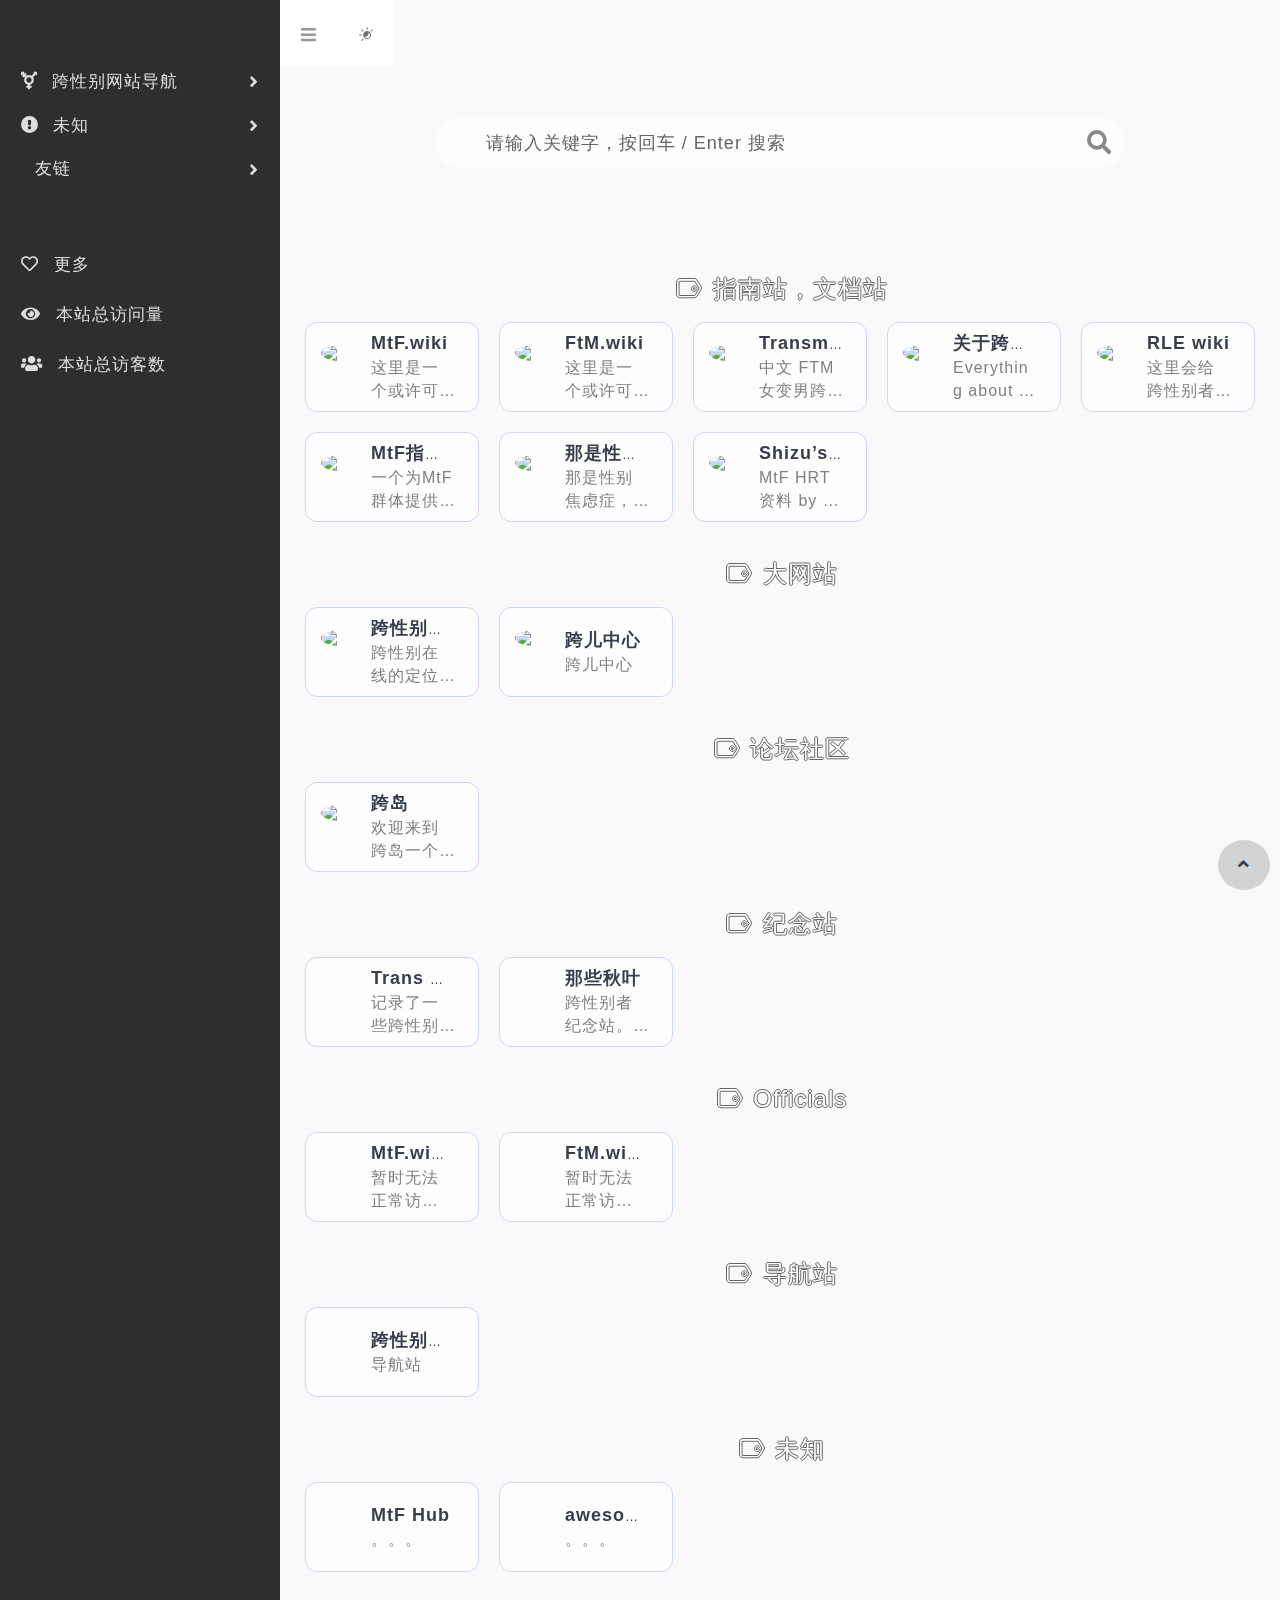
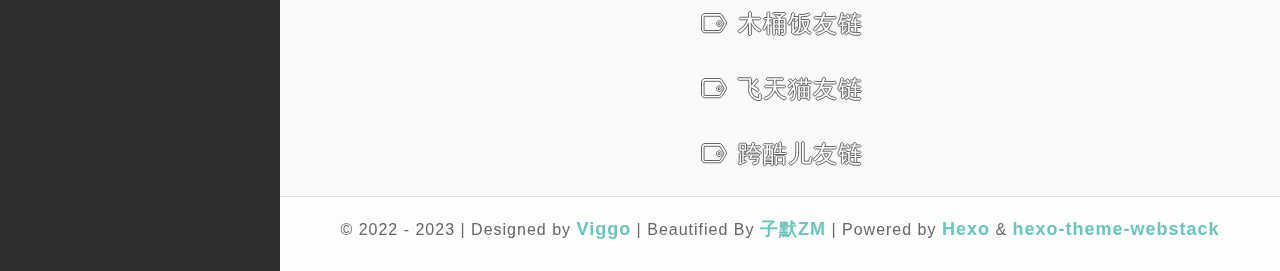
==== index.html @ 6aba7e38 "Site updated: 2023-02-03 14:52:09" ====
<!DOCTYPE html>
<html lang="en">

<head>
  <head>
  <meta charset="utf-8">
  <meta http-equiv="X-UA-Compatible" content="IE=edge">
  <meta name="viewport" content="width=device-width, initial-scale=1.0" />
  <meta name="author" content="viggo" />
  <title>跨性别导航 - TransNav.org</title>
  <meta name="keywords" content="跨性别网站,常用跨性别网址,跨性别网址导航,跨性别网址大全,子默ZM,木桶饭，飞天猫，mtf，ftm">
  <meta name="description" content="网站包含跨性别网站，同时提供多站点导航功能与跨性别文献地址">
  <link rel="shortcut icon" href="https://s2.loli.net/2023/02/01/OHUsB1Vf37JugKr.jpg">
  
<link rel="stylesheet" href="/css/hclonely.css">
<link rel="stylesheet" href="/css/fonts/linecons/css/linecons.min.css">
<link rel="stylesheet" href="/css/fonts/fontawesome/css/all.min.css">
<link rel="stylesheet" href="/css/bootstrap.min.css">
<link rel="stylesheet" href="/css/xenon-core.min.css">
<link rel="stylesheet" href="/css/xenon-components.min.css">
<link rel="stylesheet" href="/css/xenon-skins.min.css">
<link rel="stylesheet" href="/css/nav.min.css">

  
<script src="/js/jquery-1.11.1.min.js"></script>

  
<script src="/js/header.js"></script>

  <!-- HTML5 shim and Respond.js IE8 support of HTML5 elements and media queries -->
  <!--[if lt IE 9]>
        
<script src="/js/html5shiv.min.js"></script>

        
<script src="/js/respond.min.js"></script>

    <![endif]-->
  <!-- / FB Open Graph -->
  <meta property="og:type" content="article">
  <meta property="og:url" content="https://www.transnav.org/index.html">
  <meta property="og:title" content="跨性别导航 - TransNav.org">
  <meta property="og:description" content="网站包含跨性别网站，同时提供多站点导航功能与跨性别文献地址">
  <meta property="og:site_name" content="跨性别导航 - TransNav.org">
  
  <!-- / Twitter Cards -->
  <meta name="twitter:card" content="summary_large_image">
  <meta name="twitter:title" content="跨性别导航 - TransNav.org">
  <meta name="twitter:description" content="网站包含跨性别网站，同时提供多站点导航功能与跨性别文献地址">
  
  
  <link rel="stylesheet" type="text/css" href="/css/custom.css"> <link rel="stylesheet" type="text/css" href="//at.alicdn.com/t/font_2204525_jxth1d6fs6o.css"> <link rel="stylesheet" href="//s1.hdslb.com/bfs/static/jinkela/long/font/regular.css" media="all" onload="this.media='all'" />
  
<meta name="generator" content="Hexo 6.3.0"></head>

</head>




<body class="page-body">
<div class="page-container">
<div class="sidebar-menu toggle-others fixed">
  <div class="sidebar-menu-inner">
    <header class="logo-env">
      <div class="logo">
        <a href="/index.html" class="logo-expanded">
          <img src="https://s2.loli.net/2023/02/03/M3pf9rHUN8lm4Zn.jpg" width="100%" alt="" />
        </a>
        <a href="/index.html" class="logo-collapsed">
          <img src="https://s2.loli.net/2023/02/03/uonWFHyIvjzdg1Z.png" width="40" alt="" />
        </a>
      </div>
      <div class="mobile-menu-toggle visible-xs">
        <a href="#" data-toggle="user-info-menu">
          <i class="linecons-cog"></i>
        </a>
        <a href="#" data-toggle="mobile-menu">
          <i class="fas fa-bars"></i>
        </a>
      </div>
    </header>
    <ul id="main-menu" class="main-menu">
      
      <li>
        
        <a class="fas fa-angle-down" style="cursor: pointer;">
          
            <i class="fa fa-transgender-alt"></i>
            <span class="title">跨性别网站导航</span>
          </a>
          
          <ul>
            
            <li>
              <a href="#指南站，文档站" class="smooth">
                <i class="iconfont icon-book"></i>
                <span class="title">指南站，文档站</span>
              </a>
            </li>
            
            <li>
              <a href="#大网站" class="smooth">
                <i class="fa fa-window-maximize"></i>
                <span class="title">大网站</span>
              </a>
            </li>
            
            <li>
              <a href="#论坛社区" class="smooth">
                <i class="iconfont icon-social"></i>
                <span class="title">论坛社区</span>
              </a>
            </li>
            
            <li>
              <a href="#纪念站" class="smooth">
                <i class="fa fa-burn"></i>
                <span class="title">纪念站</span>
              </a>
            </li>
            
            <li>
              <a href="#Officials" class="smooth">
                <i class="fa fa-users"></i>
                <span class="title">Officials</span>
              </a>
            </li>
            
            <li>
              <a href="#导航站" class="smooth">
                <i class="fa fa-location-arrow"></i>
                <span class="title">导航站</span>
              </a>
            </li>
            
          </ul>
          
      </li>
      
      <li>
        
        <a class="fas fa-angle-down" style="cursor: pointer;">
          
            <i class="fa fa-exclamation-circle"></i>
            <span class="title">未知</span>
          </a>
          
          <ul>
            
            <li>
              <a href="#未知" class="smooth">
                <i class="fa fa-exclamation-circle"></i>
                <span class="title">未知</span>
              </a>
            </li>
            
          </ul>
          
      </li>
      
      <li>
        
        <a class="fas fa-angle-down" style="cursor: pointer;">
          
            <i class="iconfont icon-blogroll"></i>
            <span class="title">友链</span>
          </a>
          
          <ul>
            
            <li>
              <a href="#木桶饭友链" class="smooth">
                <i class="fa fa-transgender-alt"></i>
                <span class="title">木桶饭友链</span>
              </a>
            </li>
            
            <li>
              <a href="#飞天猫友链" class="smooth">
                <i class="fa fa-transgender-alt"></i>
                <span class="title">飞天猫友链</span>
              </a>
            </li>
            
            <li>
              <a href="#跨酷儿友链" class="smooth">
                <i class="fa fa-transgender-alt"></i>
                <span class="title">跨酷儿友链</span>
              </a>
            </li>
            
          </ul>
          
      </li>
      
      
      <li class="submit-tag">
        <a href="/about_website/">
          <i class="far fa-heart"></i>
          <span class="tooltip-blue">更多</span>
        </a>
      </li>
      
      
      <li>
        <a href="javascript:void(0)">
          <i class="fas fa-eye"></i>
          <span id="busuanzi_container_site_pv">本站总访问量<span id="busuanzi_value_site_pv"></span></span>
        </a>
      </li>
      <li>
        <a href="javascript:void(0)">
          <i class="fas fa-users"></i>
          <span id="busuanzi_container_site_uv">本站总访客数<span id="busuanzi_value_site_uv"></span></span>
        </a>
      </li>
      
    </ul>
  </div>
</div>


<div class="main-content">
  <nav class="navbar user-info-navbar" role="navigation">
    <ul class="user-info-menu left-links list-inline list-unstyled">
      <li class="hidden-sm hidden-xs hover-line">
        <a href="#" data-toggle="sidebar">
          <i class="fas fa-bars"></i>
        </a>
      </li>
      <!-- <li class="dropdown hover-line language-switcher">
        <a href="/index.html" class="dropdown-toggle" data-toggle="dropdown">
          <img src="/images/flags/flag-cn.png" alt="flag-cn" /> China
        </a>
        <ul class="dropdown-menu languages">
          <li class="active">
            <a href="/index.html">
              <img src="/images/flags/flag-cn.png" alt="flag-cn" alt="flag-cn" /> China
            </a>
          </li>
        </ul>
      </li> -->
      <li class="switch-mode hover-line" onclick="switchNightMode()">
        <a href="#">
          <svg t="1593061068148" class="icon" viewBox="0 0 1024 1024" version="1.1" xmlns="http://www.w3.org/2000/svg" p-id="1681" width="16" height="16">
            <path d="M582.4 326.4c-140.8 0-256 115.2-256 256s115.2 256 256 256 256-115.2 256-256-115.2-256-256-256z m0 448c-70.4 0-131.2-36.8-164.8-92.8 12.8 3.2 27.2 4.8 40 4.8 121.6 0 219.2-99.2 219.2-219.2 0-17.6-1.6-35.2-6.4-52.8 60.8 32 102.4 96 102.4 169.6 1.6 104-84.8 190.4-190.4 190.4zM582.4 262.4c17.6 0 32-14.4 32-32v-128c0-17.6-14.4-32-32-32s-32 14.4-32 32v128c0 17.6 14.4 32 32 32zM262.4 582.4c0-17.6-14.4-32-32-32h-128c-17.6 0-32 14.4-32 32s14.4 32 32 32h128c17.6 0 32-14.4 32-32zM310.4 356.8c6.4 6.4 14.4 9.6 22.4 9.6 8 0 16-3.2 22.4-9.6 12.8-12.8 12.8-32 0-44.8l-91.2-91.2c-12.8-12.8-32-12.8-44.8 0-12.8 12.8-12.8 32 0 44.8l91.2 91.2zM944 220.8c-12.8-12.8-32-12.8-44.8 0l-91.2 91.2c-12.8 12.8-12.8 32 0 44.8 6.4 6.4 14.4 9.6 22.4 9.6 8 0 16-3.2 22.4-9.6l91.2-91.2c12.8-12.8 12.8-33.6 0-44.8zM310.4 808l-91.2 91.2c-12.8 12.8-12.8 32 0 44.8 6.4 6.4 14.4 9.6 22.4 9.6 8 0 16-3.2 22.4-9.6l91.2-91.2c12.8-12.8 12.8-32 0-44.8-11.2-11.2-32-11.2-44.8 0z" p-id="1682" fill="#707070"></path>
          </svg>
        </a>
      </li>
    </ul>
    
    </nav>
    
    <section class="sousuo">
      <div class="search">
        <div class="search-box">
          <span class="search-icon" style="background: url(https://npm.elemecdn.com/hassan-assets/navi/search_icon.png) 0px 0px; opacity: 1;"></span>
          <input type="text" id="txt" class="search-input" autocomplete="off" placeholder="请输入关键字，按回车 / Enter 搜索">
          <button class="search-btn" id="search-btn"><i class="fa fa-search"></i></button>
        </div>
        <!-- 搜索热词 -->
        <div class="box search-hot-text" id="box" style="display: none;">
          <ul></ul>
        </div>
        <!-- 搜索引擎 -->
        <div class="search-engine" style="display: none;">
          <div class="search-engine-head">
            <strong class="search-engine-tit">选择您的默认搜索引擎：</strong>
            <div class="search-engine-tool">搜索热词： <span id="hot-btn"></span></div>
          </div>
          <ul class="search-engine-list search-engine-list_zmki_ul">
          </ul>
        </div>
    </section>
    <script>search()</script>
  
  
  
    
    
    
    
    
    
    <h4 class="text-gray"><i class="linecons-tag" style="margin-right: 7px;" id="指南站，文档站"></i>指南站，文档站</h4>
<div class="row">
  
  <div class="col-sm-3">
    <div class="xe-widget xe-conversations box2 label-info" onclick="window.open('https://mtf.wiki', '_blank')" data-toggle="tooltip" data-placement="bottom" title="" data-original-title="https://mtf.wiki">
      <div class="xe-comment-entry">
        <a class="xe-user-img">
          <img data-src="https://s2.loli.net/2023/02/01/OrTJxc9IL68zuDb.png" class="lozad img-circle" width="40">
        </a>
        <div class="xe-comment">
          <a href="#" class="xe-user-name overflowClip_1">
            <strong>MtF.wiki</strong>
          </a>
          <p class="overflowClip_2">这里是一个或许可以给部分跨性别女性(MtF)与非常规性别群体提供帮助的地方。</p>
        </div>
      </div>
    </div>
  </div>
  
  <div class="col-sm-3">
    <div class="xe-widget xe-conversations box2 label-info" onclick="window.open('https://ftm.wiki', '_blank')" data-toggle="tooltip" data-placement="bottom" title="" data-original-title="https://ftm.wiki">
      <div class="xe-comment-entry">
        <a class="xe-user-img">
          <img data-src="https://s2.loli.net/2023/02/01/gUT5Yh9q2bGRwDj.png" class="lozad img-circle" width="40">
        </a>
        <div class="xe-comment">
          <a href="#" class="xe-user-name overflowClip_1">
            <strong>FtM.wiki</strong>
          </a>
          <p class="overflowClip_2">这里是一个或许可以给部分 跨性别男性 (FtM) 群体提供帮助的地方。</p>
        </div>
      </div>
    </div>
  </div>
  
  <div class="col-sm-3">
    <div class="xe-widget xe-conversations box2 label-info" onclick="window.open('https://www.transmanhelper.com', '_blank')" data-toggle="tooltip" data-placement="bottom" title="" data-original-title="https://www.transmanhelper.com">
      <div class="xe-comment-entry">
        <a class="xe-user-img">
          <img data-src="https://s2.loli.net/2023/02/01/7of8zT4jIiCexZ9.png" class="lozad img-circle" width="40">
        </a>
        <div class="xe-comment">
          <a href="#" class="xe-user-name overflowClip_1">
            <strong>Transman Helper</strong>
          </a>
          <p class="overflowClip_2">中文 FTM 女变男跨性别资讯站</p>
        </div>
      </div>
    </div>
  </div>
  
  <div class="col-sm-3">
    <div class="xe-widget xe-conversations box2 label-info" onclick="window.open('https://mtf.lgbt', '_blank')" data-toggle="tooltip" data-placement="bottom" title="" data-original-title="https://mtf.lgbt">
      <div class="xe-comment-entry">
        <a class="xe-user-img">
          <img data-src="https://s2.loli.net/2023/02/01/tDd2WSeLwR593Nu.jpg" class="lozad img-circle" width="40">
        </a>
        <div class="xe-comment">
          <a href="#" class="xe-user-name overflowClip_1">
            <strong>关于跨性别的一切</strong>
          </a>
          <p class="overflowClip_2">Everything about Transgender</p>
        </div>
      </div>
    </div>
  </div>
  
  <div class="col-sm-3">
    <div class="xe-widget xe-conversations box2 label-info" onclick="window.open('https://rle.wiki', '_blank')" data-toggle="tooltip" data-placement="bottom" title="" data-original-title="https://rle.wiki">
      <div class="xe-comment-entry">
        <a class="xe-user-img">
          <img data-src="https://s2.loli.net/2023/02/01/QNrSv1pcXM6Djsz.jpg" class="lozad img-circle" width="40">
        </a>
        <div class="xe-comment">
          <a href="#" class="xe-user-name overflowClip_1">
            <strong>RLE wiki</strong>
          </a>
          <p class="overflowClip_2">这里会给跨性别者们提供一份RLE的一份指南。部分内容由MtF.wiki迁移而来，更多帮助正在路上，敬请期待。</p>
        </div>
      </div>
    </div>
  </div>
  
  <div class="col-sm-3">
    <div class="xe-widget xe-conversations box2 label-info" onclick="window.open('https://mtf.party', '_blank')" data-toggle="tooltip" data-placement="bottom" title="" data-original-title="https://mtf.party">
      <div class="xe-comment-entry">
        <a class="xe-user-img">
          <img data-src="https://s2.loli.net/2023/02/01/tDd2WSeLwR593Nu.jpg" class="lozad img-circle" width="40">
        </a>
        <div class="xe-comment">
          <a href="#" class="xe-user-name overflowClip_1">
            <strong>MtF指南针</strong>
          </a>
          <p class="overflowClip_2">一个为MtF群体提供各种帮助指南的站点</p>
        </div>
      </div>
    </div>
  </div>
  
  <div class="col-sm-3">
    <div class="xe-widget xe-conversations box2 label-info" onclick="window.open('https://genderdysphoria.fyi', '_blank')" data-toggle="tooltip" data-placement="bottom" title="" data-original-title="https://genderdysphoria.fyi">
      <div class="xe-comment-entry">
        <a class="xe-user-img">
          <img data-src="https://s2.loli.net/2023/02/01/nG2AgPyiwZ8ORls.jpg" class="lozad img-circle" width="40">
        </a>
        <div class="xe-comment">
          <a href="#" class="xe-user-name overflowClip_1">
            <strong>那是性别焦虑症，仅供参考</strong>
          </a>
          <p class="overflowClip_2">那是性别焦虑症，仅供参考</p>
        </div>
      </div>
    </div>
  </div>
  
  <div class="col-sm-3">
    <div class="xe-widget xe-conversations box2 label-info" onclick="window.open('https://docs.hrt.guide', '_blank')" data-toggle="tooltip" data-placement="bottom" title="" data-original-title="https://docs.hrt.guide">
      <div class="xe-comment-entry">
        <a class="xe-user-img">
          <img data-src="https://s2.loli.net/2023/02/01/RvbIoT87jC4Omxr.jpg" class="lozad img-circle" width="40">
        </a>
        <div class="xe-comment">
          <a href="#" class="xe-user-name overflowClip_1">
            <strong>Shizu’s HRT Guide</strong>
          </a>
          <p class="overflowClip_2">MtF HRT 资料 by shizu。这是一份关于跨性别激素治疗(HRT)的医学资料</p>
        </div>
      </div>
    </div>
  </div>
  
</div>
<br />
    
    
    
    
    <h4 class="text-gray"><i class="linecons-tag" style="margin-right: 7px;" id="大网站"></i>大网站</h4>
<div class="row">
  
  <div class="col-sm-3">
    <div class="xe-widget xe-conversations box2 label-info" onclick="window.open('https://www.transonline.org.cn', '_blank')" data-toggle="tooltip" data-placement="bottom" title="" data-original-title="https://www.transonline.org.cn">
      <div class="xe-comment-entry">
        <a class="xe-user-img">
          <img data-src="https://s2.loli.net/2023/02/01/7XokUPZdzGFb89Q.jpg" class="lozad img-circle" width="40">
        </a>
        <div class="xe-comment">
          <a href="#" class="xe-user-name overflowClip_1">
            <strong>跨性别在线</strong>
          </a>
          <p class="overflowClip_2">跨性别在线的定位是一个科学、开放、包容的信息平台。</p>
        </div>
      </div>
    </div>
  </div>
  
  <div class="col-sm-3">
    <div class="xe-widget xe-conversations box2 label-info" onclick="window.open('https://kuaer.org', '_blank')" data-toggle="tooltip" data-placement="bottom" title="" data-original-title="https://kuaer.org">
      <div class="xe-comment-entry">
        <a class="xe-user-img">
          <img data-src="https://s2.loli.net/2023/02/01/jH6kChO4qgp2QT7.png" class="lozad img-circle" width="40">
        </a>
        <div class="xe-comment">
          <a href="#" class="xe-user-name overflowClip_1">
            <strong>跨儿中心</strong>
          </a>
          <p class="overflowClip_2">跨儿中心</p>
        </div>
      </div>
    </div>
  </div>
  
</div>
<br />
    
    
    
    
    <h4 class="text-gray"><i class="linecons-tag" style="margin-right: 7px;" id="论坛社区"></i>论坛社区</h4>
<div class="row">
  
  <div class="col-sm-3">
    <div class="xe-widget xe-conversations box2 label-info" onclick="window.open('https://transland.lgbt', '_blank')" data-toggle="tooltip" data-placement="bottom" title="" data-original-title="https://transland.lgbt">
      <div class="xe-comment-entry">
        <a class="xe-user-img">
          <img data-src="https://s2.loli.net/2023/02/01/26Wb4LchXCnEpDl.png" class="lozad img-circle" width="40">
        </a>
        <div class="xe-comment">
          <a href="#" class="xe-user-name overflowClip_1">
            <strong>跨岛</strong>
          </a>
          <p class="overflowClip_2">欢迎来到跨岛一个新的跨性别社区！</p>
        </div>
      </div>
    </div>
  </div>
  
</div>
<br />
    
    
    
    
    <h4 class="text-gray"><i class="linecons-tag" style="margin-right: 7px;" id="纪念站"></i>纪念站</h4>
<div class="row">
  
  <div class="col-sm-3">
    <div class="xe-widget xe-conversations box2 label-info" onclick="window.open('https://trans-memories.top', '_blank')" data-toggle="tooltip" data-placement="bottom" title="" data-original-title="https://trans-memories.top">
      <div class="xe-comment-entry">
        <a class="xe-user-img">
          <img data-src="https://s2.loli.net/2023/02/01/tDd2WSeLwR593Nu.jpg" class="lozad img-circle" width="40">
        </a>
        <div class="xe-comment">
          <a href="#" class="xe-user-name overflowClip_1">
            <strong>Trans Memories</strong>
          </a>
          <p class="overflowClip_2">记录了一些跨性别相关时间，但现在网站不见惹</p>
        </div>
      </div>
    </div>
  </div>
  
  <div class="col-sm-3">
    <div class="xe-widget xe-conversations box2 label-info" onclick="window.open('https://one-among.us', '_blank')" data-toggle="tooltip" data-placement="bottom" title="" data-original-title="https://one-among.us">
      <div class="xe-comment-entry">
        <a class="xe-user-img">
          <img data-src="https://s2.loli.net/2023/02/01/1cNtYWhK6j3EfwO.png" class="lozad img-circle" width="40">
        </a>
        <div class="xe-comment">
          <a href="#" class="xe-user-name overflowClip_1">
            <strong>那些秋叶</strong>
          </a>
          <p class="overflowClip_2">跨性别者纪念站。纪念死去的跨性别。在浏览逝者页面的时候产生不适，请立即退出并寻求医生和社群的帮助，必要时寻找当地自杀干预机构。并且，请在确保自身心理状况稳定的情况下，尽量帮助别人。</p>
        </div>
      </div>
    </div>
  </div>
  
</div>
<br />
    
    
    
    
    <h4 class="text-gray"><i class="linecons-tag" style="margin-right: 7px;" id="Officials"></i>Officials</h4>
<div class="row">
  
  <div class="col-sm-3">
    <div class="xe-widget xe-conversations box2 label-info" onclick="window.open('https://space.bilibili.com/383883097', '_blank')" data-toggle="tooltip" data-placement="bottom" title="" data-original-title="https://space.bilibili.com/383883097">
      <div class="xe-comment-entry">
        <a class="xe-user-img">
          <img data-src="https://s2.loli.net/2023/02/01/tDd2WSeLwR593Nu.jpg" class="lozad img-circle" width="40">
        </a>
        <div class="xe-comment">
          <a href="#" class="xe-user-name overflowClip_1">
            <strong>MtF.wiki Official</strong>
          </a>
          <p class="overflowClip_2">暂时无法正常访问，待定</p>
        </div>
      </div>
    </div>
  </div>
  
  <div class="col-sm-3">
    <div class="xe-widget xe-conversations box2 label-info" onclick="window.open('https://weibo.com/hassan89', '_blank')" data-toggle="tooltip" data-placement="bottom" title="" data-original-title="https://weibo.com/hassan89">
      <div class="xe-comment-entry">
        <a class="xe-user-img">
          <img data-src="https://s2.loli.net/2023/02/01/tDd2WSeLwR593Nu.jpg" class="lozad img-circle" width="40">
        </a>
        <div class="xe-comment">
          <a href="#" class="xe-user-name overflowClip_1">
            <strong>FtM.wiki Official</strong>
          </a>
          <p class="overflowClip_2">暂时无法正常访问，待定</p>
        </div>
      </div>
    </div>
  </div>
  
</div>
<br />
    
    
    
    
    <h4 class="text-gray"><i class="linecons-tag" style="margin-right: 7px;" id="导航站"></i>导航站</h4>
<div class="row">
  
  <div class="col-sm-3">
    <div class="xe-widget xe-conversations box2 label-info" onclick="window.open('http://2345.lgbt', '_blank')" data-toggle="tooltip" data-placement="bottom" title="" data-original-title="http://2345.lgbt">
      <div class="xe-comment-entry">
        <a class="xe-user-img">
          <img data-src="https://s2.loli.net/2023/02/01/MgO8iZJAB3eo7lu.png" class="lozad img-circle" width="40">
        </a>
        <div class="xe-comment">
          <a href="#" class="xe-user-name overflowClip_1">
            <strong>跨性别导航</strong>
          </a>
          <p class="overflowClip_2">导航站</p>
        </div>
      </div>
    </div>
  </div>
  
</div>
<br />
    
    
    
    
    
    
    
    
    <h4 class="text-gray"><i class="linecons-tag" style="margin-right: 7px;" id="未知"></i>未知</h4>
<div class="row">
  
  <div class="col-sm-3">
    <div class="xe-widget xe-conversations box2 label-info" onclick="window.open('https://hub.mtf.party', '_blank')" data-toggle="tooltip" data-placement="bottom" title="" data-original-title="https://hub.mtf.party">
      <div class="xe-comment-entry">
        <a class="xe-user-img">
          <img data-src="https://s2.loli.net/2023/02/01/tDd2WSeLwR593Nu.jpg" class="lozad img-circle" width="40">
        </a>
        <div class="xe-comment">
          <a href="#" class="xe-user-name overflowClip_1">
            <strong>MtF Hub</strong>
          </a>
          <p class="overflowClip_2">。。。</p>
        </div>
      </div>
    </div>
  </div>
  
  <div class="col-sm-3">
    <div class="xe-widget xe-conversations box2 label-info" onclick="window.open('https://awesometrans.github.io', '_blank')" data-toggle="tooltip" data-placement="bottom" title="" data-original-title="https://awesometrans.github.io">
      <div class="xe-comment-entry">
        <a class="xe-user-img">
          <img data-src="https://s2.loli.net/2023/02/01/tDd2WSeLwR593Nu.jpg" class="lozad img-circle" width="40">
        </a>
        <div class="xe-comment">
          <a href="#" class="xe-user-name overflowClip_1">
            <strong>awesome trans</strong>
          </a>
          <p class="overflowClip_2">。。。</p>
        </div>
      </div>
    </div>
  </div>
  
</div>
<br />
    
    
    
    
    
    
    
    
    <h4 class="text-gray"><i class="linecons-tag" style="margin-right: 7px;" id="木桶饭友链"></i>木桶饭友链</h4>
<div class="row">
  
</div>
<br />
    
    
    
    
    <h4 class="text-gray"><i class="linecons-tag" style="margin-right: 7px;" id="飞天猫友链"></i>飞天猫友链</h4>
<div class="row">
  
</div>
<br />
    
    
    
    
    <h4 class="text-gray"><i class="linecons-tag" style="margin-right: 7px;" id="跨酷儿友链"></i>跨酷儿友链</h4>
<div class="row">
  
</div>
<br />
    
    
    
    
    
<script src="/js/footer.js"></script>


  <footer class="main-footer sticky footer-type-1">
  <div class="footer-inner">
    <!-- Add your copyright text here -->
    <p>
      
      &copy; 2022 - 2023
      | Designed by <a href="http://viggoz.com" target="_blank"><strong>Viggo</strong></a> | Beautified By <a href="hassanwong.top"><strong>子默ZM</strong></a> | Powered by <a href="https://hexo.io/" target="_blank"><strong>Hexo</strong></a> & <a href="https://github.com/HCLonely/hexo-theme-webstack/" target="_blank"><strong>hexo-theme-webstack</strong></a>
    </p>
    
    <div class="go-up">
      <a href="#" rel="go-top">
        <i class="fas fa-angle-up"></i>
      </a>
    </div>
  </div>
</footer>
</div>
</div>

<script src="/js/bootstrap.min.js"></script>
<script src="/js/TweenMax.min.js"></script>
<script src="/js/resizeable.min.js"></script>
<script src="/js/joinable.js"></script>
<script src="/js/xenon-api.min.js"></script>
<script src="/js/xenon-toggles.min.js"></script>
<script src="/js/xenon-custom.min.js"></script>


<script async src="https://busuanzi.ibruce.info/busuanzi/2.3/busuanzi.pure.mini.js"></script>



<script src="/js/lozad.min.js"></script>



  
  <div class="bg"></div> <script src="/js/custom.js"></script> <script src="/js/lozad.min.js"></script>
  
</body>

</html>
---- css/hclonely.css ----
.sousuo {
  padding: 25px 0 35px 0;
  max-width: 717px;
  margin: 0 auto;
}
.search {
  position: relative;
  width: 100%;
  margin: 0 auto;
}
.search-box {
  position: relative;
}
.search-icon {
  position: absolute;
  left: 3px;
  top: 5px;
  width: 40px;
  height: 40px;
  overflow: hidden;
  border-radius: 25px;
  cursor: pointer;
  opacity: 0;
}
.search-input {
  width: 100%;
  height: 50px;
  line-height: 50px;
  font-size: 16px;
  color: #999;
  border: none;
  outline: none;
  padding-left: 45px;
  border: 1px solid #e6e6e6;
  border-radius: 10px;
}
.search-input:focus {
  outline: none;
  border: 1px solid #2188ff;
  -webkit-box-shadow: 0 0 5px 0px rgba(71, 158, 245, 0.5);
  box-shadow: 0 0 5px 0px rgba(71, 158, 245, 0.5);
}
input::-webkit-input-placeholder {
  font-size: 12px;
  letter-spacing: 1px;
  color: #ccc;
}
.search-btn {
  position: absolute;
  right: 0;
  top: 0;
  width: 50px;
  line-height: 48px;
  background: transparent;
  border: none;
  font-size: 25px;
  color: #ddd;
  font-weight: bold;
  outline: none;
  padding: 0 10px;
}
.search-btn:hover {
  color: #6b7184;
}
.search-btn i {
  margin: 0;
}
.search-hot-text {
  position: absolute;
  z-index: 100;
  width: 100%;
  border-radius: 0 0 10px 10px;
  background: #fff;
  box-shadow: 0px 4px 5px 0px #cccccc94;
  overflow: hidden;
}
.search-hot-text ul {
  margin: 0;
  padding: 5px 0;
}
.search-hot-text ul li {
  border-top: 1px solid #f2f2f2;
  line-height: 30px;
  font-size: 14px;
  padding: 0px 25px;
  color: #777;
  cursor: pointer;
}
.search-hot-text ul li.current {
  background: #f1f1f1;
  color: #2196f3;
}
.search-hot-text ul li:hover {
  background: #f1f1f1;
  color: #2196f3;
  cursor: pointer;
}
.search-hot-text ul li span {
  display: inline-block;
  width: 20px;
  height: 20px;
  font-size: 12px;
  line-height: 20px;
  text-align: center;
  background: #e5e5e5;
  margin-right: 10px;
  border-radius: 10px;
  color: #999;
}
/* 搜索引擎 */
.search-engine {
  position: absolute;
  top: 60px;
  left: 0;
  width: 100%;
  background: #fff;
  padding: 15px 0 0 15px;
  border-radius: 5px;
  box-shadow: 0px 5px 20px 0px #d8d7d7;
  transition: all 0.3s;
  -moz-transition: all 0.3s;
  -webkit-transition: all 0.3s;
  -o-transition: all 0.3s;
  display: none;
  z-index: 999;
}
.search-engine-head {
  overflow: hidden;
  margin-bottom: 10px;
  padding-right: 15px;
}
.search-engine-tit {
  float: left;
  margin: 0;
  font-size: 14px;
  color: #999;
}
.search-engine-tool {
  float: right;
  font-size: 12px;
  color: #999;
}
.search-engine-tool > span {
  float: right;
  display: inline-block;
  width: 25px;
  height: 15px;
  background: url("https://npm.elemecdn.com/hassan-assets/navi//off_on.png")
    no-repeat 0px 0px;
  cursor: pointer;
}
.search-engine-tool > span.off {
  background-position: -30px 0px;
}

.search-engine ul::before {
  content: "";
  width: 0px;
  height: 0px;
  position: absolute;
  top: -15px;
  border-top: 8px solid transparent;
  border-right: 8px solid transparent;
  border-bottom: 8px solid #fff;
  border-left: 8px solid transparent;
}
.search-engine-list::after {
  content: "";
  width: 90px;
  height: 20px;
  position: absolute;
  top: -20px;
  left: 1px;
}
.search-engine-list li {
  float: left;
  width: 30%;
  line-height: 30px;
  font-size: 14px;
  padding: 5px 10px 5px 10px;
  margin: 0 10px 10px 0;
  background: #f9f9f9;
  color: #999;
  cursor: pointer;
  padding: 0;
}
.search-engine-list li span {
  width: 25px;
  height: 25px;
  border-radius: 15px;
  float: left;
  margin-right: 5px;
  margin-top: 2.5px;
}
body.night .board {
  background: #2c2e2f;
  box-shadow: 0px 0px 6px #00000061;
}

body.night .board a {
  color: #d6d6d6;
}

body.night .tpwidget_title_hook,
body.night .tpwidget_text_hook {
  color: #fdfdfd;
}

body.night .sidebar-menu {
  border-right: #7f8080 1px solid;
}

body.night .user-info-navbar {
  background-color: #232323 !important;
}
body.night .dropdown-menu {
  background-color: #232323 !important;
  border: 1px solid #888686 !important;
}

body.night .user-info-navbar .user-info-menu > li > a {
  border-bottom: 1px solid #232323 !important;
  border-right: 1px solid #232323 !important;
  border-left: 1px solid #232323 !important;
}

body.night .user-info-navbar .user-info-menu > li > a,
.user-info-navbar .user-info-menu > li > a {
  height: 76px !important;
}

body.night .user-info-navbar .user-info-menu > li > a:hover {
  border-right: 1px solid #888686 !important;
  border-left: 1px solid #888686 !important;
}

body.night .user-info-navbar .user-info-menu > li {
  border: 1px solid #232323 !important;
}

body.night
  .user-info-navbar
  .user-info-menu
  > li
  .dropdown-menu.languages
  li.active
  a {
  background-color: #232323 !important;
  color: #979898 !important;
}

body.night,
body.night #body {
  background-color: #2c2e2f !important;
  color: #a9a9a9 !important;
}

body.night .text-gray {
  color: #f8f8f8;
}

body.night .xe-widget.xe-conversations {
  background: #2c2e2f;
}

body.night .box2 {
  border: 1px solid #3f4142;
}

body.night .xe-comment a {
  color: #d8d8d8;
}

body.night .xe-comment p {
  color: #979898 !important;
}

body.night .box2:hover {
  box-shadow: 0 26px 40px -24px rgb(255, 255, 255);
  -webkit-box-shadow: 0 26px 40px -24px rgba(130, 130, 130, 0.13);
  -moz-box-shadow: 0 26px 40px -24px rgba(0, 36, 100, 0.3);
  -webkit-transition: all 0.3s cubic-bezier(0.25, 0.1, 0.14, 1.43);
  -moz-transition: all 0.3s ease;
  -o-transition: all 0.3s ease;
  transition: all 0.3s ease-out;
  background-color: #232323 !important;
}

body.night .tpwthwidt .front_37Zqj25,
body.night .tpwthwidt .widget_ctONpAN {
  background: #535656;
  color: red !important;
}

body.night .tpwthwidt .weakText_3SLbaEo {
  color: rgb(253, 253, 253);
}

body.night .tpwthwidt .baseText_31obwQ4 {
  color: #cccccc;
}

body.night footer.main-footer {
  border-top: 1px solid #414344b5;
  background-color: #2c2e2f;
}

body.night .footer-text a {
  color: #a9a9a9;
}

body.night .footer-text a:hover,
body.night footer-text a:focus {
  color: #ffffff;
  text-decoration: none;
}

body.night .panel {
  background: #2c2e2f;
}

body.night blockquote {
  border-left: 5px solid #000;
}

body.night .respond a {
  color: #cecece;
}

body.night .respond .textarea {
  background-color: #2b2b2b;
  margin-top: 50px;
  border-radius: 15px;
  padding: 10px;
}

body.night .submit {
  color: #a5a5a5;
  background-color: #0000008f;
  border: 0px;
  border-radius: 5px;
  padding: 5px 10px;
  font-size: 15px;
  float: right;
  margin-top: 10px;
}

body.night #search button i {
  color: #b1b1b1;
}

body.night #search-text {
  background-color: #464646;
  color: #bdbdbd;
}

body.night .search-type input:checked + label,
.search-type input:hover + label {
  background-color: #969696;
}

body.night .s-type-list {
  display: none;
  position: absolute;
  top: 31px;
  padding: 9pt 0;
  width: 20pc;
  background: #535656;
  border-radius: 4px;
  box-shadow: 0 0 6px rgba(0, 0, 0, 0.16);
}

body.night .xe-comment-entry img {
  filter: brightness(95%);
}

body.night .search-input {
  border: 1px solid #424242;
  border-radius: 10px;
  background-color: #424242;
}

body.night .search-engine {
  background: #424242;
  box-shadow: 0px 5px 20px 0px #2c2e2f;
}

body.night .search-engine-list li {
  background: #424242;
}

.go-up {
  right: 10px !important;
  position: fixed !important;
  bottom: 20px !important;
  height: 20px;
}

body.night .go-up a {
  background-color: rgba(0, 0, 0, 0.7) !important;
  padding: 15px 20px !important;
  border-radius: 50% !important;
}

body.night .go-up a:hover {
  background-color: rgb(123 123 123) !important;
}

.footer-inner #busuanzi_container_site_pv,
.footer-inner #busuanzi_container_site_uv {
  font-weight: bold;
}

.footer-inner #busuanzi_value_site_pv,
.footer-inner #busuanzi_value_site_uv {
  color: #373e4a;
}

.main-menu #busuanzi_value_site_pv,
.main-menu #busuanzi_value_site_uv {
  float: right;
}
---- css/fonts/linecons/css/linecons.min.css ----
@font-face{font-family:linecons;src:url(../font/linecons.eot?24293614);src:url(../font/linecons.eot?24293614#iefix) format('embedded-opentype'),url(../font/linecons.woff?24293614) format('woff'),url(../font/linecons.ttf?24293614) format('truetype'),url(../font/linecons.svg?24293614#linecons) format('svg');font-weight:400;font-style:normal}[class*=" linecons-"]:before,[class^=linecons-]:before{font-family:linecons;font-style:normal;font-weight:400;speak:none;display:inline-block;text-decoration:inherit;width:1em;margin-right:.2em;text-align:center;font-variant:normal;text-transform:none;line-height:1em;margin-left:.2em}.linecons-music:before{content:'\e800'}.linecons-search:before{content:'\e801'}.linecons-mail:before{content:'\e802'}.linecons-heart:before{content:'\e803'}.linecons-star:before{content:'\e804'}.linecons-user:before{content:'\e805'}.linecons-videocam:before{content:'\e806'}.linecons-camera:before{content:'\e807'}.linecons-photo:before{content:'\e808'}.linecons-attach:before{content:'\e809'}.linecons-lock:before{content:'\e80a'}.linecons-eye:before{content:'\e80b'}.linecons-tag:before{content:'\e80c'}.linecons-thumbs-up:before{content:'\e80d'}.linecons-pencil:before{content:'\e80e'}.linecons-comment:before{content:'\e80f'}.linecons-location:before{content:'\e810'}.linecons-cup:before{content:'\e811'}.linecons-trash:before{content:'\e812'}.linecons-doc:before{content:'\e813'}.linecons-note:before{content:'\e814'}.linecons-cog:before{content:'\e815'}.linecons-params:before{content:'\e816'}.linecons-calendar:before{content:'\e817'}.linecons-sound:before{content:'\e818'}.linecons-clock:before{content:'\e819'}.linecons-lightbulb:before{content:'\e81a'}.linecons-tv:before{content:'\e81b'}.linecons-desktop:before{content:'\e81c'}.linecons-mobile:before{content:'\e81d'}.linecons-cd:before{content:'\e81e'}.linecons-inbox:before{content:'\e81f'}.linecons-globe:before{content:'\e820'}.linecons-cloud:before{content:'\e821'}.linecons-paper-plane:before{content:'\e822'}.linecons-fire:before{content:'\e823'}.linecons-graduation-cap:before{content:'\e824'}.linecons-megaphone:before{content:'\e825'}.linecons-database:before{content:'\e826'}.linecons-key:before{content:'\e827'}.linecons-beaker:before{content:'\e828'}.linecons-truck:before{content:'\e829'}.linecons-money:before{content:'\e82a'}.linecons-food:before{content:'\e82b'}.linecons-shop:before{content:'\e82c'}.linecons-diamond:before{content:'\e82d'}.linecons-t-shirt:before{content:'\e82e'}.linecons-wallet:before{content:'\e82f'}
---- css/xenon-core.min.css ----
.ps-container .ps-scrollbar-x-rail{position:absolute;bottom:3px;height:5px;zoom:1;-webkit-opacity:0;-moz-opacity:0;opacity:0;-webkit-transition:background-color .2s linear,opacity .2s linear;-moz-transition:background-color .2s linear,opacity .2s linear;-o-transition:background-color .2s linear,opacity .2s linear;transition:background-color .2s linear,opacity .2s linear}.ps-container.hover .ps-scrollbar-x-rail,.ps-container:hover .ps-scrollbar-x-rail{zoom:1;-webkit-opacity:.6;-moz-opacity:.6;opacity:.6}.ps-container .ps-scrollbar-x-rail.hover,.ps-container .ps-scrollbar-x-rail:hover{background-color:rgba(255,255,255,.5)}.ps-container .ps-scrollbar-x-rail.in-scrolling{background-color:rgba(255,255,255,.9)}.ps-container .ps-scrollbar-y-rail{position:absolute;right:2px;width:5px;zoom:1;-webkit-opacity:0;-moz-opacity:0;opacity:0;-webkit-transition:background-color .2s linear,opacity .2s linear;-moz-transition:background-color .2s linear,opacity .2s linear;-o-transition:background-color .2s linear,opacity .2s linear;transition:background-color .2s linear,opacity .2s linear}.ps-container.hover .ps-scrollbar-y-rail,.ps-container:hover .ps-scrollbar-y-rail{zoom:1;-webkit-opacity:.6;-moz-opacity:.6;opacity:.6}.ps-container .ps-scrollbar-y-rail.hover,.ps-container .ps-scrollbar-y-rail:hover{background-color:rgba(255,255,255,.5)}.ps-container .ps-scrollbar-y-rail.in-scrolling{background-color:#eee;zoom:1;-webkit-opacity:.9;-moz-opacity:.9;opacity:.9}.ps-container .ps-scrollbar-x{position:absolute;bottom:0;height:5px;background-color:#aaa;-o-transition:background-color .2s linear;-webkit-transition:background-color .2s linear;-moz-transition:background-color .2s linear;transition:background-color .2s linear}.ps-container.ie6 .ps-scrollbar-x{font-size:0}.ps-container .ps-scrollbar-x-rail.hover .ps-scrollbar-x,.ps-container .ps-scrollbar-x-rail:hover .ps-scrollbar-x{background-color:#999}.ps-container .ps-scrollbar-y{position:absolute;right:0;width:5px;background-color:#aaa;-webkit-transition:background-color .2s linear;-moz-transition:background-color .2s linear;-o-transition:background-color .2s linear;transition:background-color .2s linear}.ps-container.ie6 .ps-scrollbar-y{font-size:0}.ps-container .ps-scrollbar-y-rail.hover .ps-scrollbar-y,.ps-container .ps-scrollbar-y-rail:hover .ps-scrollbar-y{background-color:#fafafa}.ps-container.ie .ps-scrollbar-x,.ps-container.ie .ps-scrollbar-y{visibility:hidden}.ps-container.ie.hover .ps-scrollbar-x,.ps-container.ie.hover .ps-scrollbar-y,.ps-container.ie:hover .ps-scrollbar-x,.ps-container.ie:hover .ps-scrollbar-y{visibility:visible}.cbp_tmtimeline{margin:30px 0 0 0;padding:0;list-style:none;position:relative}.cbp_tmtimeline:before{content:'';position:absolute;top:0;bottom:0;width:10px;background:#afdcf8;left:20%;margin-left:-10px}.cbp_tmtimeline>li{position:relative}.cbp_tmtimeline>li .cbp_tmtime{display:block;width:25%;padding-right:100px;position:absolute}.cbp_tmtimeline>li .cbp_tmtime span{display:block;text-align:right}.cbp_tmtimeline>li .cbp_tmtime span:first-child{font-size:.9em;color:#bdd0db}.cbp_tmtimeline>li .cbp_tmtime span:last-child{font-size:2.9em;color:#3594cb}.cbp_tmtimeline>li:nth-child(odd) .cbp_tmtime span:last-child{color:#6cbfee}.cbp_tmtimeline>li .cbp_tmlabel{margin:0 0 15px 25%;background:#3594cb;color:#fff;padding:2em;font-size:1.2em;font-weight:300;line-height:1.4;position:relative;border-radius:5px}.cbp_tmtimeline>li:nth-child(odd) .cbp_tmlabel{background:#6cbfee}.cbp_tmtimeline>li .cbp_tmlabel h2{margin-top:0;padding:0 0 10px 0;border-bottom:1px solid rgba(255,255,255,.4)}.cbp_tmtimeline>li .cbp_tmlabel:after{right:100%;border:solid transparent;content:" ";height:0;width:0;position:absolute;pointer-events:none;border-right-color:#3594cb;border-width:10px;top:10px}.cbp_tmtimeline>li:nth-child(odd) .cbp_tmlabel:after{border-right-color:#6cbfee}.cbp_tmtimeline>li .cbp_tmicon{width:40px;height:40px;speak:none;font-style:normal;font-weight:400;font-variant:normal;text-transform:none;font-size:1.4em;line-height:40px;-webkit-font-smoothing:antialiased;position:absolute;color:#fff;background:#46a4da;border-radius:50%;box-shadow:0 0 0 8px #afdcf8;text-align:center;left:20%;top:0;margin:0 0 0 -25px}@media screen and (max-width:65.375em){.cbp_tmtimeline>li .cbp_tmtime span:last-child{font-size:1.5em}}@media screen and (max-width:47.2em){.cbp_tmtimeline:before{display:none}.cbp_tmtimeline>li .cbp_tmtime{width:100%;position:relative;padding:0 0 20px 0}.cbp_tmtimeline>li .cbp_tmtime span{text-align:left}.cbp_tmtimeline>li .cbp_tmlabel{margin:0 0 30px 0;padding:1em;font-weight:400;font-size:95%}.cbp_tmtimeline>li .cbp_tmlabel:after{right:auto;left:20px;border-right-color:transparent;border-bottom-color:#3594cb;top:-20px}.cbp_tmtimeline>li:nth-child(odd) .cbp_tmlabel:after{border-right-color:transparent;border-bottom-color:#6cbfee}.cbp_tmtimeline>li .cbp_tmicon{position:relative;float:right;left:auto;margin:-55px 5px 0 0}}.dropdown-menu>li.checkbox-row{padding:5px 20px}.dropdown-menu li.checkbox-row{display:block;clear:both;font-weight:400;line-height:18px;color:#333;white-space:nowrap}.dropdown-menu li.checkbox-row label{font-weight:400}.dropdown-menu li.checkbox-row input:hover,.dropdown-menu li.checkbox-row label:hover,.dropdown-menu li.checkbox-row:hover{cursor:pointer}.no-touch .dropdown-menu>.checkbox-row:active,.no-touch .dropdown-menu>.checkbox-row:hover{text-decoration:none;color:#262626;background-color:#f5f5f5}.btn-toolbar{margin-bottom:5px}.btn-toolbar .btn-default{background-color:#68b828;color:#fff;border:1px solid transparent}.btn-toolbar .btn-default.dropdown-toggle{-webkit-box-shadow:none;-moz-box-shadow:none;box-shadow:none;border-color:transparent}.btn-toolbar .btn-primary{background-color:#508e1f}.btn-toolbar .btn-group.open .dropdown-toggle{background-color:#508e1f;color:#fff}.btn-toolbar .dropdown-menu{margin-top:0}.btn-toolbar .dropdown-menu .checkbox-row{-webkit-user-select:none;-moz-user-select:none;-ms-user-select:none;user-select:none}.btn-toolbar .dropdown-menu .checkbox-row .cbr-replaced{margin:0;margin-right:5px}.btn-toolbar .dropdown-menu .checkbox-row label{color:#979898;font-size:12px;margin:0}.lt-ie8 .btn-toolbar{display:none}.table-responsive{border-radius:0;border:1px solid #eee;margin-bottom:18px}.table-responsive>.table{margin-bottom:0}.table-responsive>.table-bordered{border:0}.table-responsive>.table-bordered>tbody>tr>td:first-child,.table-responsive>.table-bordered>tbody>tr>th:first-child,.table-responsive>.table-bordered>tfoot>tr>td:first-child,.table-responsive>.table-bordered>tfoot>tr>th:first-child,.table-responsive>.table-bordered>thead>tr>td:first-child,.table-responsive>.table-bordered>thead>tr>th:first-child{border-left:0}.table-responsive>.table-bordered>tbody>tr>td:last-child,.table-responsive>.table-bordered>tbody>tr>th:last-child,.table-responsive>.table-bordered>tfoot>tr>td:last-child,.table-responsive>.table-bordered>tfoot>tr>th:last-child,.table-responsive>.table-bordered>thead>tr>td:last-child,.table-responsive>.table-bordered>thead>tr>th:last-child{border-right:0}.table-responsive>.table-bordered>tbody>tr:last-child>td,.table-responsive>.table-bordered>tbody>tr:last-child>th,.table-responsive>.table-bordered>tfoot>tr:last-child>td,.table-responsive>.table-bordered>tfoot>tr:last-child>th{border-bottom:0}.table-responsive[data-pattern=priority-columns]{position:relative;width:100%;margin-bottom:18px;overflow-y:hidden;overflow-x:auto;-ms-overflow-style:-ms-autohiding-scrollbar;border-radius:0;border:1px solid #eee;-webkit-overflow-scrolling:touch}.table-responsive[data-pattern=priority-columns]>.table{margin-bottom:0}.table-responsive[data-pattern=priority-columns]>.table>tbody>tr>td,.table-responsive[data-pattern=priority-columns]>.table>tbody>tr>th,.table-responsive[data-pattern=priority-columns]>.table>tfoot>tr>td,.table-responsive[data-pattern=priority-columns]>.table>tfoot>tr>th,.table-responsive[data-pattern=priority-columns]>.table>thead>tr>td,.table-responsive[data-pattern=priority-columns]>.table>thead>tr>th{white-space:nowrap}.table-responsive[data-pattern=priority-columns]>.table-bordered{border:0}.table-responsive[data-pattern=priority-columns]>.table-bordered>tbody>tr>td:first-child,.table-responsive[data-pattern=priority-columns]>.table-bordered>tbody>tr>th:first-child,.table-responsive[data-pattern=priority-columns]>.table-bordered>tfoot>tr>td:first-child,.table-responsive[data-pattern=priority-columns]>.table-bordered>tfoot>tr>th:first-child,.table-responsive[data-pattern=priority-columns]>.table-bordered>thead>tr>td:first-child,.table-responsive[data-pattern=priority-columns]>.table-bordered>thead>tr>th:first-child{border-left:0}.table-responsive[data-pattern=priority-columns]>.table-bordered>tbody>tr>td:last-child,.table-responsive[data-pattern=priority-columns]>.table-bordered>tbody>tr>th:last-child,.table-responsive[data-pattern=priority-columns]>.table-bordered>tfoot>tr>td:last-child,.table-responsive[data-pattern=priority-columns]>.table-bordered>tfoot>tr>th:last-child,.table-responsive[data-pattern=priority-columns]>.table-bordered>thead>tr>td:last-child,.table-responsive[data-pattern=priority-columns]>.table-bordered>thead>tr>th:last-child{border-right:0}.table-responsive[data-pattern=priority-columns]>.table-bordered>tbody>tr:last-child>td,.table-responsive[data-pattern=priority-columns]>.table-bordered>tbody>tr:last-child>th,.table-responsive[data-pattern=priority-columns]>.table-bordered>tfoot>tr:last-child>td,.table-responsive[data-pattern=priority-columns]>.table-bordered>tfoot>tr:last-child>th{border-bottom:0}.mq.js .table-responsive[data-pattern=priority-columns] td[data-priority],.mq.js .table-responsive[data-pattern=priority-columns] th[data-priority],.mq.js.lt-ie10 .sticky-table-header td[data-priority],.mq.js.lt-ie10 .sticky-table-header th[data-priority]{display:none}.lt-ie9.mq.js .table-responsive[data-pattern=priority-columns] td[data-priority="1"],.lt-ie9.mq.js .table-responsive[data-pattern=priority-columns] th[data-priority="1"],.lt-ie9.mq.js.lt-ie10 .sticky-table-header td[data-priority="1"],.lt-ie9.mq.js.lt-ie10 .sticky-table-header th[data-priority="1"]{display:inline}.mq.js .table-responsive[data-pattern=priority-columns] td[data-priority="1"],.mq.js .table-responsive[data-pattern=priority-columns] th[data-priority="1"],.mq.js.lt-ie10 .sticky-table-header td[data-priority="1"],.mq.js.lt-ie10 .sticky-table-header th[data-priority="1"]{display:table-cell}@media screen and (min-width:480px){.lt-ie9.mq.js .table-responsive[data-pattern=priority-columns] td[data-priority="2"],.lt-ie9.mq.js .table-responsive[data-pattern=priority-columns] th[data-priority="2"],.lt-ie9.mq.js.lt-ie10 .sticky-table-header td[data-priority="2"],.lt-ie9.mq.js.lt-ie10 .sticky-table-header th[data-priority="2"]{display:inline}.mq.js .table-responsive[data-pattern=priority-columns] td[data-priority="2"],.mq.js .table-responsive[data-pattern=priority-columns] th[data-priority="2"],.mq.js.lt-ie10 .sticky-table-header td[data-priority="2"],.mq.js.lt-ie10 .sticky-table-header th[data-priority="2"]{display:table-cell}}@media screen and (min-width:640px){.lt-ie9.mq.js .table-responsive[data-pattern=priority-columns] td[data-priority="3"],.lt-ie9.mq.js .table-responsive[data-pattern=priority-columns] th[data-priority="3"],.lt-ie9.mq.js.lt-ie10 .sticky-table-header td[data-priority="3"],.lt-ie9.mq.js.lt-ie10 .sticky-table-header th[data-priority="3"]{display:inline}.mq.js .table-responsive[data-pattern=priority-columns] td[data-priority="3"],.mq.js .table-responsive[data-pattern=priority-columns] th[data-priority="3"],.mq.js.lt-ie10 .sticky-table-header td[data-priority="3"],.mq.js.lt-ie10 .sticky-table-header th[data-priority="3"]{display:table-cell}}@media screen and (min-width:800px){.lt-ie9.mq.js .table-responsive[data-pattern=priority-columns] td[data-priority="4"],.lt-ie9.mq.js .table-responsive[data-pattern=priority-columns] th[data-priority="4"],.lt-ie9.mq.js.lt-ie10 .sticky-table-header td[data-priority="4"],.lt-ie9.mq.js.lt-ie10 .sticky-table-header th[data-priority="4"]{display:inline}.mq.js .table-responsive[data-pattern=priority-columns] td[data-priority="4"],.mq.js .table-responsive[data-pattern=priority-columns] th[data-priority="4"],.mq.js.lt-ie10 .sticky-table-header td[data-priority="4"],.mq.js.lt-ie10 .sticky-table-header th[data-priority="4"]{display:table-cell}}@media screen and (min-width:960px){.lt-ie9.mq.js .table-responsive[data-pattern=priority-columns] td[data-priority="5"],.lt-ie9.mq.js .table-responsive[data-pattern=priority-columns] th[data-priority="5"],.lt-ie9.mq.js.lt-ie10 .sticky-table-header td[data-priority="5"],.lt-ie9.mq.js.lt-ie10 .sticky-table-header th[data-priority="5"]{display:inline}.mq.js .table-responsive[data-pattern=priority-columns] td[data-priority="5"],.mq.js .table-responsive[data-pattern=priority-columns] th[data-priority="5"],.mq.js.lt-ie10 .sticky-table-header td[data-priority="5"],.mq.js.lt-ie10 .sticky-table-header th[data-priority="5"]{display:table-cell}}@media screen and (min-width:1120px){.lt-ie9.mq.js .table-responsive[data-pattern=priority-columns] td[data-priority="6"],.lt-ie9.mq.js .table-responsive[data-pattern=priority-columns] th[data-priority="6"],.lt-ie9.mq.js.lt-ie10 .sticky-table-header td[data-priority="6"],.lt-ie9.mq.js.lt-ie10 .sticky-table-header th[data-priority="6"]{display:inline}.mq.js .table-responsive[data-pattern=priority-columns] td[data-priority="6"],.mq.js .table-responsive[data-pattern=priority-columns] th[data-priority="6"],.mq.js.lt-ie10 .sticky-table-header td[data-priority="6"],.mq.js.lt-ie10 .sticky-table-header th[data-priority="6"]{display:table-cell}}table.table-small-font{font-size:12px;-webkit-text-size-adjust:none;line-height:1.5em}table.focus-on tbody tr:hover{cursor:pointer}table.focus-on tbody tr.unfocused td,table.focus-on tbody tr.unfocused th{color:#777;color:rgba(0,0,0,.4)}table.focus-on tbody tr.focused td,table.focus-on tbody tr.focused th{background-color:#68b828;color:#fff;border-color:#63b026}table td.col-hide,table th.col-hide{display:none}table td.col-show,table th.col-show{display:inline}.lt-ie9 table td.col-show,.lt-ie9 table th.col-show{display:table-cell}.lt-ie9 table.display-all td,.lt-ie9 table.display-all th{display:inline!important}table.display-all td,table.display-all th{display:table-cell!important}.sticky-table-header{background-color:#fff;border:none;border-radius:0;border-top:1px solid #eee;border-bottom:1px solid #eee;position:absolute;top:0;visibility:hidden;z-index:990;overflow:hidden;min-width:100%}.sticky-table-header.fixed-solution{min-width:0;position:fixed}.lt-ie10 .sticky-table-header.fixed-solution{border-left:1px solid #eee;border-right:1px solid #eee;box-sizing:content-box;border-bottom:none}.sticky-table-header.border-radius-fix{border-bottom-left-radius:3px;border-bottom-right-radius:3px}.sticky-table-header>.table{margin-bottom:0}.sticky-table-header>.table>tbody>tr>td,.sticky-table-header>.table>tbody>tr>th,.sticky-table-header>.table>tfoot>tr>td,.sticky-table-header>.table>tfoot>tr>th,.sticky-table-header>.table>thead>tr>td,.sticky-table-header>.table>thead>tr>th{white-space:nowrap}.sticky-table-header>.table-bordered{border:0}.sticky-table-header>.table-bordered>tbody>tr>td:first-child,.sticky-table-header>.table-bordered>tbody>tr>th:first-child,.sticky-table-header>.table-bordered>tfoot>tr>td:first-child,.sticky-table-header>.table-bordered>tfoot>tr>th:first-child,.sticky-table-header>.table-bordered>thead>tr>td:first-child,.sticky-table-header>.table-bordered>thead>tr>th:first-child{border-left:0}.sticky-table-header>.table-bordered>tbody>tr>td:last-child,.sticky-table-header>.table-bordered>tbody>tr>th:last-child,.sticky-table-header>.table-bordered>tfoot>tr>td:last-child,.sticky-table-header>.table-bordered>tfoot>tr>th:last-child,.sticky-table-header>.table-bordered>thead>tr>td:last-child,.sticky-table-header>.table-bordered>thead>tr>th:last-child{border-right:0}.sticky-table-header>.table-bordered>tbody>tr:last-child>td,.sticky-table-header>.table-bordered>tbody>tr:last-child>th,.sticky-table-header>.table-bordered>tfoot>tr:last-child>td,.sticky-table-header>.table-bordered>tfoot>tr:last-child>th{border-bottom:0}.breadcrumb.auto-hidden li a,.footer-sticked-chat .chat-conversations>li .chat-user,.footer-sticked-chat .chat-conversations>li.browse-more .other-conversations-list li a span,.footer-sticked-chat .chat-conversations>li.open .conversation-window,.icon-collection .fontawesome-icon-list .fa-hover .icon-str>i,.icon-collection .fontawesome-icon-list .fa-hover .icon-str>span,.navbar.horizontal-menu .navbar-inner .navbar-brand a[data-toggle=settings-pane],.navbar.horizontal-menu .navbar-inner .navbar-brand a[data-toggle=settings-pane] i,.sidebar-menu .main-menu a,.transall,.user-info-navbar .user-info-menu>li>a,footer.main-footer .go-up a{-webkit-transition:all 220ms ease-in-out;-moz-transition:all 220ms ease-in-out;-o-transition:all 220ms ease-in-out;transition:all 220ms ease-in-out}#chat .chat-conversation .conversation-body>li:after,#chat .chat-conversation .conversation-body>li:before,.breadcrumb.auto-hidden:after,.breadcrumb.auto-hidden:before,.clearfix:after,.clearfix:before,.dataTables_wrapper .DTTT_container:after,.dataTables_wrapper .DTTT_container:before,.dataTables_wrapper .dataTables_filter:after,.dataTables_wrapper .dataTables_filter:before,.dataTables_wrapper .dataTables_length:after,.dataTables_wrapper .dataTables_length:before,.highlights li:after,.highlights li:before,.icon-collection .fontawesome-icon-list .fa-hover .icon-str:after,.icon-collection .fontawesome-icon-list .fa-hover .icon-str:before,.icon-collection .fontawesome-icon-list:after,.icon-collection .fontawesome-icon-list:before,.navbar.horizontal-menu .navbar-inner:after,.navbar.horizontal-menu .navbar-inner:before,.navbar.horizontal-menu .navbar-inner>.nav>li .dropdown-menu>.external a:after,.navbar.horizontal-menu .navbar-inner>.nav>li .dropdown-menu>.external a:before,.page-container .main-content .page-title:after,.page-container .main-content .page-title:before,.panel .panel-heading:after,.panel .panel-heading:before,.sidebar-menu .logo-env:after,.sidebar-menu .logo-env:before,.skin-color-palette:after,.skin-color-palette:before,.user-info-navbar .user-info-menu>li .dropdown-menu>.external a:after,.user-info-navbar .user-info-menu>li .dropdown-menu>.external a:before,footer.main-footer .footer-inner:after,footer.main-footer .footer-inner:before{content:" ";display:table}#chat .chat-conversation .conversation-body>li:after,.breadcrumb.auto-hidden:after,.clearfix:after,.dataTables_wrapper .DTTT_container:after,.dataTables_wrapper .dataTables_filter:after,.dataTables_wrapper .dataTables_length:after,.highlights li:after,.icon-collection .fontawesome-icon-list .fa-hover .icon-str:after,.icon-collection .fontawesome-icon-list:after,.navbar.horizontal-menu .navbar-inner:after,.navbar.horizontal-menu .navbar-inner>.nav>li .dropdown-menu>.external a:after,.page-container .main-content .page-title:after,.panel .panel-heading:after,.sidebar-menu .logo-env:after,.skin-color-palette:after,.user-info-navbar .user-info-menu>li .dropdown-menu>.external a:after,footer.main-footer .footer-inner:after{clear:both}body{background-color:#f9f9f9}a{outline:0!important}p{color:#979898}body,html{height:100%;margin:0;padding:0;border:none}.boxed-container{background:#f9f9f9}.boxed-container #chat .chat-inner{position:absolute!important}.page-container{display:table;width:100%;height:100%;vertical-align:top;border-collapse:collapse;border-spacing:0;table-layout:fixed}.boxed-container .page-container{max-width:1140px;margin:20px auto}@media screen and (max-width:768px){.boxed-container .page-container{margin:0}}.page-container.container{max-width:1140px;table-layout:auto}.page-container .main-content{display:table-cell;position:relative;z-index:1;padding:30px;padding-bottom:0;vertical-align:top;word-break:break-word;width:100%;-webkit-transition:opacity .1s ease-in-out;-moz-transition:opacity .1s ease-in-out;-o-transition:opacity .1s ease-in-out;transition:opacity .1s ease-in-out}.page-container .main-content.is-loading{zoom:1;-webkit-opacity:.5;-moz-opacity:.5;opacity:.5;-webkit-transition:opacity .3s ease-in-out;-moz-transition:opacity .3s ease-in-out;-o-transition:opacity .3s ease-in-out;transition:opacity .3s ease-in-out}.boxed-container .page-container .main-content{background-color:#f9f9f9}.page-container .main-content:hover{z-index:15}.page-container .main-content .page-title{background:#f8f8f8;margin:-30px;margin-bottom:30px;padding:20px 0;-webkit-box-shadow:0 1px 0 rgba(0,1,1,.08),inset 0 1px 0 #ededed;-moz-box-shadow:0 1px 0 rgba(0,1,1,.08),inset 0 1px 0 #ededed;box-shadow:0 1px 0 rgba(0,1,1,.08),inset 0 1px 0 #ededed}@media screen and (max-width:768px){.page-container .main-content .page-title{padding:15px 0}}.page-container .main-content .page-title.full-width .title-env{width:100%;padding-right:30px}.page-container .main-content .page-title .breadcrumb-env,.page-container .main-content .page-title .title-env{display:block}.page-container .main-content .page-title .title-env{float:left;padding-left:30px}.page-container .main-content .page-title .title-env .title{margin:0;font-size:27px}@media screen and (max-width:768px){.page-container .main-content .page-title .title-env .title{font-size:23px}.page-container .main-content .page-title .title-env .title+p{font-size:12px}}@media screen and (max-width:480px){.page-container .main-content .page-title .title-env .title{font-size:19px}}.page-container .main-content .page-title .title-env .title+p{margin:0;margin-top:5px;color:#979898}.page-container .main-content .page-title .breadcrumb-env{float:right;padding-right:30px}@media screen and (max-width:480px){.page-container .main-content .page-title .breadcrumb-env{clear:both;float:none;padding:0 10px}}.page-container .main-content .page-title .breadcrumb-env .breadcrumb{margin-bottom:0;margin-top:8px}@media screen and (max-width:768px){.page-container .main-content .page-title .breadcrumb-env .breadcrumb{margin-top:4px}.page-container .main-content .page-title .breadcrumb-env .breadcrumb li a{font-size:12px}}.sidebar-menu{display:table-cell;position:relative;width:280px;background:#2c2e2f;z-index:1}.sidebar-menu .logo-env{padding:19px 45px;border-bottom:1px solid #313437}.sidebar-menu .logo-env .logo{float:left}.sidebar-menu .logo-env .logo .logo-collapsed{display:none}.sidebar-menu .logo-env .settings-icon{float:right;position:relative;top:1px}.sidebar-menu .logo-env .settings-icon a{color:#979898;line-height:1}.sidebar-menu .logo-env .settings-icon a i{line-height:1;font-size:18px}.sidebar-menu .logo-env .settings-icon a:hover{color:#fff}.sidebar-menu .main-menu{padding-left:40px;padding-right:40px;margin-top:20px;margin-bottom:20px;list-style:none}@media screen and (max-width:768px){.sidebar-menu .main-menu{margin-top:10px;margin-bottom:10px}}.sidebar-menu .main-menu a{color:#979898;text-decoration:none;display:block;padding:13px 5px;border-bottom:1px solid #313437}.sidebar-menu .main-menu a>i{display:inline-block;margin-right:10px}.sidebar-menu .main-menu a>i+span{padding-right:10px}.sidebar-menu .main-menu a>span{display:inline-block}.sidebar-menu .main-menu a>.label{margin-top:1px}.sidebar-menu .main-menu a>.badge{font-size:75%;line-height:1.2}.sidebar-menu .main-menu a:hover{color:#fff}.sidebar-menu .main-menu li.active>a{color:#fff}.sidebar-menu .main-menu li.has-sub>a:before{position:relative;display:inline-block;font-family:"Font Awesome 5 Free";content:'\f107';float:right;color:#6d747a;margin-left:10px;-webkit-transform:rotate(-90deg);-moz-transform:rotate(-90deg);-o-transform:rotate(-90deg);-ms-transform:rotate(-90deg);transform:rotate(-90deg);-webkit-transition:all 150ms ease-in-out;-moz-transition:all 150ms ease-in-out;-o-transition:all 150ms ease-in-out;transition:all 150ms ease-in-out}.sidebar-menu .main-menu li.has-sub.expanded>a:before,.sidebar-menu .main-menu li.has-sub.opened>a:before{-webkit-transform:rotate(0);-moz-transform:rotate(0);-o-transform:rotate(0);-ms-transform:rotate(0);transform:rotate(0)}.sidebar-menu .main-menu>li.opened>ul{display:block}.sidebar-menu .main-menu>li.opened .opened>ul{display:block}.sidebar-menu .main-menu ul{display:none;margin:0;padding:0;overflow:hidden;list-style:none}.sidebar-menu .main-menu ul li{position:relative}@media screen and (min-width:768px){.sidebar-menu .main-menu ul li.is-hidden{left:-20px;zoom:1;-webkit-opacity:0;-moz-opacity:0;opacity:0}}.sidebar-menu .main-menu ul li.is-shown{left:0;zoom:1;-webkit-opacity:1;-moz-opacity:1;opacity:1;-webkit-transition:all .2s ease-in-out;-moz-transition:all .2s ease-in-out;-o-transition:all .2s ease-in-out;transition:all .2s ease-in-out}.sidebar-menu .main-menu ul li.is-shown+.is-shown{-webkit-transition-delay:80ms;-moz-transition-delay:80ms;-o-transition-delay:80ms;transition-delay:80ms}.sidebar-menu .main-menu ul li.is-shown+.is-shown+.is-shown{-webkit-transition-delay:120ms;-moz-transition-delay:120ms;-o-transition-delay:120ms;transition-delay:120ms}.sidebar-menu .main-menu ul li.is-shown+.is-shown+.is-shown+.is-shown{-webkit-transition-delay:160ms;-moz-transition-delay:160ms;-o-transition-delay:160ms;transition-delay:160ms}.sidebar-menu .main-menu ul li.is-shown+.is-shown+.is-shown+.is-shown+.is-shown{-webkit-transition-delay:.2s;-moz-transition-delay:.2s;-o-transition-delay:.2s;transition-delay:.2s}.sidebar-menu .main-menu ul li.is-shown+.is-shown+.is-shown+.is-shown+.is-shown+.is-shown{-webkit-transition-delay:240ms;-moz-transition-delay:240ms;-o-transition-delay:240ms;transition-delay:240ms}.sidebar-menu .main-menu ul li.is-shown+.is-shown+.is-shown+.is-shown+.is-shown+.is-shown+.is-shown{-webkit-transition-delay:280ms;-moz-transition-delay:280ms;-o-transition-delay:280ms;transition-delay:280ms}.sidebar-menu .main-menu ul li.is-shown+.is-shown+.is-shown+.is-shown+.is-shown+.is-shown+.is-shown+.is-shown{-webkit-transition-delay:320ms;-moz-transition-delay:320ms;-o-transition-delay:320ms;transition-delay:320ms}.sidebar-menu .main-menu ul li.is-shown+.is-shown+.is-shown+.is-shown+.is-shown+.is-shown+.is-shown+.is-shown+.is-shown{-webkit-transition-delay:360ms;-moz-transition-delay:360ms;-o-transition-delay:360ms;transition-delay:360ms}.sidebar-menu .main-menu ul li.is-shown+.is-shown+.is-shown+.is-shown+.is-shown+.is-shown+.is-shown+.is-shown+.is-shown+.is-shown{-webkit-transition-delay:.4s;-moz-transition-delay:.4s;-o-transition-delay:.4s;transition-delay:.4s}.sidebar-menu .main-menu ul li.is-shown+.is-shown+.is-shown+.is-shown+.is-shown+.is-shown+.is-shown+.is-shown+.is-shown+.is-shown+.is-shown{-webkit-transition-delay:440ms;-moz-transition-delay:440ms;-o-transition-delay:440ms;transition-delay:440ms}.sidebar-menu .main-menu ul li.hidden-item{visibility:hidden;zoom:1;-webkit-opacity:0;-moz-opacity:0;opacity:0;-webkit-transition:all 250ms ease-in-out;-moz-transition:all 250ms ease-in-out;-o-transition:all 250ms ease-in-out;transition:all 250ms ease-in-out}.sidebar-menu .main-menu ul li a{padding-left:35px}.sidebar-menu .main-menu ul li ul li a{padding-left:60px}.sidebar-menu .main-menu ul li ul li ul li a{padding-left:85px}.sidebar-menu .main-menu ul li ul li ul li ul li a{padding-left:110px}.sidebar-menu .ps-scrollbar-x-rail .ps-scrollbar-x,.sidebar-menu .ps-scrollbar-y-rail .ps-scrollbar-y{background-color:rgba(255,255,255,.6)}.sidebar-menu.fixed{height:100%}.sidebar-menu.fixed .sidebar-menu-inner{position:fixed;left:0;top:0;bottom:0;width:inherit;overflow:hidden}.page-body.right-sidebar .sidebar-menu.fixed .sidebar-menu-inner{left:auto;right:0}@media screen and (min-width:768px){.sidebar-menu.collapsed{width:80px;z-index:10;overflow:visible}.sidebar-menu.collapsed .hidden-collapsed{display:none!important}.sidebar-menu.collapsed+.main-content .user-info-navbar .user-info-menu a[data-toggle=sidebar]{color:#606161}.sidebar-menu.collapsed+.main-content .main-footer{left:80px}.sidebar-menu.collapsed .sidebar-menu-inner{overflow:visible;position:relative}.sidebar-menu.collapsed .logo-env{padding:18px 0}.sidebar-menu.collapsed .logo-env .logo-collapsed{display:block;text-align:center}.sidebar-menu.collapsed .logo-env .logo-collapsed img{display:inline-block}.sidebar-menu.collapsed .logo-env .logo-expanded,.sidebar-menu.collapsed .logo-env .settings-icon{display:none}.sidebar-menu.collapsed .logo-env .logo{float:none}.sidebar-menu.collapsed .main-menu{padding-left:0;padding-right:0}.sidebar-menu.collapsed .main-menu>li{text-align:center;position:relative}.sidebar-menu.collapsed .main-menu>li li.active,.sidebar-menu.collapsed .main-menu>li.active{background-color:#252627}.sidebar-menu.collapsed .main-menu>li>a>i{margin-right:0;font-size:16px}.sidebar-menu.collapsed .main-menu>li>a>span{display:none!important}.sidebar-menu.collapsed .main-menu>li>a>span.label{display:block;position:absolute;right:0;top:0}.sidebar-menu.collapsed .main-menu>li.has-sub>a:before{display:none}.sidebar-menu.collapsed .main-menu>li.opened>ul{display:none}.sidebar-menu.collapsed .main-menu>li>ul{position:absolute;background:#2c2e2f;width:250px;top:0;left:100%;text-align:left}.page-body.right-sidebar .sidebar-menu.collapsed .main-menu>li>ul{left:auto;right:100%}.sidebar-menu.collapsed .main-menu>li>ul>li>a{padding-left:20px}.sidebar-menu.collapsed .main-menu>li>ul>li>ul>li>a{padding-left:35px}.sidebar-menu.collapsed .main-menu>li>ul>li>ul>li>ul>li>a{padding-left:50px}.sidebar-menu.collapsed .main-menu>li>ul>li>ul>li>ul>li>ul>li>a{padding-left:65px}.sidebar-menu.collapsed .main-menu>li>ul>li>ul>li>ul>li>ul>li>ul>li>a{padding-left:80px}.sidebar-menu.collapsed .main-menu>li>ul li.has-sub>a:before{margin-right:10px}.sidebar-menu.collapsed .main-menu>li:hover>ul{display:block}}.page-body.right-sidebar .page-container{direction:rtl}.page-body.right-sidebar .page-container>*{direction:ltr}.navbar.horizontal-menu{position:relative;height:85px;background:#fff;margin:0;padding:0;z-index:101;min-height:0;-webkit-box-shadow:0 0 1px rgba(0,0,0,.15);-moz-box-shadow:0 0 1px rgba(0,0,0,.15);box-shadow:0 0 1px rgba(0,0,0,.15)}.navbar.horizontal-menu.navbar-fixed-top{position:fixed;left:0;right:0;top:0}.navbar.horizontal-menu.navbar-fixed-top+.page-container{margin-top:85px}.navbar.horizontal-menu.navbar-fixed-top+.page-container>.sidebar-menu.fixed .sidebar-menu-inner{top:85px}.settings-pane-open .navbar.horizontal-menu.navbar-fixed-top{position:relative}.settings-pane-open .navbar.horizontal-menu.navbar-fixed-top+.page-container{margin-top:0}.settings-pane-open .navbar.horizontal-menu.navbar-fixed-top+.page-container>.sidebar-menu.fixed .sidebar-menu-inner{top:0}.settings-pane-open .navbar.horizontal-menu.navbar-minimal+.page-container{margin-top:0!important}.navbar.horizontal-menu+.page-container>.sidebar-menu.fixed .sidebar-menu-inner{top:85px}.navbar.horizontal-menu .navbar-inner .navbar-brand{padding:0 30px;margin:0;float:left;height:85px;display:table}.navbar.horizontal-menu .navbar-inner .navbar-brand:hover a[data-toggle=settings-pane]{zoom:1;-webkit-opacity:1;-moz-opacity:1;opacity:1}.settings-pane-open .navbar.horizontal-menu .navbar-inner .navbar-brand a[data-toggle=settings-pane]{zoom:1;-webkit-opacity:1;-moz-opacity:1;opacity:1}.settings-pane-open .navbar.horizontal-menu .navbar-inner .navbar-brand a[data-toggle=settings-pane] i{color:#2c2e2f}.navbar.horizontal-menu .navbar-inner .navbar-brand a{display:table-cell;vertical-align:middle}.navbar.horizontal-menu .navbar-inner .navbar-brand a.logo img{margin:0}.navbar.horizontal-menu .navbar-inner .navbar-brand a[data-toggle=settings-pane]{padding-left:10px;zoom:1;-webkit-opacity:0;-moz-opacity:0;opacity:0}.navbar.horizontal-menu .navbar-inner .navbar-brand a[data-toggle=settings-pane] i{display:block;line-height:1;font-size:12px;color:#979898;margin-top:1px}.navbar.horizontal-menu .navbar-inner .navbar-brand a[data-toggle=settings-pane]:hover i{color:#2c2e2f}@media screen and (min-width:768px){.navbar.horizontal-menu .navbar-inner .navbar-nav{list-style:none;padding:0;margin:0}.navbar.horizontal-menu .navbar-inner .navbar-nav.click-to-expand .has-sub:hover>a:before{-webkit-transform:rotate(0);-moz-transform:rotate(0);-o-transform:rotate(0);-ms-transform:rotate(0);transform:rotate(0)}.navbar.horizontal-menu .navbar-inner .navbar-nav.click-to-expand .has-sub.expanded>a:before{-webkit-transform:rotate(90deg);-moz-transform:rotate(90deg);-o-transform:rotate(90deg);-ms-transform:rotate(90deg);transform:rotate(90deg)}.navbar.horizontal-menu .navbar-inner .navbar-nav a{position:relative;display:inline-block;line-height:1;color:#7d7f7f;z-index:1}.navbar.horizontal-menu .navbar-inner .navbar-nav a>i{display:inline-block;margin-right:5px}.navbar.horizontal-menu .navbar-inner .navbar-nav a>.label.pull-right{margin-top:0}.navbar.horizontal-menu .navbar-inner .navbar-nav a>.title{display:inline-block}.navbar.horizontal-menu .navbar-inner .navbar-nav a>.title+.badge{margin-left:7px}.navbar.horizontal-menu .navbar-inner .navbar-nav li.active>a,.navbar.horizontal-menu .navbar-inner .navbar-nav li:hover>a{color:#313232}.navbar.horizontal-menu .navbar-inner .navbar-nav>li{position:relative;z-index:1;line-height:85px;border:1px solid transparent;border-top:0;border-bottom:0}.navbar.horizontal-menu .navbar-inner .navbar-nav>li:hover{z-index:2}.navbar.horizontal-menu .navbar-inner .navbar-nav>li.active,.navbar.horizontal-menu .navbar-inner .navbar-nav>li:hover{border-color:#f3f3f3;background-color:#fafafa}.navbar.horizontal-menu .navbar-inner .navbar-nav>li.active{margin-left:-1px}.navbar.horizontal-menu .navbar-inner .navbar-nav>li.active+li:hover{border-left-color:transparent}.navbar.horizontal-menu .navbar-inner .navbar-nav>li>a{padding:0 15px;line-height:85px}.navbar.horizontal-menu .navbar-inner .navbar-nav>li>ul{position:absolute;min-width:270px;border:1px solid #eee;visibility:hidden;display:block;left:-1px;-webkit-border-radius:0;-webkit-background-clip:padding-box;-moz-border-radius:0;-moz-background-clip:padding;border-radius:0;background-clip:padding-box;-webkit-box-shadow:0 2px 8px rgba(0,1,1,.05);-moz-box-shadow:0 2px 8px rgba(0,1,1,.05);box-shadow:0 2px 8px rgba(0,1,1,.05);-webkit-transition:opacity 180ms linear,visibility 180ms linear;-moz-transition:opacity 180ms linear,visibility 180ms linear;-o-transition:opacity 180ms linear,visibility 180ms linear;transition:opacity 180ms linear,visibility 180ms linear;zoom:1;-webkit-opacity:0;-moz-opacity:0;opacity:0}.navbar.horizontal-menu .navbar-inner .navbar-nav>li.hover>ul{visibility:visible;zoom:1;-webkit-opacity:1;-moz-opacity:1;opacity:1}.navbar.horizontal-menu .navbar-inner .navbar-nav ul{position:relative;display:none;list-style:none;padding:0;margin:0;top:100%;min-width:100%;background:#fff;z-index:2}.navbar.horizontal-menu .navbar-inner .navbar-nav ul ul{display:block;height:0;overflow:hidden;visibility:hidden;zoom:1;-webkit-opacity:0;-moz-opacity:0;opacity:0;-webkit-transition:opacity 350ms linear;-moz-transition:opacity 350ms linear;-o-transition:opacity 350ms linear;transition:opacity 350ms linear}.navbar.horizontal-menu .navbar-inner .navbar-nav ul ul.is-visible{height:auto;visibility:visible;zoom:1;-webkit-opacity:1;-moz-opacity:1;opacity:1}.navbar.horizontal-menu .navbar-inner .navbar-nav ul>li:last-child>a:after{display:none}.navbar.horizontal-menu .navbar-inner .navbar-nav ul>li{line-height:1;margin:0}.navbar.horizontal-menu .navbar-inner .navbar-nav ul>li>a{position:relative;display:block;white-space:nowrap;padding:15px 25px;color:#979898}.navbar.horizontal-menu .navbar-inner .navbar-nav ul>li>a:after{content:'';position:absolute;left:25px;right:25px;bottom:0;background:#eee;height:1px}.navbar.horizontal-menu .navbar-inner .navbar-nav ul>li.active>a{color:#313232;background:#fafafa;border-top:1px solid #eee;margin-top:-2px}.navbar.horizontal-menu .navbar-inner .navbar-nav ul>li.active>a:after{left:0;right:0}.navbar.horizontal-menu .navbar-inner .navbar-nav ul>li.has-sub>a:before{content:'\f105';font-family:"Font Awesome 5 Free";display:block;float:right;color:#979898;position:relative;margin-left:10px;line-height:1.3;-webkit-transform-origin:center center;-moz-transform-origin:center center;-o-transform-origin:center center;-ms-transform-origin:center center;transform-origin:center center}.navbar.horizontal-menu .navbar-inner .navbar-nav ul>li.has-sub.expanded>a:before,.navbar.horizontal-menu .navbar-inner .navbar-nav ul>li.has-sub:hover>a:before{-webkit-transform:rotate(90deg);-moz-transform:rotate(90deg);-o-transform:rotate(90deg);-ms-transform:rotate(90deg);transform:rotate(90deg)}.navbar.horizontal-menu .navbar-inner .navbar-nav ul>li ul{background:#f6f6f6;border-top:1px solid #eee;border-bottom:1px solid #eee;margin-top:-1px}.navbar.horizontal-menu .navbar-inner .navbar-nav ul>li ul ul{background:#f1f1f1;border-top-color:#e7e7e7;border-bottom-color:#e7e7e7}.navbar.horizontal-menu .navbar-inner .navbar-nav ul>li ul ul a:after{background-color:#e7e7e7}.navbar.horizontal-menu .navbar-inner .navbar-nav ul>li ul ul ul{background:#ececec;border-top-color:#e2e2e2;border-bottom-color:#e2e2e2}.navbar.horizontal-menu .navbar-inner .navbar-nav ul>li ul ul ul a:after{background-color:#e2e2e2}}.navbar.horizontal-menu .navbar-inner .navbar-mobile-clear{display:block}.navbar.horizontal-menu .navbar-inner>.nav{list-style:none;margin:0;padding:0}.navbar.horizontal-menu .navbar-inner>.nav.navbar-mobile{display:none}.navbar.horizontal-menu .navbar-inner>.nav>li{line-height:85px;display:inline-block}.navbar.horizontal-menu .navbar-inner>.nav>li i{font-size:15px;color:#979898;line-height:1}.navbar.horizontal-menu .navbar-inner>.nav>li>a{position:relative;padding:0 15px;margin:0;border:1px solid transparent;border-top:0;border-bottom:0;z-index:2}.navbar.horizontal-menu .navbar-inner>.nav>li>a:hover{background:#fafafa}.navbar.horizontal-menu .navbar-inner>.nav>li>a:hover i{color:#717272}.navbar.horizontal-menu .navbar-inner>.nav>li>a.notification-icon{padding:0 20px}.navbar.horizontal-menu .navbar-inner>.nav>li>a.notification-icon:before{content:'';position:absolute;height:2px;top:0;left:0;right:0;background:#68b828;display:none}.navbar.horizontal-menu .navbar-inner>.nav>li>a.notification-icon:hover:before{display:block}.navbar.horizontal-menu .navbar-inner>.nav>li>a.notification-icon i{margin-right:2px}.navbar.horizontal-menu .navbar-inner>.nav>li>a.notification-icon .badge{font-size:9px;position:absolute;top:50%;right:10px;padding:4px;min-width:18px;font-weight:400;line-height:1;margin-top:-20px}.navbar.horizontal-menu .navbar-inner>.nav>li>a.notification-icon.notification-icon-messages:before{background-color:#7c38bc}.navbar.horizontal-menu .navbar-inner>.nav>li>a[data-toggle=chat]{padding:0 20px}.chat-open .navbar.horizontal-menu .navbar-inner>.nav>li>a[data-toggle=chat] i{color:#717272}.navbar.horizontal-menu .navbar-inner>.nav>li.open>a.notification-icon{background-color:#fff;border-color:#f3f3f3;color:#717272}.navbar.horizontal-menu .navbar-inner>.nav>li.open>a.notification-icon i{color:#717272}.navbar.horizontal-menu .navbar-inner>.nav>li.open>a.notification-icon:before{display:block}.navbar.horizontal-menu .navbar-inner>.nav>li>ul{z-index:1;border-color:#f3f3f3}.navbar.horizontal-menu .navbar-inner>.nav>li.search-form{padding:0 20px}.navbar.horizontal-menu .navbar-inner>.nav>li.user-profile>a{border:1px solid transparent;border-top:0;border-bottom:0}.navbar.horizontal-menu .navbar-inner>.nav>li.user-profile>a:focus{background-color:#fff}.navbar.horizontal-menu .navbar-inner>.nav>li.user-profile.open>a{background-color:#fff;border-color:#f3f3f3}.navbar.horizontal-menu .navbar-inner>.nav>li.user-profile.open>.dropdown-menu{margin-left:-1px}.navbar.horizontal-menu .navbar-inner>.nav>li .dropdown-menu{line-height:1.42857143}.navbar.horizontal-menu .navbar-inner>.nav>li .dropdown-menu.messages,.navbar.horizontal-menu .navbar-inner>.nav>li .dropdown-menu.notifications,.navbar.horizontal-menu .navbar-inner>.nav>li .dropdown-menu.user-profile-menu{z-index:1;margin-top:-1px}.navbar.horizontal-menu .navbar-inner>.nav>li .dropdown-menu.user-profile-menu{right:0!important}@media screen and (min-width:767px) and (max-width:992px){.navbar.horizontal-menu .navbar-inner .navbar-brand{padding:0 15px}.navbar.horizontal-menu .navbar-inner .navbar-nav>li{line-height:84px}.navbar.horizontal-menu .navbar-inner .navbar-nav>li>a{padding:0 10px;font-size:12px}.navbar.horizontal-menu .navbar-inner .navbar-nav>li>a>.badge{display:none}.navbar.horizontal-menu .navbar-inner>.nav>li i{font-size:13px}.navbar.horizontal-menu .navbar-inner>.nav>li>a.notification-icon{padding-left:15px;padding-right:15px}.navbar.horizontal-menu .navbar-inner>.nav>li.user-profile>a>span{display:none!important}}.navbar.horizontal-menu.click-to-expand .has-sub:hover>a:before{-webkit-transform:rotate(0)!important;-moz-transform:rotate(0)!important;-o-transform:rotate(0)!important;-ms-transform:rotate(0)!important;transform:rotate(0)!important}.navbar.horizontal-menu.click-to-expand .has-sub.expanded>a:before{-webkit-transform:rotate(90deg)!important;-moz-transform:rotate(90deg)!important;-o-transform:rotate(90deg)!important;-ms-transform:rotate(90deg)!important;transform:rotate(90deg)!important}@media screen and (min-width:768px){.navbar.horizontal-menu.navbar-minimal{height:55px}}.navbar.horizontal-menu.navbar-minimal.navbar-fixed-top+.page-container{margin-top:55px}@media screen and (max-width:768px){.navbar.horizontal-menu.navbar-minimal.navbar-fixed-top+.page-container{margin-top:0}}.navbar.horizontal-menu.navbar-minimal.navbar-fixed-top+.page-container>.sidebar-menu.fixed .sidebar-menu-inner{top:55px}.navbar.horizontal-menu.navbar-minimal+.page-container>.sidebar-menu.fixed .sidebar-menu-inner{top:55px}@media screen and (min-width:768px){.navbar.horizontal-menu.navbar-minimal .navbar-inner .navbar-brand{height:55px}.navbar.horizontal-menu.navbar-minimal .navbar-inner .navbar-nav>li{line-height:55px}.navbar.horizontal-menu.navbar-minimal .navbar-inner .navbar-nav>li>a{line-height:55px}}.navbar.horizontal-menu.navbar-minimal .navbar-inner>.nav>li{line-height:55px}@media screen and (min-width:767px) and (max-width:992px){.navbar.horizontal-menu.navbar-minimal .navbar-inner .navbar-nav>li{line-height:54px}}@media screen and (max-width:768px){.navbar.horizontal-menu{background:#2c2e2f;color:#fff;height:auto}.chat-open .navbar.horizontal-menu{left:-340px}.navbar.horizontal-menu.navbar-fixed-top{position:relative}.navbar.horizontal-menu.navbar-fixed-top+.page-container{margin-top:0}.navbar.horizontal-menu.navbar-fixed-top+.page-container>.sidebar-menu.fixed .sidebar-menu-inner{top:0}.settings-pane-open .navbar.horizontal-menu.navbar-fixed-top{position:relative}.settings-pane-open .navbar.horizontal-menu.navbar-fixed-top+.page-container{margin-top:0}.settings-pane-open .navbar.horizontal-menu.navbar-fixed-top+.page-container>.sidebar-menu.fixed .sidebar-menu-inner{top:0}.navbar.horizontal-menu+.page-container>.sidebar-menu.fixed .sidebar-menu-inner{top:85px}.navbar.horizontal-menu .navbar-inner{padding:20px 0}.navbar.horizontal-menu .navbar-inner .navbar-brand{height:auto;padding-left:20px}.navbar.horizontal-menu .navbar-inner .navbar-brand a[data-toggle=settings-pane]{display:none}.navbar.horizontal-menu .navbar-inner .navbar-mobile-clear{display:block;clear:both}.navbar.horizontal-menu .navbar-inner .navbar-nav{display:none;padding-left:40px;padding-right:40px;margin-top:20px;margin-bottom:20px;list-style:none;margin-bottom:0}.navbar.horizontal-menu .navbar-inner .navbar-nav a{color:#979898;text-decoration:none;display:block;padding:13px 5px;border-bottom:1px solid #313437}.navbar.horizontal-menu .navbar-inner .navbar-nav a>i{display:inline-block;margin-right:10px}.navbar.horizontal-menu .navbar-inner .navbar-nav a>i+span{padding-right:10px}.navbar.horizontal-menu .navbar-inner .navbar-nav a>span{display:inline-block}.navbar.horizontal-menu .navbar-inner .navbar-nav a>.label{margin-top:1px}.navbar.horizontal-menu .navbar-inner .navbar-nav a>.badge{font-size:75%;line-height:1.2}.navbar.horizontal-menu .navbar-inner .navbar-nav a:hover{color:#fff}.navbar.horizontal-menu .navbar-inner .navbar-nav li.active>a{color:#fff}.navbar.horizontal-menu .navbar-inner .navbar-nav li.has-sub>a:before{position:relative;display:inline-block;font-family:"Font Awesome 5 Free";content:'\f107';float:right;color:#6d747a;margin-left:10px;-webkit-transform:rotate(-90deg);-moz-transform:rotate(-90deg);-o-transform:rotate(-90deg);-ms-transform:rotate(-90deg);transform:rotate(-90deg);-webkit-transition:all 150ms ease-in-out;-moz-transition:all 150ms ease-in-out;-o-transition:all 150ms ease-in-out;transition:all 150ms ease-in-out}.navbar.horizontal-menu .navbar-inner .navbar-nav li.has-sub.expanded>a:before,.navbar.horizontal-menu .navbar-inner .navbar-nav li.has-sub.opened>a:before{-webkit-transform:rotate(0);-moz-transform:rotate(0);-o-transform:rotate(0);-ms-transform:rotate(0);transform:rotate(0)}.navbar.horizontal-menu .navbar-inner .navbar-nav>li.opened>ul{display:block}.navbar.horizontal-menu .navbar-inner .navbar-nav>li.opened .opened>ul{display:block}.navbar.horizontal-menu .navbar-inner .navbar-nav ul{display:none;margin:0;padding:0;overflow:hidden;list-style:none}.navbar.horizontal-menu .navbar-inner .navbar-nav ul li{position:relative}.navbar.horizontal-menu .navbar-inner .navbar-nav ul li.is-shown{left:0;zoom:1;-webkit-opacity:1;-moz-opacity:1;opacity:1;-webkit-transition:all .2s ease-in-out;-moz-transition:all .2s ease-in-out;-o-transition:all .2s ease-in-out;transition:all .2s ease-in-out}.navbar.horizontal-menu .navbar-inner .navbar-nav ul li.is-shown+.is-shown{-webkit-transition-delay:80ms;-moz-transition-delay:80ms;-o-transition-delay:80ms;transition-delay:80ms}.navbar.horizontal-menu .navbar-inner .navbar-nav ul li.is-shown+.is-shown+.is-shown{-webkit-transition-delay:120ms;-moz-transition-delay:120ms;-o-transition-delay:120ms;transition-delay:120ms}.navbar.horizontal-menu .navbar-inner .navbar-nav ul li.is-shown+.is-shown+.is-shown+.is-shown{-webkit-transition-delay:160ms;-moz-transition-delay:160ms;-o-transition-delay:160ms;transition-delay:160ms}.navbar.horizontal-menu .navbar-inner .navbar-nav ul li.is-shown+.is-shown+.is-shown+.is-shown+.is-shown{-webkit-transition-delay:.2s;-moz-transition-delay:.2s;-o-transition-delay:.2s;transition-delay:.2s}.navbar.horizontal-menu .navbar-inner .navbar-nav ul li.is-shown+.is-shown+.is-shown+.is-shown+.is-shown+.is-shown{-webkit-transition-delay:240ms;-moz-transition-delay:240ms;-o-transition-delay:240ms;transition-delay:240ms}.navbar.horizontal-menu .navbar-inner .navbar-nav ul li.is-shown+.is-shown+.is-shown+.is-shown+.is-shown+.is-shown+.is-shown{-webkit-transition-delay:280ms;-moz-transition-delay:280ms;-o-transition-delay:280ms;transition-delay:280ms}.navbar.horizontal-menu .navbar-inner .navbar-nav ul li.is-shown+.is-shown+.is-shown+.is-shown+.is-shown+.is-shown+.is-shown+.is-shown{-webkit-transition-delay:320ms;-moz-transition-delay:320ms;-o-transition-delay:320ms;transition-delay:320ms}.navbar.horizontal-menu .navbar-inner .navbar-nav ul li.is-shown+.is-shown+.is-shown+.is-shown+.is-shown+.is-shown+.is-shown+.is-shown+.is-shown{-webkit-transition-delay:360ms;-moz-transition-delay:360ms;-o-transition-delay:360ms;transition-delay:360ms}.navbar.horizontal-menu .navbar-inner .navbar-nav ul li.is-shown+.is-shown+.is-shown+.is-shown+.is-shown+.is-shown+.is-shown+.is-shown+.is-shown+.is-shown{-webkit-transition-delay:.4s;-moz-transition-delay:.4s;-o-transition-delay:.4s;transition-delay:.4s}.navbar.horizontal-menu .navbar-inner .navbar-nav ul li.is-shown+.is-shown+.is-shown+.is-shown+.is-shown+.is-shown+.is-shown+.is-shown+.is-shown+.is-shown+.is-shown{-webkit-transition-delay:440ms;-moz-transition-delay:440ms;-o-transition-delay:440ms;transition-delay:440ms}.navbar.horizontal-menu .navbar-inner .navbar-nav ul li.hidden-item{visibility:hidden;zoom:1;-webkit-opacity:0;-moz-opacity:0;opacity:0;-webkit-transition:all 250ms ease-in-out;-moz-transition:all 250ms ease-in-out;-o-transition:all 250ms ease-in-out;transition:all 250ms ease-in-out}.navbar.horizontal-menu .navbar-inner .navbar-nav ul li a{padding-left:35px}.navbar.horizontal-menu .navbar-inner .navbar-nav ul li ul li a{padding-left:60px}.navbar.horizontal-menu .navbar-inner .navbar-nav ul li ul li ul li a{padding-left:85px}.navbar.horizontal-menu .navbar-inner .navbar-nav ul li ul li ul li ul li a{padding-left:110px}.navbar.horizontal-menu .navbar-inner .navbar-nav.mobile-is-visible{display:block}.navbar.horizontal-menu .navbar-inner>.nav{display:none}.navbar.horizontal-menu .navbar-inner>.nav>li{line-height:65px}.navbar.horizontal-menu .navbar-inner>.nav.nav-userinfo{float:none;width:100%;display:none;background:#fff;position:relative;top:20px;text-align:right}.navbar.horizontal-menu .navbar-inner>.nav.nav-userinfo.mobile-is-visible{display:block}.navbar.horizontal-menu .navbar-inner>.nav.nav-userinfo>.xs-left{float:left}.navbar.horizontal-menu .navbar-inner>.nav.nav-userinfo>.xs-left.open>.dropdown-menu{left:1px}.navbar.horizontal-menu .navbar-inner>.nav.nav-userinfo .notification-icon .badge{top:50%}.navbar.horizontal-menu .navbar-inner>.nav.nav-userinfo .user-profile>a span{display:none}.navbar.horizontal-menu .navbar-inner>.nav.nav-userinfo .user-profile.open>a{background-color:#fafafa}.navbar.horizontal-menu .navbar-inner>.nav.navbar-mobile{display:block;float:right;padding-right:20px}.navbar.horizontal-menu .navbar-inner>.nav.navbar-mobile a{position:relative;display:inline-block;color:#979898;line-height:1;margin-left:20px}.navbar.horizontal-menu .navbar-inner>.nav.navbar-mobile a i{line-height:1;font-size:18px;position:relative;top:1px}.navbar.horizontal-menu .navbar-inner>.nav.navbar-mobile a:active,.navbar.horizontal-menu .navbar-inner>.nav.navbar-mobile a:focus,.navbar.horizontal-menu .navbar-inner>.nav.navbar-mobile a:hover{color:#fff}.navbar.horizontal-menu .navbar-inner>.nav.navbar-mobile a .badge{position:absolute;right:-3px;top:-8px;font-size:8px;padding:1px 2px;min-width:14px}}@media screen and (max-width:768px) and screen and (max-width:768px){.navbar.horizontal-menu .navbar-inner .navbar-nav{margin-top:10px;margin-bottom:10px}}@media screen and (max-width:768px) and screen and (min-width:768px){.navbar.horizontal-menu .navbar-inner .navbar-nav ul li.is-hidden{left:-20px;zoom:1;-webkit-opacity:0;-moz-opacity:0;opacity:0}}footer.main-footer{padding:20px 30px;border-top:1px solid #ddd;font-size:12px;margin-left:-30px;margin-right:-30px;margin-top:10px;background-color:#f9f9f9}footer.main-footer:after,footer.main-footer:before{content:" ";display:table}footer.main-footer:after{clear:both}footer.main-footer:after,footer.main-footer:before{content:" ";display:table}footer.main-footer:after{clear:both}.page-container+footer.main-footer{margin-left:0;margin-right:0}.page-container+footer.main-footer .footer-inner{max-width:1080px;margin-left:auto;margin-right:auto}footer.main-footer .footer-text{float:left}footer.main-footer .go-up{float:right;margin-bottom:20px}footer.main-footer .go-up a{display:inline-block;background-color:rgb(210 211 212);padding:15px 20px;border-radius:50%;}footer.main-footer .go-up a:hover{background-color:rgb(123 123 123)}footer.main-footer.footer-type-2{background-color:#252729;border-top:0;color:#fff}footer.main-footer.footer-type-2 a{color:#fff}footer.main-footer.footer-type-2 .go-up a{background-color:rgba(255,255,255,.05)}footer.main-footer.footer-type-2 .go-up a:hover{background-color:rgba(255,255,255,.1)}footer.main-footer.fixed{position:fixed;left:0;right:0;bottom:0;margin-left:0;margin-right:0;margin-top:10px!important}body.chat-open .user-info-navbar a[data-toggle=chat]{color:#606161}.user-info-navbar{background-color:#fff;min-height:0;border:0;padding:0;margin:-30px;margin-bottom:30px}.user-info-navbar .user-info-menu{margin:0}.user-info-navbar .user-info-menu.left-links{float:left}.user-info-navbar .user-info-menu.right-links{float:right}.user-info-navbar .user-info-menu li{line-height:1}.user-info-navbar .user-info-menu li a{line-height:1}.user-info-navbar .user-info-menu li a img{line-height:1}.user-info-navbar .user-info-menu>li{position:relative;margin:0;padding:0;border:1px solid #fff;border-top:0;border-bottom:0;display:block;float:left}.user-info-navbar .user-info-menu>li.hover-line:before{content:'';position:absolute;display:block;height:2px;top:0;left:0;right:0;background:#68b828;display:none}.user-info-navbar .user-info-menu>li.hover-line.open:before,.user-info-navbar .user-info-menu>li.hover-line:hover:before{display:block}.user-info-navbar .user-info-menu>li>a{position:relative;display:block;padding:30px 20px;color:#979898;border-bottom:1px solid #fff;top:1px;z-index:5;text-decoration:none}.user-info-navbar .user-info-menu>li>a i{font-size:15px;line-height:1}.user-info-navbar .user-info-menu>li>a:hover{color:#606161}.user-info-navbar .user-info-menu>li>a .badge{font-size:9px;position:absolute;top:20px;right:10px;padding:4px;min-width:18px;font-weight:400;line-height:1}.user-info-navbar .user-info-menu>li>form{position:relative;display:block;padding:30px 20px;padding-bottom:26px;margin:0;border-bottom:1px solid #fff}.user-info-navbar .user-info-menu>li a[data-toggle=sidebar]{padding-left:25px}.user-info-navbar .user-info-menu>li.fullscreen{position:relative;z-index:1}.user-info-navbar .user-info-menu>li.fullscreen:hover a{background-color:#fafafa;color:#2c2e2f}.navbar.horizontal-menu .navbar-inner>.nav>li.search-form,.user-info-navbar .user-info-menu>li.search-form{position:relative;z-index:5}.navbar.horizontal-menu .navbar-inner>.nav>li.search-form .btn,.user-info-navbar .user-info-menu>li.search-form .btn{position:relative;padding:0;margin:0;height:auto;color:#979898;z-index:2}.navbar.horizontal-menu .navbar-inner>.nav>li.search-form .btn:hover,.user-info-navbar .user-info-menu>li.search-form .btn:hover{color:#606161}.navbar.horizontal-menu .navbar-inner>.nav>li.search-form .btn:active,.navbar.horizontal-menu .navbar-inner>.nav>li.search-form .btn:focus,.user-info-navbar .user-info-menu>li.search-form .btn:active,.user-info-navbar .user-info-menu>li.search-form .btn:focus{-webkit-box-shadow:none;-moz-box-shadow:none;box-shadow:none}.navbar.horizontal-menu .navbar-inner>.nav>li.search-form .search-field,.user-info-navbar .user-info-menu>li.search-form .search-field{position:absolute;top:50%;right:15px;margin-top:-15.5px;line-height:1;height:31px;border:1px solid #ddd;border:0;padding:0 10px;width:170px;padding-right:30px;font-size:12px;z-index:1;visibility:hidden;background:#f3f3f3;zoom:1;-webkit-opacity:0;-moz-opacity:0;opacity:0}.navbar.horizontal-menu .navbar-inner>.nav>li.search-form .search-field::-moz-placeholder,.user-info-navbar .user-info-menu>li.search-form .search-field::-moz-placeholder{color:#979898;opacity:1}.navbar.horizontal-menu .navbar-inner>.nav>li.search-form .search-field:-ms-input-placeholder,.user-info-navbar .user-info-menu>li.search-form .search-field:-ms-input-placeholder{color:#979898}.navbar.horizontal-menu .navbar-inner>.nav>li.search-form .search-field::-webkit-input-placeholder,.user-info-navbar .user-info-menu>li.search-form .search-field::-webkit-input-placeholder{color:#979898}.navbar.horizontal-menu .navbar-inner>.nav>li.search-form .search-field::-webkit-input-placeholder,.user-info-navbar .user-info-menu>li.search-form .search-field::-webkit-input-placeholder{color:#979898}.navbar.horizontal-menu .navbar-inner>.nav>li.search-form .search-field:-moz-placeholder,.user-info-navbar .user-info-menu>li.search-form .search-field:-moz-placeholder{color:#979898}.navbar.horizontal-menu .navbar-inner>.nav>li.search-form .search-field::-moz-placeholder,.user-info-navbar .user-info-menu>li.search-form .search-field::-moz-placeholder{color:#979898}.navbar.horizontal-menu .navbar-inner>.nav>li.search-form .search-field:-ms-input-placeholder,.user-info-navbar .user-info-menu>li.search-form .search-field:-ms-input-placeholder{color:#979898}.navbar.horizontal-menu .navbar-inner>.nav>li.search-form .search-field:focus+.btn,.user-info-navbar .user-info-menu>li.search-form .search-field:focus+.btn{color:#606161}.navbar.horizontal-menu .navbar-inner>.nav>li.search-form.focused .search-field,.user-info-navbar .user-info-menu>li.search-form.focused .search-field{visibility:visible;zoom:1;-webkit-opacity:1;-moz-opacity:1;opacity:1;-webkit-transition:all .1s ease-in-out;-moz-transition:all .1s ease-in-out;-o-transition:all .1s ease-in-out;transition:all .1s ease-in-out}.navbar.horizontal-menu .navbar-inner>.nav>li.search-form.always-visible .search-field,.user-info-navbar .user-info-menu>li.search-form.always-visible .search-field{visibility:visible;zoom:1;-webkit-opacity:1;-moz-opacity:1;opacity:1}.navbar.horizontal-menu .navbar-inner>.nav>li.user-profile>a,.user-info-navbar .user-info-menu>li.user-profile>a{text-decoration:none}.navbar.horizontal-menu .navbar-inner>.nav>li.user-profile>a>img,.user-info-navbar .user-info-menu>li.user-profile>a>img{position:relative}.navbar.horizontal-menu .navbar-inner>.nav>li.user-profile>a>img+span,.user-info-navbar .user-info-menu>li.user-profile>a>img+span{margin-left:5px}.navbar.horizontal-menu .navbar-inner>.nav>li.user-profile>a span,.user-info-navbar .user-info-menu>li.user-profile>a span{display:inline-block}.navbar.horizontal-menu .navbar-inner>.nav>li.user-profile .userpic-32,.user-info-navbar .user-info-menu>li.user-profile .userpic-32{margin-top:-17px;top:8px}.user-info-navbar .user-info-menu>li.language-switcher a>img{display:inline-block;margin-right:5px;position:relative;top:-2px}.user-info-navbar .user-info-menu>li.open{border-left-color:#ddd;border-right-color:#ddd;z-index:15}.user-info-navbar .user-info-menu>li.open>a{color:#606161}.navbar.horizontal-menu .navbar-inner>.nav>li .dropdown-menu,.user-info-navbar .user-info-menu>li .dropdown-menu{margin:0;padding:0;margin-top:0;margin-left:-1px;z-index:3;-webkit-box-shadow:0 2px 8px rgba(0,1,1,.05);-moz-box-shadow:0 2px 8px rgba(0,1,1,.05);box-shadow:0 2px 8px rgba(0,1,1,.05)}.navbar.horizontal-menu .navbar-inner>.nav>li .dropdown-menu .dropdown-menu-list,.user-info-navbar .user-info-menu>li .dropdown-menu .dropdown-menu-list{position:relative;max-height:300px;overflow:auto}.navbar.horizontal-menu .navbar-inner>.nav>li .dropdown-menu .dropdown-menu-list.ps-scrollbar,.user-info-navbar .user-info-menu>li .dropdown-menu .dropdown-menu-list.ps-scrollbar{overflow:hidden}.navbar.horizontal-menu .navbar-inner>.nav>li .dropdown-menu .dropdown-menu-list li,.user-info-navbar .user-info-menu>li .dropdown-menu .dropdown-menu-list li{position:relative}.navbar.horizontal-menu .navbar-inner>.nav>li .dropdown-menu .dropdown-menu-list li a,.user-info-navbar .user-info-menu>li .dropdown-menu .dropdown-menu-list li a{position:relative;display:block;padding:20px 30px;color:#979898}.navbar.horizontal-menu .navbar-inner>.nav>li .dropdown-menu .dropdown-menu-list li a .line,.user-info-navbar .user-info-menu>li .dropdown-menu .dropdown-menu-list li a .line{display:block}.navbar.horizontal-menu .navbar-inner>.nav>li .dropdown-menu .dropdown-menu-list li a .line.desc,.user-info-navbar .user-info-menu>li .dropdown-menu .dropdown-menu-list li a .line.desc{margin-top:10px;overflow:hidden;text-overflow:ellipsis;white-space:nowrap;max-width:100%;margin-right:10px}.navbar.horizontal-menu .navbar-inner>.nav>li .dropdown-menu .dropdown-menu-list li a .line .light,.user-info-navbar .user-info-menu>li .dropdown-menu .dropdown-menu-list li a .line .light{zoom:1;-webkit-opacity:.6;-moz-opacity:.6;opacity:.6}.navbar.horizontal-menu .navbar-inner>.nav>li .dropdown-menu .dropdown-menu-list li a .line .small,.navbar.horizontal-menu .navbar-inner>.nav>li .dropdown-menu .dropdown-menu-list li a .line.small,.user-info-navbar .user-info-menu>li .dropdown-menu .dropdown-menu-list li a .line .small,.user-info-navbar .user-info-menu>li .dropdown-menu .dropdown-menu-list li a .line.small{font-size:12px}.navbar.horizontal-menu .navbar-inner>.nav>li .dropdown-menu .dropdown-menu-list li a .line.time,.user-info-navbar .user-info-menu>li .dropdown-menu .dropdown-menu-list li a .line.time{font-size:11px;margin-top:5px}.navbar.horizontal-menu .navbar-inner>.nav>li .dropdown-menu .dropdown-menu-list li a:after,.user-info-navbar .user-info-menu>li .dropdown-menu .dropdown-menu-list li a:after{content:'';display:block;position:absolute;height:1px;background:#ededed;bottom:0;left:30px;right:30px}.navbar.horizontal-menu .navbar-inner>.nav>li .dropdown-menu .dropdown-menu-list li a:hover,.user-info-navbar .user-info-menu>li .dropdown-menu .dropdown-menu-list li a:hover{color:#606161}.navbar.horizontal-menu .navbar-inner>.nav>li .dropdown-menu .dropdown-menu-list li.active a,.user-info-navbar .user-info-menu>li .dropdown-menu .dropdown-menu-list li.active a{color:#606161}.navbar.horizontal-menu .navbar-inner>.nav>li .dropdown-menu>.top,.user-info-navbar .user-info-menu>li .dropdown-menu>.top{padding:20px 30px;padding-bottom:0}.navbar.horizontal-menu .navbar-inner>.nav>li .dropdown-menu>.top a,.user-info-navbar .user-info-menu>li .dropdown-menu>.top a{color:#979898}.navbar.horizontal-menu .navbar-inner>.nav>li .dropdown-menu>.top a:hover,.user-info-navbar .user-info-menu>li .dropdown-menu>.top a:hover{color:#606161}.navbar.horizontal-menu .navbar-inner>.nav>li .dropdown-menu>.top p,.user-info-navbar .user-info-menu>li .dropdown-menu>.top p{margin:0;color:#979898;padding-bottom:15px;border-bottom:1px solid #ededed}.navbar.horizontal-menu .navbar-inner>.nav>li .dropdown-menu>.external,.user-info-navbar .user-info-menu>li .dropdown-menu>.external{position:relative}.navbar.horizontal-menu .navbar-inner>.nav>li .dropdown-menu>.external:after,.user-info-navbar .user-info-menu>li .dropdown-menu>.external:after{content:'';display:block;position:absolute;left:0;right:0;top:-1px;background-color:none;height:1px;background-color:#ededed}.navbar.horizontal-menu .navbar-inner>.nav>li .dropdown-menu>.external a,.user-info-navbar .user-info-menu>li .dropdown-menu>.external a{display:block;padding:20px 30px;color:#979898;background-color:#f5f5f5}.navbar.horizontal-menu .navbar-inner>.nav>li .dropdown-menu>.external a span,.user-info-navbar .user-info-menu>li .dropdown-menu>.external a span{float:left}.navbar.horizontal-menu .navbar-inner>.nav>li .dropdown-menu>.external a i,.user-info-navbar .user-info-menu>li .dropdown-menu>.external a i{float:right}.navbar.horizontal-menu .navbar-inner>.nav>li .dropdown-menu>.external a:hover,.user-info-navbar .user-info-menu>li .dropdown-menu>.external a:hover{color:#6a6b6c}.navbar.horizontal-menu .navbar-inner>.nav>li .dropdown-menu.messages,.user-info-navbar .user-info-menu>li .dropdown-menu.messages{width:370px}.navbar.horizontal-menu .navbar-inner>.nav>li .dropdown-menu.messages .dropdown-menu-list li:after,.user-info-navbar .user-info-menu>li .dropdown-menu.messages .dropdown-menu-list li:after{content:'';display:block;position:absolute;background-color:#ccc;top:50%;margin-top:-2.5px;right:30px;width:5px;height:5px;-webkit-border-radius:50%;-webkit-background-clip:padding-box;-moz-border-radius:50%;-moz-background-clip:padding;border-radius:50%;background-clip:padding-box}.navbar.horizontal-menu .navbar-inner>.nav>li .dropdown-menu.messages .dropdown-menu-list li.active:after,.user-info-navbar .user-info-menu>li .dropdown-menu.messages .dropdown-menu-list li.active:after{background-color:#8dc63f}.navbar.horizontal-menu .navbar-inner>.nav>li .dropdown-menu.notifications,.user-info-navbar .user-info-menu>li .dropdown-menu.notifications{width:370px}.navbar.horizontal-menu .navbar-inner>.nav>li .dropdown-menu.notifications .dropdown-menu-list,.user-info-navbar .user-info-menu>li .dropdown-menu.notifications .dropdown-menu-list{max-height:276px}.navbar.horizontal-menu .navbar-inner>.nav>li .dropdown-menu.notifications .dropdown-menu-list>li>a>i,.user-info-navbar .user-info-menu>li .dropdown-menu.notifications .dropdown-menu-list>li>a>i{float:left;background:#ddd;color:#fff;padding:5px;line-height:17px;width:27px;text-align:center;-webkit-border-radius:50%;-webkit-background-clip:padding-box;-moz-border-radius:50%;-moz-background-clip:padding;border-radius:50%;background-clip:padding-box}.navbar.horizontal-menu .navbar-inner>.nav>li .dropdown-menu.notifications .dropdown-menu-list>li>a .line,.user-info-navbar .user-info-menu>li .dropdown-menu.notifications .dropdown-menu-list>li>a .line{padding-left:45px}.navbar.horizontal-menu .navbar-inner>.nav>li .dropdown-menu.notifications .dropdown-menu-list>li.notification-primary>a>i,.user-info-navbar .user-info-menu>li .dropdown-menu.notifications .dropdown-menu-list>li.notification-primary>a>i{background-color:#2c2e2f}.navbar.horizontal-menu .navbar-inner>.nav>li .dropdown-menu.notifications .dropdown-menu-list>li.notification-success>a>i,.user-info-navbar .user-info-menu>li .dropdown-menu.notifications .dropdown-menu-list>li.notification-success>a>i{background-color:#8dc63f}.navbar.horizontal-menu .navbar-inner>.nav>li .dropdown-menu.notifications .dropdown-menu-list>li.notification-danger>a>i,.user-info-navbar .user-info-menu>li .dropdown-menu.notifications .dropdown-menu-list>li.notification-danger>a>i{background-color:#cc3f44}.navbar.horizontal-menu .navbar-inner>.nav>li .dropdown-menu.notifications .dropdown-menu-list>li.notification-warning>a>i,.user-info-navbar .user-info-menu>li .dropdown-menu.notifications .dropdown-menu-list>li.notification-warning>a>i{background-color:#ffba00}.navbar.horizontal-menu .navbar-inner>.nav>li .dropdown-menu.notifications .dropdown-menu-list>li.notification-info>a>i,.user-info-navbar .user-info-menu>li .dropdown-menu.notifications .dropdown-menu-list>li.notification-info>a>i{background-color:#40bbea}.navbar.horizontal-menu .navbar-inner>.nav>li .dropdown-menu.notifications .dropdown-menu-list>li.notification-secondary>a>i,.user-info-navbar .user-info-menu>li .dropdown-menu.notifications .dropdown-menu-list>li.notification-secondary>a>i{background-color:#fff;color:#444;-webkit-box-shadow:0 0 0 1px #eee;-moz-box-shadow:0 0 0 1px #eee;box-shadow:0 0 0 1px #eee}.navbar.horizontal-menu .navbar-inner>.nav>li .dropdown-menu.user-profile-menu,.user-info-navbar .user-info-menu>li .dropdown-menu.user-profile-menu{right:-1px;left:auto;width:250px}.navbar.horizontal-menu .navbar-inner>.nav>li .dropdown-menu.user-profile-menu li,.user-info-navbar .user-info-menu>li .dropdown-menu.user-profile-menu li{position:relative;display:block;padding:0;margin:0;padding:15px 20px;padding-bottom:0}.navbar.horizontal-menu .navbar-inner>.nav>li .dropdown-menu.user-profile-menu li a,.user-info-navbar .user-info-menu>li .dropdown-menu.user-profile-menu li a{display:block;color:#979898;padding:0;padding-bottom:15px;border-bottom:1px solid #f0f0f0}.navbar.horizontal-menu .navbar-inner>.nav>li .dropdown-menu.user-profile-menu li a:hover,.user-info-navbar .user-info-menu>li .dropdown-menu.user-profile-menu li a:hover{background:0 0}.navbar.horizontal-menu .navbar-inner>.nav>li .dropdown-menu.user-profile-menu li a:hover,.user-info-navbar .user-info-menu>li .dropdown-menu.user-profile-menu li a:hover{color:#606161}.navbar.horizontal-menu .navbar-inner>.nav>li .dropdown-menu.user-profile-menu li.last,.user-info-navbar .user-info-menu>li .dropdown-menu.user-profile-menu li.last{background:#fafafa}.navbar.horizontal-menu .navbar-inner>.nav>li .dropdown-menu.user-profile-menu li.last:after,.user-info-navbar .user-info-menu>li .dropdown-menu.user-profile-menu li.last:after{content:'';display:block;position:absolute;height:1px;background:#f0f0f0;top:-1px;left:0;right:0}.navbar.horizontal-menu .navbar-inner>.nav>li .dropdown-menu.user-profile-menu li.last>a,.user-info-navbar .user-info-menu>li .dropdown-menu.user-profile-menu li.last>a{border-bottom:0}.navbar.horizontal-menu .navbar-inner>.nav>li .dropdown-menu.languages,.user-info-navbar .user-info-menu>li .dropdown-menu.languages{width:200px}@media screen and (max-width:991px){.navbar.horizontal-menu .navbar-inner>.nav>li .dropdown-menu.languages,.user-info-navbar .user-info-menu>li .dropdown-menu.languages{width:auto}}.navbar.horizontal-menu .navbar-inner>.nav>li .dropdown-menu.languages li a,.user-info-navbar .user-info-menu>li .dropdown-menu.languages li a{padding-top:10px;padding-bottom:10px;color:#777879}.navbar.horizontal-menu .navbar-inner>.nav>li .dropdown-menu.languages li:hover a,.user-info-navbar .user-info-menu>li .dropdown-menu.languages li:hover a{background-color:#fbfbfb}.navbar.horizontal-menu .navbar-inner>.nav>li .dropdown-menu.languages li.active a,.user-info-navbar .user-info-menu>li .dropdown-menu.languages li.active a{background-color:#f6f6f6;color:#2c2e2f}.navbar.horizontal-menu .navbar-inner>.nav>li .dropdown-menu.languages li+li,.user-info-navbar .user-info-menu>li .dropdown-menu.languages li+li{border-top:1px solid #eee}.badge{position:relative;font-size:9px;line-height:12px}.badge.pull-right{margin-top:4px;margin-left:5px}.badge.pull-left{margin-top:4px;margin-right:5px}.badge.badge-default{background-color:#777}.badge.badge-danger,.badge.badge-red{background-color:#cc3f44}.badge.badge-blue,.badge.badge-info{background-color:#40bbea}.badge.badge-warning,.badge.badge-yellow{background-color:#ffba00}.badge.badge-green,.badge.badge-success{background-color:#8dc63f}.badge.badge-primary{background-color:#2c2e2f}.badge.badge-secondary{background-color:#68b828}.badge.badge-purple{background-color:#7c38bc}.badge.badge-pink{background-color:#ff6264}.badge.badge-yellow{background-color:#fcd036}.badge.badge-orange{background-color:#f7aa47}.badge.badge-turquoise{background-color:#00b19d}.badge.badge-red{background-color:#d5080f}.badge.badge-blue{background-color:#0e62c7}.badge.badge-black{background-color:#222}.badge.badge-white{background-color:#fff;color:#333;-webkit-box-shadow:0 0 0 1px #ddd;-moz-box-shadow:0 0 0 1px #ddd;box-shadow:0 0 0 1px #ddd}#chat{display:table-cell;position:relative;z-index:100;width:280px;background:#fff;vertical-align:top;display:none}body.chat-open #chat{display:table-cell}#chat.fixed .chat-inner{position:fixed;right:0;width:inherit}.page-body.right-sidebar #chat.fixed .chat-inner{right:auto;left:0}#chat .chat-inner{overflow:auto;height:100%;border-left:1px solid #ddd}.page-body.right-sidebar #chat .chat-inner{border-left:0;border-right:1px solid #ddd}#chat .chat-inner.ps-container{overflow:hidden}#chat .chat-header{font-size:16px;color:#979898;padding:29px 35px;padding-bottom:0;line-height:1;margin:0;position:relative}#chat .chat-header .badge{position:relative;top:-1px;margin-left:5px;-webkit-transform:scale(1);-moz-transform:scale(1);-o-transform:scale(1);-ms-transform:scale(1);transform:scale(1);zoom:1;-webkit-opacity:1;-moz-opacity:1;opacity:1;-webkit-transition:all 220ms ease-in-out;-moz-transition:all 220ms ease-in-out;-o-transition:all 220ms ease-in-out;transition:all 220ms ease-in-out}#chat .chat-header .badge.is-hidden{zoom:1;-webkit-opacity:0;-moz-opacity:0;opacity:0;-webkit-transform:scale(0);-moz-transform:scale(0);-o-transform:scale(0);-ms-transform:scale(0);transform:scale(0)}#chat .chat-header .chat-close{position:absolute;right:0;font-size:15px;right:25px;margin-top:0;color:#ddd;font-weight:400;zoom:1;-webkit-opacity:.8;-moz-opacity:.8;opacity:.8}#chat .chat-header .chat-close:hover{zoom:1;-webkit-opacity:1;-moz-opacity:1;opacity:1}#chat .chat-group{margin-top:24px}#chat .chat-group>a,#chat .chat-group>strong{display:block;padding:6px 35px;font-weight:400;font-size:12px}#chat .chat-group>strong{text-transform:uppercase;color:#979898}#chat .chat-group>a{position:relative;color:#979898;-webkit-transition:background 250ms ease-in-out;-moz-transition:background 250ms ease-in-out;-o-transition:background 250ms ease-in-out;transition:background 250ms ease-in-out}#chat .chat-group>a.active,#chat .chat-group>a:hover{color:#717272}#chat .chat-group>a:before{content:'';display:block;position:absolute;width:0;height:0;border-style:solid;border-width:4px 0 4px 4px;border-color:transparent transparent transparent #111;left:0;top:50%;margin-top:-4px;zoom:1;-webkit-opacity:0;-moz-opacity:0;opacity:0;-webkit-transition:all 220ms ease-in-out;-moz-transition:all 220ms ease-in-out;-o-transition:all 220ms ease-in-out;transition:all 220ms ease-in-out}#chat .chat-group>a.active:before{zoom:1;-webkit-opacity:1;-moz-opacity:1;opacity:1}#chat .chat-group>a .badge{font-size:9px;margin-left:5px;-webkit-transform:scale(1);-moz-transform:scale(1);-o-transform:scale(1);-ms-transform:scale(1);transform:scale(1);zoom:1;-webkit-opacity:1;-moz-opacity:1;opacity:1;-webkit-transition:all 220ms ease-in-out;-moz-transition:all 220ms ease-in-out;-o-transition:all 220ms ease-in-out;transition:all 220ms ease-in-out}#chat .chat-group>a .badge.is-hidden{zoom:1;-webkit-opacity:0;-moz-opacity:0;opacity:0;-webkit-transform:scale(0);-moz-transform:scale(0);-o-transform:scale(0);-ms-transform:scale(0);transform:scale(0)}#chat .chat-group>a em{font-style:normal}#chat .user-status{display:inline-block;background:#b7b7b7;margin-right:5px;width:8px;height:8px;-webkit-border-radius:8px;-webkit-background-clip:padding-box;-moz-border-radius:8px;-moz-background-clip:padding;border-radius:8px;background-clip:padding-box;-webkit-transition:all 220ms ease-in-out;-moz-transition:all 220ms ease-in-out;-o-transition:all 220ms ease-in-out;transition:all 220ms ease-in-out}#chat .user-status.is-online{background-color:#8dc63f}#chat .user-status.is-offline{background-color:#b7b7b7}#chat .user-status.is-idle{background-color:#ffba00}#chat .user-status.is-busy{background-color:#cc3f44}#chat .chat-conversation{position:absolute;right:279px;width:340px;background:#fff;border:1px solid #dedede;top:166px;display:none}.page-body.right-sidebar #chat .chat-conversation{right:auto;left:279px}#chat .chat-conversation.is-open{display:block}#chat .chat-conversation .conversation-header{position:relative;padding:20px 24px;font-size:14px;color:#979898;border-bottom:1px solid #ededed}#chat .chat-conversation .conversation-header small{color:rgba(151,152,152,.6);font-size:12px;padding-left:8px}#chat .chat-conversation .conversation-header .conversation-close{float:right;color:#979898;zoom:1;-webkit-opacity:1;-moz-opacity:1;opacity:1;position:relative;top:-2px}#chat .chat-conversation .conversation-header:after{position:absolute;display:block;content:'';width:0;height:0;border-style:solid;border-width:7px 0 7px 9.1px;border-color:transparent transparent transparent #dedede;right:-9.1px;top:50%;margin-top:-3.5px}.page-body.right-sidebar #chat .chat-conversation .conversation-header:after{right:auto;left:-8.1px;border-width:7px 7px 9.1px 0;border-color:transparent #dedede transparent transparent}#chat .chat-conversation .conversation-body{list-style:none;margin:0;padding:0;overflow:auto;height:245px}#chat .chat-conversation .conversation-body::-webkit-scrollbar{width:5px}#chat .chat-conversation .conversation-body::-webkit-scrollbar-track{width:5px;background-color:#fff}#chat .chat-conversation .conversation-body::-webkit-scrollbar-thumb{background-color:#dedede}#chat .chat-conversation .conversation-body>li{padding:0 30px;margin:0;padding-top:15px;padding-bottom:15px;border-bottom:1px solid #f1f1f1;color:#979898}#chat .chat-conversation .conversation-body>li.odd{background:rgba(250,250,250,.55)}#chat .chat-conversation .conversation-body>li .user{font-weight:700;color:#7d7f7f}#chat .chat-conversation .conversation-body>li .time{float:right;color:rgba(151,152,152,.8);font-size:10px;position:relative;top:3px}#chat .chat-conversation .conversation-body>li p{padding-top:5px}#chat .chat-conversation .conversation-body>li:last-child{border-bottom:0}#chat .chat-conversation .chat-textarea{padding:20px 24px;background:#fafafa;position:relative;border-top:1px solid #ededed;padding:0}#chat .chat-conversation .chat-textarea:after{content:'\f075';font-family:"Font Awesome 5 Free";color:#979898;right:15px;top:10px;font-size:15px;position:absolute}#chat .chat-conversation .chat-textarea textarea{background:#fafafa;border:0;max-height:100px!important;padding-right:35px;padding-top:10px;height:32px;resize:none}#chat .chat-conversation .chat-textarea textarea::-moz-placeholder{color:rgba(151,152,152,.85);opacity:1}#chat .chat-conversation .chat-textarea textarea:-ms-input-placeholder{color:rgba(151,152,152,.85)}#chat .chat-conversation .chat-textarea textarea::-webkit-input-placeholder{color:rgba(151,152,152,.85)}#chat .chat-conversation .chat-textarea textarea::-webkit-input-placeholder{color:rgba(151,152,152,.85)}#chat .chat-conversation .chat-textarea textarea:-moz-placeholder{color:rgba(151,152,152,.85)}#chat .chat-conversation .chat-textarea textarea::-moz-placeholder{color:rgba(151,152,152,.85)}#chat .chat-conversation .chat-textarea textarea:-ms-input-placeholder{color:rgba(151,152,152,.85)}#chat .chat-conversation .chat-textarea textarea::-webkit-scrollbar{width:5px}#chat .chat-conversation .chat-textarea textarea::-webkit-scrollbar-track{width:5px;background-color:#ededed}#chat .chat-conversation .chat-textarea textarea::-webkit-scrollbar-thumb{background-color:#ccc}.chat-history{display:none}@media (max-width:767px){.chat-visible #chat,.chat-visible #chat.fixed{display:none}.chat-visible.toggle-click #chat,.chat-visible.toggle-click #chat.fixed{display:block}#chat,#chat.fixed{position:fixed;width:auto;top:0;left:0;right:0;bottom:0;margin:10px}#chat .chat-conversation,#chat.fixed .chat-conversation{position:fixed;width:auto;left:0;right:0;top:0!important;bottom:0;margin:10px;overflow:auto}#chat .chat-conversation .conversation-body,#chat.fixed .chat-conversation .conversation-body{height:auto;max-height:450px}#chat .chat-conversation::-webkit-scrollbar,#chat.fixed .chat-conversation::-webkit-scrollbar{width:5px}#chat .chat-conversation::-webkit-scrollbar-track,#chat.fixed .chat-conversation::-webkit-scrollbar-track{width:5px;background-color:#343a45}#chat .chat-conversation::-webkit-scrollbar-thumb,#chat.fixed .chat-conversation::-webkit-scrollbar-thumb{background-color:#4a5262}}.footer-sticked-chat{position:fixed;right:30px;bottom:0;z-index:1000}.chat-open .footer-sticked-chat{right:310px}@media screen and (max-width:768px){.chat-open .footer-sticked-chat{right:30px}}.right-sidebar .footer-sticked-chat{left:30px;right:auto}@media screen and (max-width:768px){.footer-sticked-chat.mobile-is-visible .chat-conversations{display:block!important}}@media screen and (max-width:768px){.footer-sticked-chat{left:0;right:0}}.footer-sticked-chat .chat-conversations{display:block;margin:0;padding:0;z-index:5;position:relative}@media screen and (max-width:768px){.footer-sticked-chat .chat-conversations{padding:15px 30px;background:#fff;border-top:1px solid #e4e4e4;display:none}}.footer-sticked-chat .chat-conversations>li{display:block;position:relative;float:left;margin:0}@media screen and (max-width:768px){.footer-sticked-chat .chat-conversations>li{float:none;width:100%}}.footer-sticked-chat .chat-conversations>li .chat-user{display:block;position:relative;z-index:5;background-color:#fff;border:1px solid #e4e4e4;color:#888;font-size:12px;line-height:1;padding:8px 10px;width:150px;text-decoration:none;overflow:hidden;text-overflow:ellipsis;white-space:nowrap;max-width:100%}@media screen and (max-width:768px){.footer-sticked-chat .chat-conversations>li .chat-user{width:100%}}.footer-sticked-chat .chat-conversations>li .chat-user .user-status{display:inline-block;vertical-align:middle;background:#b7b7b7;margin-right:5px;position:relative;top:-1px;width:8px;height:8px;-webkit-border-radius:8px;-webkit-background-clip:padding-box;-moz-border-radius:8px;-moz-background-clip:padding;border-radius:8px;background-clip:padding-box;-webkit-transition:all 220ms ease-in-out;-moz-transition:all 220ms ease-in-out;-o-transition:all 220ms ease-in-out;transition:all 220ms ease-in-out}.footer-sticked-chat .chat-conversations>li .chat-user .user-status.is-online{background-color:#8dc63f}.footer-sticked-chat .chat-conversations>li .chat-user .user-status.is-offline{background-color:#b7b7b7}.footer-sticked-chat .chat-conversations>li .chat-user .user-status.is-idle{background-color:#ffba00}.footer-sticked-chat .chat-conversations>li .chat-user .user-status.is-busy{background-color:#cc3f44}.footer-sticked-chat .chat-conversations>li .chat-user:hover{color:#2c2e2f}.footer-sticked-chat .chat-conversations>li .badge{position:absolute;top:0;right:0;z-index:15;-webkit-transform:translate(25%,-25%);-moz-transform:translate(25%,-25%);-o-transform:translate(25%,-25%);-ms-transform:translate(25%,-25%);transform:translate(25%,-25%)}.footer-sticked-chat .chat-conversations>li .conversation-window{position:absolute;bottom:0;left:0;right:0;background:#fff;border:1px solid #fff;z-index:20;border:1px solid #e4e4e4;visibility:hidden;zoom:1;-webkit-opacity:0;-moz-opacity:0;opacity:0}.footer-sticked-chat .chat-conversations>li .conversation-window>.chat-user{width:100%;border:0;background:#f5f5f5}.footer-sticked-chat .chat-conversations>li .conversation-window>.chat-user .close{position:absolute;right:0;top:50%;font-size:15px;-webkit-transform:translate(-100%,-50%);-moz-transform:translate(-100%,-50%);-o-transform:translate(-100%,-50%);-ms-transform:translate(-100%,-50%);transform:translate(-100%,-50%)}.footer-sticked-chat .chat-conversations>li .conversation-window .conversation-messages{list-style:none;margin:0;padding:0;border-top:1px solid #e4e4e4;border-bottom:1px solid #e4e4e4;max-height:250px;overflow:hidden;position:relative}.footer-sticked-chat .chat-conversations>li .conversation-window .conversation-messages.full-height{overflow:visible}.footer-sticked-chat .chat-conversations>li .conversation-window .conversation-messages li{display:table;width:100%;table-layout:auto}.footer-sticked-chat .chat-conversations>li .conversation-window .conversation-messages li .message-entry,.footer-sticked-chat .chat-conversations>li .conversation-window .conversation-messages li .user-info{display:table-cell;vertical-align:top;padding:10px 0}.footer-sticked-chat .chat-conversations>li .conversation-window .conversation-messages li .user-info{padding-left:10px;padding-right:10px}.footer-sticked-chat .chat-conversations>li .conversation-window .conversation-messages li .user-info+.message-entry{padding-left:0}.footer-sticked-chat .chat-conversations>li .conversation-window .conversation-messages li .message-entry{width:99%;color:#666;font-size:11px;padding-right:10px;padding-left:10px;word-break:break-all;white-space:normal}.footer-sticked-chat .chat-conversations>li .conversation-window .conversation-messages li .message-entry>p{color:#666}.footer-sticked-chat .chat-conversations>li .conversation-window .conversation-messages li .message-entry>p:last-child{margin-bottom:0}.footer-sticked-chat .chat-conversations>li .conversation-window .conversation-messages li.me{background-color:#f4f4f4}.footer-sticked-chat .chat-conversations>li .conversation-window .conversation-messages li.time{text-align:center;display:block;font-size:9px;background:#f0f0f0;text-transform:uppercase;color:#888;padding:4px 0 2px 0;line-height:1;margin-bottom:1px}.footer-sticked-chat .chat-conversations>li .conversation-window .chat-form .form-control{border:0;font-size:12px}.footer-sticked-chat .chat-conversations>li.open>a{width:250px}@media screen and (max-width:768px){.footer-sticked-chat .chat-conversations>li.open>a{width:100%}}.footer-sticked-chat .chat-conversations>li.open .conversation-window{bottom:0;visibility:visible;zoom:1;-webkit-opacity:1;-moz-opacity:1;opacity:1;-webkit-transition-delay:120ms;-moz-transition-delay:120ms;-o-transition-delay:120ms;transition-delay:120ms}.footer-sticked-chat .chat-conversations>li.open .badge{display:none}.right-sidebar .footer-sticked-chat .chat-conversations>li.browse-more{float:right;margin-right:0;margin-left:10px}.footer-sticked-chat .chat-conversations>li.browse-more>a{width:auto;-webkit-transition:none;-moz-transition:none;-o-transition:none;transition:none}@media screen and (max-width:768px){.footer-sticked-chat .chat-conversations>li.browse-more>a{background-color:#f4f4f4}}.footer-sticked-chat .chat-conversations>li.browse-more .other-conversations-list{position:absolute;bottom:100%;right:0;margin:0;padding:0;list-style:none;background-color:#fff;border:1px solid #e4e4e4;margin-bottom:-2px;z-index:1;display:none}.right-sidebar .footer-sticked-chat .chat-conversations>li.browse-more .other-conversations-list{right:auto;left:auto}@media screen and (max-width:768px){.footer-sticked-chat .chat-conversations>li.browse-more .other-conversations-list{position:relative;width:100%;border-top:0}}.footer-sticked-chat .chat-conversations>li.browse-more .other-conversations-list li{display:block;text-align:right}@media screen and (max-width:768px){.footer-sticked-chat .chat-conversations>li.browse-more .other-conversations-list li{text-align:left}}.footer-sticked-chat .chat-conversations>li.browse-more .other-conversations-list li a{display:block;font-size:11px;font-weight:700;padding:5px 10px;white-space:nowrap;color:#888}.footer-sticked-chat .chat-conversations>li.browse-more .other-conversations-list li a span{position:relative;left:2px;zoom:1;-webkit-opacity:0;-moz-opacity:0;opacity:0}@media screen and (max-width:768px){.footer-sticked-chat .chat-conversations>li.browse-more .other-conversations-list li a span{float:right;left:0}}.footer-sticked-chat .chat-conversations>li.browse-more .other-conversations-list li a:hover{color:#2c2e2f}.footer-sticked-chat .chat-conversations>li.browse-more .other-conversations-list li a:hover span{zoom:1;-webkit-opacity:.5;-moz-opacity:.5;opacity:.5}.footer-sticked-chat .chat-conversations>li.browse-more .other-conversations-list li+li{border-top:1px solid rgba(228,228,228,.15)}@media screen and (min-width:768px){.footer-sticked-chat .chat-conversations>li.browse-more:hover>a{border-top:0;top:1px}}.footer-sticked-chat .chat-conversations>li.browse-more:hover .other-conversations-list{display:block}.footer-sticked-chat .chat-conversations>li+li{margin-left:10px}@media screen and (max-width:768px){.footer-sticked-chat .chat-conversations>li+li{margin-left:0;margin-top:5px}}.footer-sticked-chat .mobile-chat-toggle{position:absolute;right:30px;bottom:100%;border:1px solid #e4e4e4;background-color:#fff;font-size:12px;line-height:1;padding:10px 12px;text-decoration:none;z-index:1;border-bottom:0;display:none}.footer-sticked-chat .mobile-chat-toggle i{font-size:14px}@media screen and (max-width:768px){.footer-sticked-chat .mobile-chat-toggle{display:block}}.footer-sticked-chat .mobile-chat-toggle .badge{position:absolute;top:0;left:0;z-index:15;-webkit-transform:translate(-25%,-25%);-moz-transform:translate(-25%,-25%);-o-transform:translate(-25%,-25%);-ms-transform:translate(-25%,-25%);transform:translate(-25%,-25%)}@media screen and (max-width:768px){.page-container{display:block}.page-container .main-content,.page-container .sidebar-menu{display:block;width:100%;height:auto}.page-container .sidebar-menu{position:relative}.page-container .sidebar-menu .sidebar-menu-inner{position:relative}.page-container .sidebar-menu .sidebar-menu-inner .logo-env,.page-container .sidebar-menu .sidebar-menu-inner .main-menu{padding-left:20px;padding-right:20px}.page-container .sidebar-menu .sidebar-menu-inner .logo-env{margin-bottom:0;padding-top:20px;padding-bottom:20px}.page-container .sidebar-menu .sidebar-menu-inner .logo-env .mobile-menu-toggle{float:right}.page-container .sidebar-menu .sidebar-menu-inner .logo-env .mobile-menu-toggle a{position:relative;display:inline-block;color:#979898;line-height:1;margin-left:20px}.page-container .sidebar-menu .sidebar-menu-inner .logo-env .mobile-menu-toggle a i{line-height:1;font-size:18px;position:relative;top:1px}.page-container .sidebar-menu .sidebar-menu-inner .logo-env .mobile-menu-toggle a:active,.page-container .sidebar-menu .sidebar-menu-inner .logo-env .mobile-menu-toggle a:focus,.page-container .sidebar-menu .sidebar-menu-inner .logo-env .mobile-menu-toggle a:hover{color:#fff}.page-container .sidebar-menu .sidebar-menu-inner .logo-env .mobile-menu-toggle a .badge{position:absolute;right:-3px;top:-8px;font-size:8px;padding:1px 2px;min-width:14px}.page-container .sidebar-menu .sidebar-menu-inner .main-menu{display:none;margin-bottom:0}.page-container .sidebar-menu .sidebar-menu-inner .main-menu.mobile-is-visible{display:block}.page-container .sidebar-menu .sidebar-menu-inner .main-menu.mobile-is-visible.both-menus-visible{margin-top:0;padding-top:0}.page-container .sidebar-menu .sidebar-menu-inner .main-menu>li:last-child>a{border-bottom:0}.page-container .main-content .navbar.user-info-navbar{display:none}.page-container .main-content .navbar.user-info-navbar.mobile-is-visible{display:block}.page-container .main-content .navbar.user-info-navbar .user-info-menu>li{min-height:0!important}.page-container .main-content .navbar.user-info-navbar .user-info-menu>li>a,.page-container .main-content .navbar.user-info-navbar .user-info-menu>li>form{padding-top:20px;padding-bottom:20px}.page-container .main-content .navbar.navbar.horizontal-menu .navbar-inner>.nav>li.user-profile>a>span,.page-container .main-content .navbar.user-info-navbar .user-info-menu>li.user-profile>a>span{display:none}.page-container .main-content .navbar.user-info-navbar .user-info-menu>li a>.badge{top:10px}.page-container .main-content .main-footer{position:relative;left:0;right:auto;margin-left:-30px;margin-right:-30px}.page-container{position:relative}.page-container #chat{left:auto;margin:0;width:340px}.page-container #chat .chat-conversation{bottom:auto;position:absolute;left:0;top:0}.chat-open .page-container{left:-340px}}.panel{position:relative;background:#fff;padding:20px 30px;border:0;margin-bottom:30px;-webkit-box-shadow:none;-moz-box-shadow:none;box-shadow:none}.panel.panel-headerless .panel-body{padding-top:0}.panel .panel-heading{position:relative;padding:0;margin:0;background:0 0;font-size:17px;padding-bottom:15px;border-bottom:2px solid #f5f5f5}.panel .panel-heading>.panel-title{float:left;font-size:17px}.panel .panel-heading>.panel-title>a{color:inherit}.panel .panel-heading>.panel-options{float:right;font-size:13px}.panel .panel-heading>.panel-options a{display:inline-block;color:#979898;margin-left:7px;line-height:1}.panel .panel-heading>.panel-options a i{line-height:1}.panel .panel-heading>.panel-options a[data-toggle=panel] span{display:block;font-size:16px;width:10px;text-align:center}.panel .panel-heading>.panel-options a[data-toggle=panel] span.expand-icon{display:none;font-size:18px}.panel .panel-heading>.panel-options a[data-toggle=remove]{font-size:18px}.panel .panel-heading>.panel-options a:first-child{margin-left:0}.panel .panel-heading>.panel-options .nav-tabs{border:0}.panel .panel-heading>.panel-options .nav-tabs>li{border:0}.panel .panel-heading>.panel-options .nav-tabs>li>a{padding:0;border:0;margin-left:15px;color:#979898;background:0 0}.panel .panel-heading>.panel-options .nav-tabs>li>a:hover{background:0 0}.panel .panel-heading>.panel-options .nav-tabs>li.active>a{color:#4b4b4b}.panel .panel-body{padding:0;padding-top:20px;color:#979898}.panel .panel-body.no-padding{padding:0;margin-top:-2px;margin-left:-30px;margin-right:-30px;margin-bottom:-20px}.panel .panel-body.panel-border{border-top:1px solid #f5f5f5;padding-top:30px}.panel .panel-body p{margin-bottom:0}.panel .panel-body p+p{margin-top:15px}.panel .panel-disabled{position:absolute;left:0;right:0;top:0;bottom:0;background:rgba(255,255,255,.7)}.panel.collapsed .panel-heading .panel-options a[data-toggle=panel] .collapse-icon{display:none}.panel.collapsed .panel-heading .panel-options a[data-toggle=panel] .expand-icon{display:block}.panel.collapsed>.panel-body,.panel.collapsed>.table{display:none}.panel.panel-border{border:1px solid #ccc}.panel.panel-shadow{-webkit-box-shadow:0 1px 1px rgba(0,1,1,.08);-moz-box-shadow:0 1px 1px rgba(0,1,1,.08);box-shadow:0 1px 1px rgba(0,1,1,.08)}.panel.panel-inverted{background:#2c2e2f;color:#fff}.panel.panel-inverted>.panel-heading{border-bottom-color:#393c3e}.panel.panel-inverted>.panel-disabled{background:rgba(44,46,47,.5)}.panel.panel-tabs{background:0 0;padding-left:0;padding-right:0;margin-bottom:10px;padding-top:7px}.panel.panel-tabs>.panel-heading{border-bottom:0}.panel.panel-tabs>.panel-heading .nav-tabs{position:relative;margin-bottom:-21px;margin-right:-2px}.panel.panel-tabs>.panel-heading .nav-tabs>li>a{position:relative;background-color:#f5f5f5;padding:15px 20px;margin-left:5px;top:-6px}.panel.panel-tabs>.panel-heading .nav-tabs>li.active>a,.panel.panel-tabs>.panel-heading .nav-tabs>li:hover>a{background-color:#fff}.panel.panel-tabs>.panel-body{background:#fff;padding:20px 30px}.panel.panel-flat{background:0 0;padding-top:0;padding-left:0;padding-right:0}.panel.panel-flat .panel-heading{border-bottom-color:#ddd}.panel.panel-flat .panel-disabled{background:rgba(238,238,238,.6)}.panel.panel-success .panel-heading{background-color:#8dc63f;color:#fff}.panel.panel-success .panel-heading>.panel-title{color:#fff}.panel.panel-success .panel-heading>.panel-title>a{color:inherit}.panel.panel-success .panel-heading>.panel-options{color:#fff}.panel.panel-success .panel-heading>.panel-options a{color:rgba(255,255,255,.6)}.panel.panel-success .panel-heading>.panel-options a:hover{color:#fff}.panel.panel-success>.panel-disabled{background-color:rgba(141,198,63,.15)}.panel.panel-info .panel-heading{background-color:#40bbea;color:#fff}.panel.panel-info .panel-heading>.panel-title{color:#fff}.panel.panel-info .panel-heading>.panel-title>a{color:inherit}.panel.panel-info .panel-heading>.panel-options{color:#fff}.panel.panel-info .panel-heading>.panel-options a{color:rgba(255,255,255,.6)}.panel.panel-info .panel-heading>.panel-options a:hover{color:#fff}.panel.panel-info>.panel-disabled{background-color:rgba(64,187,234,.15)}.panel.panel-warning .panel-heading{background-color:#ffba00;color:#fff}.panel.panel-warning .panel-heading>.panel-title{color:#fff}.panel.panel-warning .panel-heading>.panel-title>a{color:inherit}.panel.panel-warning .panel-heading>.panel-options{color:#fff}.panel.panel-warning .panel-heading>.panel-options a{color:rgba(255,255,255,.6)}.panel.panel-warning .panel-heading>.panel-options a:hover{color:#fff}.panel.panel-warning>.panel-disabled{background-color:rgba(255,186,0,.15)}.panel.panel-danger .panel-heading{background-color:#cc3f44;color:#fff}.panel.panel-danger .panel-heading>.panel-title{color:#fff}.panel.panel-danger .panel-heading>.panel-title>a{color:inherit}.panel.panel-danger .panel-heading>.panel-options{color:#fff}.panel.panel-danger .panel-heading>.panel-options a{color:rgba(255,255,255,.6)}.panel.panel-danger .panel-heading>.panel-options a:hover{color:#fff}.panel.panel-danger>.panel-disabled{background-color:rgba(204,63,68,.15)}.panel.panel-red .panel-heading{background-color:#d5080f;color:#fff}.panel.panel-red .panel-heading>.panel-title{color:#fff}.panel.panel-red .panel-heading>.panel-title>a{color:inherit}.panel.panel-red .panel-heading>.panel-options{color:#fff}.panel.panel-red .panel-heading>.panel-options a{color:rgba(255,255,255,.6)}.panel.panel-red .panel-heading>.panel-options a:hover{color:#fff}.panel.panel-red>.panel-disabled{background-color:rgba(213,8,15,.15)}.panel.panel-black .panel-heading{background-color:#222;color:#fff}.panel.panel-black .panel-heading>.panel-title{color:#fff}.panel.panel-black .panel-heading>.panel-title>a{color:inherit}.panel.panel-black .panel-heading>.panel-options{color:#fff}.panel.panel-black .panel-heading>.panel-options a{color:rgba(255,255,255,.6)}.panel.panel-black .panel-heading>.panel-options a:hover{color:#fff}.panel.panel-black>.panel-disabled{background-color:rgba(34,34,34,.15)}.panel.panel-purple .panel-heading{background-color:#7c38bc;color:#fff}.panel.panel-purple .panel-heading>.panel-title{color:#fff}.panel.panel-purple .panel-heading>.panel-title>a{color:inherit}.panel.panel-purple .panel-heading>.panel-options{color:#fff}.panel.panel-purple .panel-heading>.panel-options a{color:rgba(255,255,255,.6)}.panel.panel-purple .panel-heading>.panel-options a:hover{color:#fff}.panel.panel-purple>.panel-disabled{background-color:rgba(124,56,188,.15)}.panel.panel-blue .panel-heading{background-color:#0e62c7;color:#fff}.panel.panel-blue .panel-heading>.panel-title{color:#fff}.panel.panel-blue .panel-heading>.panel-title>a{color:inherit}.panel.panel-blue .panel-heading>.panel-options{color:#fff}.panel.panel-blue .panel-heading>.panel-options a{color:rgba(255,255,255,.6)}.panel.panel-blue .panel-heading>.panel-options a:hover{color:#fff}.panel.panel-blue>.panel-disabled{background-color:rgba(14,98,199,.15)}.panel.panel-light-blue .panel-heading{background-color:#4fcdfc;color:#fff}.panel.panel-light-blue .panel-heading>.panel-title{color:#fff}.panel.panel-light-blue .panel-heading>.panel-title>a{color:inherit}.panel.panel-light-blue .panel-heading>.panel-options{color:#fff}.panel.panel-light-blue .panel-heading>.panel-options a{color:rgba(255,255,255,.6)}.panel.panel-light-blue .panel-heading>.panel-options a:hover{color:#fff}.panel.panel-light-blue>.panel-disabled{background-color:rgba(79,205,252,.15)}.panel.panel-gray .panel-heading{background-color:#e1e1e1;color:#717272}.panel.panel-gray .panel-heading>.panel-title{color:#717272}.panel.panel-gray .panel-heading>.panel-title>a{color:inherit}.panel.panel-gray .panel-heading>.panel-options{color:#717272}.panel.panel-gray .panel-heading>.panel-options a{color:rgba(113,114,114,.6)}.panel.panel-gray .panel-heading>.panel-options a:hover{color:#717272}.panel.panel-gray>.panel-disabled{background-color:rgba(225,225,225,.15)}.panel.panel-color .panel-heading{margin-top:-20px;margin-left:-30px;margin-right:-30px;padding:20px 30px;border-bottom:0}.panel.panel-color.collapsed>.panel-heading{margin-bottom:-20px}.breadcrumb{background:0 0}.breadcrumb li i{margin-right:4px}.breadcrumb li a{color:#979898}.breadcrumb li.active>*{color:#646565}.breadcrumb.bc-2{background-color:#eee}.breadcrumb.bc-3{border:1px solid #ddd}.breadcrumb.auto-hidden li{display:block;float:left}.breadcrumb.auto-hidden li:before{display:block;float:left}.breadcrumb.auto-hidden li a{display:block;float:left;white-space:nowrap;overflow:hidden}.breadcrumb.auto-hidden li a.collapsed{width:45px!important;overflow:hidden;text-overflow:ellipsis;white-space:nowrap;max-width:100%}@media screen and (max-width:768px){body.chat-open .settings-pane{left:-340px}}.settings-pane{background:#27292a;color:#fff;display:none;position:relative;overflow:hidden;-webkit-perspective:500px;-moz-perspective:500px;perspective:500px;-webkit-transform-origin:center bottom;-moz-transform-origin:center bottom;-o-transform-origin:center bottom;-ms-transform-origin:center bottom;transform-origin:center bottom}@media screen and (max-width:768px){.settings-pane{padding:30px}}.settings-pane .settings-pane-inner{position:relative;padding:50px}@media screen and (max-width:768px){.settings-pane .settings-pane-inner{padding:0}}.settings-pane .settings-pane-inner.with-animation{zoom:1;-webkit-opacity:0;-moz-opacity:0;opacity:0;-webkit-transition:all 350ms cubic-bezier(.785,.135,.15,.86);-moz-transition:all 350ms cubic-bezier(.785,.135,.15,.86);-o-transition:all 350ms cubic-bezier(.785,.135,.15,.86);transition:all 350ms cubic-bezier(.785,.135,.15,.86)}.settings-pane .settings-pane-inner.with-animation.visible{zoom:1;-webkit-opacity:1;-moz-opacity:1;opacity:1;-webkit-transition-delay:.2s;-moz-transition-delay:.2s;-o-transition-delay:.2s;transition-delay:.2s}.settings-pane .settings-pane-inner.with-animation.closing{zoom:1;-webkit-opacity:0;-moz-opacity:0;opacity:0;-webkit-transition-delay:0s;-moz-transition-delay:0s;-o-transition-delay:0s;transition-delay:0s}.settings-pane>a[data-toggle=settings-pane]{display:block;color:#979898;position:absolute;right:0;top:0;padding:10px 12px;font-size:18px;line-height:1;z-index:100}.settings-pane>a[data-toggle=settings-pane]:hover{color:#fff}.settings-pane .user-info{display:table;width:100%;border-spacing:0;border-collapse:collapse}@media screen and (min-width:768px) and (max-width:992px){.settings-pane .user-info{width:auto;margin:0 auto;margin-bottom:20px}}@media screen and (max-width:768px){.settings-pane .user-info{width:auto;margin:0 auto;margin-bottom:20px}}.settings-pane .user-info .user-details,.settings-pane .user-info .user-image{display:table-cell;vertical-align:middle}.settings-pane .user-info .user-image{width:130px}.settings-pane .user-info .user-image a{display:block;position:relative}.settings-pane .user-info .user-details{padding-left:20px}.settings-pane .user-info .user-details h3{margin:0}.settings-pane .user-info .user-details h3 a{color:#fff}.settings-pane .user-info .user-details h3 .user-status{position:relative;display:inline-block;background:#fff;top:-3px;margin-left:5px;width:8px;height:8px;-webkit-border-radius:50%;-webkit-background-clip:padding-box;-moz-border-radius:50%;-moz-background-clip:padding;border-radius:50%;background-clip:padding-box}.settings-pane .user-info .user-details h3 .user-status.is-online{background-color:#8dc63f}.settings-pane .user-info .user-details h3 .user-status.is-idle{background-color:#ffba00}.settings-pane .user-info .user-details h3 .user-status.is-busy{background-color:#d5080f}.settings-pane .user-info .user-details h3 .user-status.is-offline{background-color:#ccc}.settings-pane .user-info .user-details .user-title{color:rgba(255,255,255,.65);margin:0;margin-top:5px}.settings-pane .user-info .user-details .user-links{margin-top:15px}.settings-pane .user-info .user-details .user-links a{display:inline-block}.settings-pane .user-info .user-details .user-links a+a{margin-left:8px}.settings-pane .links-block{display:inline-block;padding-right:85px;text-align:left}@media screen and (max-width:991px){.settings-pane .links-block{padding-right:40px;margin-top:10px}}.settings-pane .links-block.left-sep{border-left:1px solid #323435;padding-left:75px}@media screen and (max-width:991px){.settings-pane .links-block.left-sep{padding-left:40px}.settings-pane .links-block.left-sep:first-child{border-left:0}}@media screen and (max-width:599px){.settings-pane .links-block.left-sep{padding:0 25px}}.settings-pane .links-block h4{color:#fff;margin:0;margin-bottom:15px}.settings-pane .links-block h4 span{display:inline-block;border-bottom:1px solid #323435;padding-bottom:5px}.settings-pane .links-block h4 a{color:#fff}.settings-pane .links-block h4 a:hover{color:#979898}.settings-pane .links-block ul li label{display:inline-block;padding-left:5px;-webkit-user-select:none;-moz-user-select:none;-ms-user-select:none;user-select:none}.settings-pane .links-block ul li a{color:#979898;display:block}.settings-pane .links-block ul li a:hover{color:#fff}.settings-pane .links-block ul li+li a{margin-top:5px}.settings-pane .link-blocks-env{text-align:center}.settings-pane-open .settings-pane{display:block}.settings-pane-open .sidebar-menu .sidebar-menu-inner{position:relative!important}.settings-pane-open .sidebar-menu .sidebar-menu-inner .logo-env .settings-icon{background:#27292a;-webkit-box-shadow:0 0 0 10px #27292a,0 -10px 0 10px #27292a,0 -20px 0 10px #27292a,0 -30px 0 10px #27292a;-moz-box-shadow:0 0 0 10px #27292a,0 -10px 0 10px #27292a,0 -20px 0 10px #27292a,0 -30px 0 10px #27292a;box-shadow:0 0 0 10px #27292a,0 -10px 0 10px #27292a,0 -20px 0 10px #27292a,0 -30px 0 10px #27292a}.cbr-replaced{position:relative;display:inline-block;vertical-align:middle;top:-1px;-webkit-user-select:none;-moz-user-select:none;-ms-user-select:none;user-select:none}.cbr-replaced .cbr-input{display:none}.cbr-replaced .cbr-state{position:relative;display:block;background:#fff;border:1px solid #ddd;line-height:1;width:15px;height:15px}.cbr-replaced .cbr-state span{display:block;background:url(../images/ok.png) no-repeat center center;background-image:none;position:absolute;left:0;right:0;bottom:0;top:0;cursor:pointer}.cbr-replaced.cbr-checked span{background-image:url(../images/ok.png)}.cbr-replaced.cbr-disabled{zoom:1;-webkit-opacity:.4;-moz-opacity:.4;opacity:.4}.cbr-replaced.cbr-radio .cbr-state{-webkit-border-radius:50%;-webkit-background-clip:padding-box;-moz-border-radius:50%;-moz-background-clip:padding;border-radius:50%;background-clip:padding-box}.cbr-replaced.cbr-radio .cbr-state span{background:#fff;left:2px;right:2px;top:2px;bottom:2px;-webkit-border-radius:50%;-webkit-background-clip:padding-box;-moz-border-radius:50%;-moz-background-clip:padding;border-radius:50%;background-clip:padding-box}.cbr-replaced.cbr-radio.cbr-checked .cbr-state span{background:#ddd}.cbr-replaced.cbr-primary .cbr-state{background:#2c2e2f;border-color:#323435}.cbr-replaced.cbr-primary.cbr-checked span{background-image:url(../images/ok-white-full.png)}.cbr-replaced.cbr-primary.cbr-radio .cbr-state{background:#fff}.cbr-replaced.cbr-primary.cbr-radio .cbr-state span{background-color:#fff}.cbr-replaced.cbr-primary.cbr-radio.cbr-checked .cbr-state span{background:#2c2e2f}.cbr-replaced.cbr-secondary .cbr-state{background:#68b828;border-color:#68b828}.cbr-replaced.cbr-secondary.cbr-checked span{background-image:url(../images/ok-white-full.png)}.cbr-replaced.cbr-secondary.cbr-checked.cbr-radio .cbr-state span{background:#68b828}.cbr-replaced.cbr-secondary.cbr-radio .cbr-state{background:#fff}.cbr-replaced.cbr-success .cbr-state{background:#8dc63f;border-color:#8dc63f}.cbr-replaced.cbr-success.cbr-checked span{background-image:url(../images/ok-white-full.png)}.cbr-replaced.cbr-success.cbr-checked.cbr-radio .cbr-state span{background:#8dc63f}.cbr-replaced.cbr-success.cbr-radio .cbr-state{background:#fff}.cbr-replaced.cbr-info .cbr-state{background:#40bbea;border-color:#40bbea}.cbr-replaced.cbr-info.cbr-checked span{background-image:url(../images/ok-white-full.png)}.cbr-replaced.cbr-info.cbr-checked.cbr-radio .cbr-state span{background:#40bbea}.cbr-replaced.cbr-info.cbr-radio .cbr-state{background:#fff}.cbr-replaced.cbr-danger .cbr-state{background:#cc3f44;border-color:#cc3f44}.cbr-replaced.cbr-danger.cbr-checked span{background-image:url(../images/ok-white-full.png)}.cbr-replaced.cbr-danger.cbr-checked.cbr-radio .cbr-state span{background:#cc3f44}.cbr-replaced.cbr-danger.cbr-radio .cbr-state{background:#fff}.cbr-replaced.cbr-warning .cbr-state{background:#ffba00;border-color:#ffba00}.cbr-replaced.cbr-warning.cbr-checked span{background-image:url(../images/ok-white-full.png)}.cbr-replaced.cbr-warning.cbr-checked.cbr-radio .cbr-state span{background:#ffba00}.cbr-replaced.cbr-warning.cbr-radio .cbr-state{background:#fff}.cbr-replaced.cbr-red .cbr-state{background:#d5080f;border-color:#d5080f}.cbr-replaced.cbr-red.cbr-checked span{background-image:url(../images/ok-white-full.png)}.cbr-replaced.cbr-red.cbr-checked.cbr-radio .cbr-state span{background:#d5080f}.cbr-replaced.cbr-red.cbr-radio .cbr-state{background:#fff}.cbr-replaced.cbr-blue .cbr-state{background:#0e62c7;border-color:#0e62c7}.cbr-replaced.cbr-blue.cbr-checked span{background-image:url(../images/ok-white-full.png)}.cbr-replaced.cbr-blue.cbr-checked.cbr-radio .cbr-state span{background:#0e62c7}.cbr-replaced.cbr-blue.cbr-radio .cbr-state{background:#fff}.cbr-replaced.cbr-purple .cbr-state{background:#7c38bc;border-color:#7c38bc}.cbr-replaced.cbr-purple.cbr-checked span{background-image:url(../images/ok-white-full.png)}.cbr-replaced.cbr-purple.cbr-checked.cbr-radio .cbr-state span{background:#7c38bc}.cbr-replaced.cbr-purple.cbr-radio .cbr-state{background:#fff}.cbr-replaced.cbr-pink .cbr-state{background:#ff6264;border-color:#ff6264}.cbr-replaced.cbr-pink.cbr-checked span{background-image:url(../images/ok-white-full.png)}.cbr-replaced.cbr-pink.cbr-checked.cbr-radio .cbr-state span{background:#ff6264}.cbr-replaced.cbr-pink.cbr-radio .cbr-state{background:#fff}.cbr-replaced.cbr-orange .cbr-state{background:#f7aa47;border-color:#f7aa47}.cbr-replaced.cbr-orange.cbr-checked span{background-image:url(../images/ok-white-full.png)}.cbr-replaced.cbr-orange.cbr-checked.cbr-radio .cbr-state span{background:#f7aa47}.cbr-replaced.cbr-orange.cbr-radio .cbr-state{background:#fff}.cbr-replaced.cbr-turquoise .cbr-state{background:#00b19d;border-color:#00b19d}.cbr-replaced.cbr-turquoise.cbr-checked span{background-image:url(../images/ok-white-full.png)}.cbr-replaced.cbr-turquoise.cbr-checked.cbr-radio .cbr-state span{background:#00b19d}.cbr-replaced.cbr-turquoise.cbr-radio .cbr-state{background:#fff}.cbr-replaced.cbr-yellow .cbr-state{background:#fcd036;border-color:#fcd036}.cbr-replaced.cbr-yellow.cbr-checked span{background-image:url(../images/ok-white-full.png)}.cbr-replaced.cbr-yellow.cbr-checked.cbr-radio .cbr-state span{background:#fcd036}.cbr-replaced.cbr-yellow.cbr-radio .cbr-state{background:#fff}.cbr-replaced.cbr-gray .cbr-state{background:#c8c8c8;border-color:#c8c8c8}.cbr-replaced.cbr-gray.cbr-checked span{background-image:url(../images/ok-white-full.png)}.cbr-replaced.cbr-gray.cbr-checked.cbr-radio .cbr-state span{background:#c8c8c8}.cbr-replaced.cbr-gray.cbr-radio .cbr-state{background:#fff}.cbr-replaced.cbr-gray.cbr-checked span{background-image:url(../images/ok.png)}.cbr-replaced+label{padding-left:5px}label .cbr-replaced{margin-right:4px}label.cbr-inline{padding-top:7px}label.cbr-inline+.cbr-inline{margin-left:10px}.btn{outline:0;border:1px solid transparent;margin-bottom:10px}.btn.text-left{text-align:left}.btn.text-right{text-align:right}.btn:active,.btn:focus{outline:0!important}.btn.active,.btn:active{-webkit-box-shadow:inset 0 0 5px 2px rgba(0,0,0,.08);-moz-box-shadow:inset 0 0 5px 2px rgba(0,0,0,.08);box-shadow:inset 0 0 5px 2px rgba(0,0,0,.08)}.btn+.btn{margin-left:5px}.btn+.btn.btn-block{margin-left:0}.btn.btn-single{margin-bottom:0}.btn.btn-icon{line-height:1}.btn.btn-icon i{vertical-align:middle;display:inline-block;padding:5px 0}.btn.btn-icon span{display:inline-block}.btn.btn-icon-standalone{padding:0;border:0;line-height:1}.btn.btn-icon-standalone i,.btn.btn-icon-standalone span{display:block;padding:12px 12px}.btn.btn-icon-standalone i{border-right:1px solid transparent;float:left}.btn.btn-icon-standalone span{padding-left:55px;padding-right:13px}.btn.btn-icon-standalone.btn-icon-standalone-right i{float:right;border-left:1px solid transparent;border-right:0}.btn.btn-icon-standalone.btn-icon-standalone-right span{padding-left:13px;padding-right:55px}.btn.btn-icon-standalone.btn-lg i,.btn.btn-icon-standalone.btn-lg span{padding:15px 16px}.btn.btn-icon-standalone.btn-lg span{padding-left:75px}.btn.btn-icon-standalone.btn-lg.btn-icon-standalone-right span{padding-left:17px;padding-right:75px}.btn.btn-icon-standalone.btn-sm i,.btn.btn-icon-standalone.btn-sm span{padding:8px 10px}.btn.btn-icon-standalone.btn-sm span{padding-left:50px}.btn.btn-icon-standalone.btn-sm.btn-icon-standalone-right span{padding-left:12px;padding-right:50px}.btn.btn-icon-standalone.btn-xs i,.btn.btn-icon-standalone.btn-xs span{padding:5px 5px}.btn.btn-icon-standalone.btn-xs span{padding-left:34px}.btn.btn-icon-standalone.btn-xs.btn-icon-standalone-right span{padding-left:10px;padding-right:34px}.btn.btn-secondary{background-color:#68b828;color:#fff}.btn.btn-secondary:hover{background-color:#5ca323;text-color:#fff}.btn.btn-secondary:active,.btn.btn-secondary:focus{background-color:#5ca323;border-color:#579b22}.btn.btn-purple{background-color:#7c38bc;color:#fff}.btn.btn-purple:hover{background-color:#6f32a8;text-color:#fff}.btn.btn-purple:active,.btn.btn-purple:focus{background-color:#6f32a8;border-color:#6a30a0}.btn.btn-orange{background-color:#f7aa47;color:#fff}.btn.btn-orange:hover{background-color:#f69f2f;text-color:#fff}.btn.btn-orange:active,.btn.btn-orange:focus{background-color:#f69f2f;border-color:#f69a25}.btn.btn-pink{background-color:#ff6264;color:#fff}.btn.btn-pink:hover{background-color:#ff484b;text-color:#fff}.btn.btn-pink:active,.btn.btn-pink:focus{background-color:#ff484b;border-color:#ff3e41}.btn.btn-turquoise{background-color:#00b19d;color:#fff}.btn.btn-turquoise:hover{background-color:#009886;text-color:#fff}.btn.btn-turquoise:active,.btn.btn-turquoise:focus{background-color:#009886;border-color:#008d7d}.btn.btn-blue{background-color:#0e62c7;color:#fff}.btn.btn-blue:hover{background-color:#0c56af;text-color:#fff}.btn.btn-blue:active,.btn.btn-blue:focus{background-color:#0c56af;border-color:#0c52a6}.btn.btn-red{background-color:#d5080f;color:#fff}.btn.btn-red:hover{background-color:#bc070d;text-color:#fff}.btn.btn-red:active,.btn.btn-red:focus{background-color:#bc070d;border-color:#b3070d}.btn.btn-gray{background-color:#eee;color:#333}.btn.btn-gray:hover{background-color:#e1e1e1;text-color:#333}.btn.btn-gray:active,.btn.btn-gray:focus{background-color:#e1e1e1;border-color:#dcdcdc}.btn.btn-black{background-color:#222;color:#fff}.btn.btn-black:hover{background-color:#151515;text-color:#fff}.btn.btn-black:active,.btn.btn-black:focus{background-color:#151515;border-color:#101010}.btn.btn-black:hover{background-color:#3c3c3c}.btn.btn-white{background-color:#fff;color:#333;border:1px solid #ddd}.btn.btn-white:hover{background-color:#f2f2f2;text-color:#333}.btn.btn-white:active,.btn.btn-white:focus{background-color:#f2f2f2;border-color:#ededed}.btn.btn-primary.btn-icon-standalone i{background-color:#383b3c;border-right-color:#454849}.btn.btn-primary.btn-icon-standalone.btn-icon-standalone-right i{border-left-color:#454849}.btn.btn-primary.btn-icon-standalone.btn-icon-standalone-right:hover i{border-left-color:#1d1f1f}.btn.btn-primary.btn-icon-standalone:hover i{border-right-color:#1d1f1f}.btn.btn-secondary.btn-icon-standalone i{background-color:#63b026;border-right-color:#5fa724}.btn.btn-secondary.btn-icon-standalone.btn-icon-standalone-right i{border-left-color:#5fa724}.btn.btn-secondary.btn-icon-standalone.btn-icon-standalone-right:hover i{border-left-color:#5a9f23}.btn.btn-secondary.btn-icon-standalone:hover i{border-right-color:#5a9f23}.btn.btn-info.btn-icon-standalone i{background-color:#2eb4e8;border-right-color:#1baee6}.btn.btn-info.btn-icon-standalone.btn-icon-standalone-right i{border-left-color:#1baee6}.btn.btn-info.btn-icon-standalone.btn-icon-standalone-right:hover i{border-left-color:#24b1e7}.btn.btn-info.btn-icon-standalone:hover i{border-right-color:#24b1e7}.btn.btn-danger.btn-icon-standalone i{background-color:#c33439;border-right-color:#b32f34}.btn.btn-danger.btn-icon-standalone.btn-icon-standalone-right i{border-left-color:#b32f34}.btn.btn-danger.btn-icon-standalone.btn-icon-standalone-right:hover i{border-left-color:#bb3236}.btn.btn-danger.btn-icon-standalone:hover i{border-right-color:#bb3236}.btn.btn-warning.btn-icon-standalone i{background-color:#f0af00;border-right-color:#e6a700}.btn.btn-warning.btn-icon-standalone.btn-icon-standalone-right i{border-left-color:#e6a700}.btn.btn-warning.btn-icon-standalone.btn-icon-standalone-right:hover i{border-left-color:#e0a400}.btn.btn-warning.btn-icon-standalone:hover i{border-right-color:#e0a400}.btn.btn-red.btn-icon-standalone i{background-color:#c1070e;border-right-color:#b8070d}.btn.btn-red.btn-icon-standalone.btn-icon-standalone-right i{border-left-color:#b8070d}.btn.btn-red.btn-icon-standalone.btn-icon-standalone-right:hover i{border-left-color:#b8070d}.btn.btn-red.btn-icon-standalone:hover i{border-right-color:#b8070d}.btn.btn-purple.btn-icon-standalone i{background-color:#7233ac;border-right-color:#NaNNaNNaN}.btn.btn-purple.btn-icon-standalone.btn-icon-standalone-right i{border-left-color:#NaNNaNNaN}.btn.btn-purple.btn-icon-standalone.btn-icon-standalone-right:hover i{border-left-color:#6c31a4}.btn.btn-purple.btn-icon-standalone:hover i{border-right-color:#6c31a4}.btn.btn-blue.btn-icon-standalone i{background-color:#0d59b4;border-right-color:#0c54aa}.btn.btn-blue.btn-icon-standalone.btn-icon-standalone-right i{border-left-color:#0c54aa}.btn.btn-blue.btn-icon-standalone.btn-icon-standalone-right:hover i{border-left-color:#0c54aa}.btn.btn-blue.btn-icon-standalone:hover i{border-right-color:#0c54aa}.btn.btn-white.btn-icon-standalone i{background-color:#f5f5f5;border-right-color:#e6e6e6}.btn.btn-white.btn-icon-standalone.btn-icon-standalone-right i{border-left-color:#e6e6e6}.btn.btn-white.btn-icon-standalone.btn-icon-standalone-right:hover i{border-left-color:#e0e0e0}.btn.btn-white.btn-icon-standalone:hover i{border-right-color:#e0e0e0}.btn.btn-gray.btn-icon-standalone i{background-color:#e4e4e4;border-right-color:#d5d5d5}.btn.btn-gray.btn-icon-standalone.btn-icon-standalone-right i{border-left-color:#d5d5d5}.btn.btn-gray.btn-icon-standalone.btn-icon-standalone-right:hover i{border-left-color:#cfcfcf}.btn.btn-gray.btn-icon-standalone:hover i{border-right-color:#cfcfcf}.btn.btn-black.btn-icon-standalone i{background-color:#2f2f2f;border-right-color:#3c3c3c}.btn.btn-black.btn-icon-standalone.btn-icon-standalone-right i{border-left-color:#3c3c3c}.btn.btn-black.btn-icon-standalone.btn-icon-standalone-right:hover i{border-left-color:#414141}.btn.btn-black.btn-icon-standalone:hover i{border-right-color:#414141}.btn-group .btn.btn-purple:hover{border-color:#552681}.btn-group .btn.btn-red:hover{border-color:#8b050a}.btn-group .btn.btn-blue:hover{border-color:#093f80}.btn-group .btn.btn-white:hover{border-color:#d9d9d9}.btn-group .btn.btn-gray:hover{border-color:#c8c8c8}.btn-group .btn.btn-black:hover{border-color:#484848}.btn-unstyled{margin:0;padding:0;background:0 0;border:0;height:auto;line-height:1}.btn-unstyled:active,.btn-unstyled:focus{background:0 0;-webkit-box-shadow:none;-moz-box-shadow:none;box-shadow:none}.dropdown-menu.no-spacing{margin-top:-10px}.dropdown-menu.dropdown-primary{background:#2c2e2f;border-color:#2c2e2f}.dropdown-menu.dropdown-primary .divider{height:1px;margin:8px 0;overflow:hidden;background-color:#454849}.dropdown-menu.dropdown-primary>li>a{color:#fff}.dropdown-menu.dropdown-primary>li>a:hover{background-color:#454849}.dropdown-menu.dropdown-secondary{background:#68b828;border-color:#68b828}.dropdown-menu.dropdown-secondary .divider{height:1px;margin:8px 0;overflow:hidden;background-color:#5ca323}.dropdown-menu.dropdown-secondary>li>a{color:#fff}.dropdown-menu.dropdown-secondary>li>a:hover{background-color:#5ca323}.dropdown-menu.dropdown-info{background:#40bbea;border-color:#40bbea}.dropdown-menu.dropdown-info .divider{height:1px;margin:8px 0;overflow:hidden;background-color:#1baee6}.dropdown-menu.dropdown-info>li>a{color:#fff}.dropdown-menu.dropdown-info>li>a:hover{background-color:#1baee6}.dropdown-menu.dropdown-success{background:#8dc63f;border-color:#8dc63f}.dropdown-menu.dropdown-success .divider{height:1px;margin:8px 0;overflow:hidden;background-color:#80b636}.dropdown-menu.dropdown-success>li>a{color:#fff}.dropdown-menu.dropdown-success>li>a:hover{background-color:#80b636}.dropdown-menu.dropdown-warning{background:#ffba00;border-color:#ffba00}.dropdown-menu.dropdown-warning .divider{height:1px;margin:8px 0;overflow:hidden;background-color:#e6a700}.dropdown-menu.dropdown-warning>li>a{color:#fff}.dropdown-menu.dropdown-warning>li>a:hover{background-color:#e6a700}.dropdown-menu.dropdown-danger{background:#cc3f44;border-color:#cc3f44}.dropdown-menu.dropdown-danger .divider{height:1px;margin:8px 0;overflow:hidden;background-color:#b32f34}.dropdown-menu.dropdown-danger>li>a{color:#fff}.dropdown-menu.dropdown-danger>li>a:hover{background-color:#b32f34}.dropdown-menu.dropdown-red{background:#d5080f;border-color:#d5080f}.dropdown-menu.dropdown-red .divider{height:1px;margin:8px 0;overflow:hidden;background-color:#bc070d}.dropdown-menu.dropdown-red>li>a{color:#fff}.dropdown-menu.dropdown-red>li>a:hover{background-color:#bc070d}.dropdown-menu.dropdown-purple{background:#7c38bc;border-color:#7c38bc}.dropdown-menu.dropdown-purple .divider{height:1px;margin:8px 0;overflow:hidden;background-color:#672f9d}.dropdown-menu.dropdown-purple>li>a{color:#fff}.dropdown-menu.dropdown-purple>li>a:hover{background-color:#672f9d}.dropdown-menu.dropdown-blue{background:#0e62c7;border-color:#0e62c7}.dropdown-menu.dropdown-blue .divider{height:1px;margin:8px 0;overflow:hidden;background-color:#0b4fa1}.dropdown-menu.dropdown-blue>li>a{color:#fff}.dropdown-menu.dropdown-blue>li>a:hover{background-color:#0b4fa1}.dropdown-menu.dropdown-black{background:#222;border-color:#222}.dropdown-menu.dropdown-black .divider{height:1px;margin:8px 0;overflow:hidden;background-color:#363636}.dropdown-menu.dropdown-black>li>a{color:#fff}.dropdown-menu.dropdown-black>li>a:hover{background-color:#363636}.dropdown-menu.dropdown-white.no-spacing{margin-top:-11px}.nav.nav-tabs{border-bottom:0}.nav.nav-tabs>li{display:inline-block;float:none;margin-bottom:0}.nav.nav-tabs>li>a{border:none;background-color:#f4f4f4;margin-right:5px;padding-left:20px;padding-right:20px;cursor:pointer}.nav.nav-tabs>li>a:hover{border:none;background-color:#fff}.nav.nav-tabs>li.active>a{border:0;background-color:#fff}.nav.nav-tabs.right-aligned,.right-aligned .nav.nav-tabs{text-align:right}.nav.nav-tabs.right-aligned>li,.right-aligned .nav.nav-tabs>li{float:none;display:inline-block}.nav.nav-tabs.right-aligned>li>a,.right-aligned .nav.nav-tabs>li>a{margin-right:0;margin-left:5px}.nav-tabs-justified .nav.nav-tabs,.nav.nav-tabs.nav-tabs-justified{display:table;width:100%;table-layout:fixed;border-collapse:separate}.nav-tabs-justified .nav.nav-tabs:after,.nav-tabs-justified .nav.nav-tabs:before,.nav.nav-tabs.nav-tabs-justified:after,.nav.nav-tabs.nav-tabs-justified:before{display:none}.nav-tabs-justified .nav.nav-tabs>li,.nav.nav-tabs.nav-tabs-justified>li{display:table-cell;vertical-align:top;width:1%;text-align:center}.nav-tabs-justified .nav.nav-tabs>li:last-child>a,.nav.nav-tabs.nav-tabs-justified>li:last-child>a{margin-right:0}.nav.nav-tabs+.tab-content{background:#fff;padding:30px;margin-bottom:30px}.nav.nav-tabs+.tab-content *>p:last-child,.nav.nav-tabs+.tab-content>p:last-child{margin-bottom:0}.panel-group .panel .panel-heading{padding-bottom:0;border-bottom:0}.panel-group .panel .panel-heading .panel-title{float:none}.panel-group .panel .panel-heading .accordion-toggle,.panel-group .panel .panel-heading a[data-toggle=collapse]{display:block}.panel-group .panel .panel-heading .accordion-toggle:before,.panel-group .panel .panel-heading a[data-toggle=collapse]:before{float:right;display:block;content:'–';font-size:18px;width:25px;text-align:right}.panel-group .panel .panel-heading .accordion-toggle.collapsed:before,.panel-group .panel .panel-heading a[data-toggle=collapse].collapsed:before{content:'+'}.panel-group .panel .panel-heading .accordion-toggle{cursor:pointer}.panel-group .panel .panel-heading .accordion-toggle:before{content:'+'}.panel-group .panel .panel-heading+.panel-collapse .panel-body{border-top:2px solid #f5f5f5;margin-top:15px}.panel-group-joined .panel-group,.panel-group.panel-group-joined{border:1px solid #ddd}.panel-group-joined .panel-group .panel .panel-collapse .panel-body,.panel-group.panel-group-joined .panel .panel-collapse .panel-body{border-top:0;padding-top:0}.panel-group-joined .panel-group .panel+.panel,.panel-group.panel-group-joined .panel+.panel{margin-top:0;border-top:1px solid #ddd}.panel.expanded .accordion-toggle:before{content:'–'!important}.tabs-vertical-env{display:table;margin-bottom:30px;width:100%}.tabs-vertical-env .nav.tabs-vertical,.tabs-vertical-env .tab-content{display:table-cell;vertical-align:top}.tabs-vertical-env .nav.tabs-vertical{min-width:120px;width:150px}.tabs-vertical-env .nav.tabs-vertical li>a{background-color:#f4f4f4;margin-bottom:5px;text-align:center;white-space:nowrap}.tabs-vertical-env .nav.tabs-vertical li.active>a{background-color:#fff}.tabs-vertical-env .nav.tabs-vertical li:last-child{padding-bottom:20px}.tabs-vertical-env .tab-content{padding:30px;background:#fff}.tabs-vertical-env .tab-content *>p:last-child{margin-bottom:0}.tabs-vertical-env.tabs-vertical-bordered .nav.tabs-vertical>li>a,.tabs-vertical-env.tabs-vertical-bordered .tab-content{border:1px solid #ddd}.tabs-vertical-env.tabs-vertical-bordered .nav.tabs-vertical{position:relative;right:-1px}.tabs-vertical-env.tabs-vertical-bordered .nav.tabs-vertical>li.active>a{border-right-color:#fff}.tabs-vertical-env.tabs-vertical-bordered.right-aligned .nav.tabs-vertical{right:1px}.tabs-vertical-env.tabs-vertical-bordered.right-aligned .nav.tabs-vertical>li.active>a{border-left-color:#fff;border-right-color:#ddd}.label{position:relative}.label.pull-right{margin-top:4px}.label.pull-left{margin-top:4px;margin-right:5px}.label.label-primary{background-color:#2c2e2f;color:#fff}.label.label-secondary{background-color:#68b828;color:#fff}.label.label-success{background-color:#8dc63f;color:#fff}.label.label-danger{background-color:#cc3f44;color:#fff}.label.label-info{background-color:#40bbea;color:#fff}.label.label-warning{background-color:#ffba00;color:#fff}.label.label-red{background-color:#d5080f;color:#fff}.label.label-purple{background-color:#7c38bc;color:#fff}.label.label-pink{background-color:#ff6264;color:#fff}.label.label-yellow{background-color:#fcd036;color:#fff}.label.label-orange{background-color:#f7aa47;color:#fff}.label.label-turquoise{background-color:#00b19d;color:#fff}.label.label-blue{background-color:#0e62c7;color:#fff}.label.label-black{background-color:#222;color:#fff}.label.label-white{color:#333;-webkit-box-shadow:0 0 0 1px #ddd;-moz-box-shadow:0 0 0 1px #ddd;box-shadow:0 0 0 1px #ddd}.line-height-default li{line-height:1.85}.popover+.btn,.tooltip+.btn{margin-left:5px}.popover{padding:0;border:1px solid #ddd;-webkit-box-shadow:none;-moz-box-shadow:none;box-shadow:none}.popover.popover-primary .popover-title{background-color:#2c2e2f;color:#fff;position:relative}.popover.popover-primary.bottom .popover-title,.popover.popover-primary.top .popover-title{margin:-1px}.popover.popover-primary.bottom .arrow:after{border-bottom-color:#2c2e2f}.popover.popover-secondary .popover-title{background-color:#68b828;color:#fff;position:relative}.popover.popover-secondary.bottom .popover-title,.popover.popover-secondary.top .popover-title{margin:-1px}.popover.popover-secondary.bottom .arrow:after{border-bottom-color:#68b828}.popover.popover-info .popover-title{background-color:#40bbea;color:#fff;position:relative}.popover.popover-info.bottom .popover-title,.popover.popover-info.top .popover-title{margin:-1px}.popover.popover-info.bottom .arrow:after{border-bottom-color:#40bbea}.popover.popover-warning .popover-title{background-color:#ffba00;color:#fff;position:relative}.popover.popover-warning.bottom .popover-title,.popover.popover-warning.top .popover-title{margin:-1px}.popover.popover-warning.bottom .arrow:after{border-bottom-color:#ffba00}.popover.popover-danger .popover-title{background-color:#cc3f44;color:#fff;position:relative}.popover.popover-danger.bottom .popover-title,.popover.popover-danger.top .popover-title{margin:-1px}.popover.popover-danger.bottom .arrow:after{border-bottom-color:#cc3f44}.popover.popover-success .popover-title{background-color:#8dc63f;color:#fff;position:relative}.popover.popover-success.bottom .popover-title,.popover.popover-success.top .popover-title{margin:-1px}.popover.popover-success.bottom .arrow:after{border-bottom-color:#8dc63f}.popover.popover-purple .popover-title{background-color:#7c38bc;color:#fff;position:relative}.popover.popover-purple.bottom .popover-title,.popover.popover-purple.top .popover-title{margin:-1px}.popover.popover-purple.bottom .arrow:after{border-bottom-color:#7c38bc}.popover.popover-blue .popover-title{background-color:#0e62c7;color:#fff;position:relative}.popover.popover-blue.bottom .popover-title,.popover.popover-blue.top .popover-title{margin:-1px}.popover.popover-blue.bottom .arrow:after{border-bottom-color:#0e62c7}.popover.popover-red .popover-title{background-color:#d5080f;color:#fff;position:relative}.popover.popover-red.bottom .popover-title,.popover.popover-red.top .popover-title{margin:-1px}.popover.popover-red.bottom .arrow:after{border-bottom-color:#d5080f}.popover.popover-black .popover-title{background-color:#0e62c7;color:#fff;position:relative}.popover.popover-black.bottom .popover-title,.popover.popover-black.top .popover-title{margin:-1px}.popover.popover-black.bottom .arrow:after{border-bottom-color:#0e62c7}.tooltip .tooltip-inner{padding:10px 15px}.tooltip.tooltip-primary .tooltip-inner{background-color:#2c2e2f}.tooltip.tooltip-primary.top .tooltip-arrow{border-top-color:#2c2e2f}.tooltip.tooltip-primary.bottom .tooltip-arrow{border-bottom-color:#2c2e2f}.tooltip.tooltip-primary.left .tooltip-arrow{border-left-color:#2c2e2f}.tooltip.tooltip-primary.right .tooltip-arrow{border-right-color:#2c2e2f}.tooltip.tooltip-secondary .tooltip-inner{background-color:#68b828}.tooltip.tooltip-secondary.top .tooltip-arrow{border-top-color:#68b828}.tooltip.tooltip-secondary.bottom .tooltip-arrow{border-bottom-color:#68b828}.tooltip.tooltip-secondary.left .tooltip-arrow{border-left-color:#68b828}.tooltip.tooltip-secondary.right .tooltip-arrow{border-right-color:#68b828}.tooltip.tooltip-info .tooltip-inner{background-color:#40bbea}.tooltip.tooltip-info.top .tooltip-arrow{border-top-color:#40bbea}.tooltip.tooltip-info.bottom .tooltip-arrow{border-bottom-color:#40bbea}.tooltip.tooltip-info.left .tooltip-arrow{border-left-color:#40bbea}.tooltip.tooltip-info.right .tooltip-arrow{border-right-color:#40bbea}.tooltip.tooltip-warning .tooltip-inner{background-color:#ffba00}.tooltip.tooltip-warning.top .tooltip-arrow{border-top-color:#ffba00}.tooltip.tooltip-warning.bottom .tooltip-arrow{border-bottom-color:#ffba00}.tooltip.tooltip-warning.left .tooltip-arrow{border-left-color:#ffba00}.tooltip.tooltip-warning.right .tooltip-arrow{border-right-color:#ffba00}.tooltip.tooltip-danger .tooltip-inner{background-color:#cc3f44}.tooltip.tooltip-danger.top .tooltip-arrow{border-top-color:#cc3f44}.tooltip.tooltip-danger.bottom .tooltip-arrow{border-bottom-color:#cc3f44}.tooltip.tooltip-danger.left .tooltip-arrow{border-left-color:#cc3f44}.tooltip.tooltip-danger.right .tooltip-arrow{border-right-color:#cc3f44}.tooltip.tooltip-success .tooltip-inner{background-color:#8dc63f}.tooltip.tooltip-success.top .tooltip-arrow{border-top-color:#8dc63f}.tooltip.tooltip-success.bottom .tooltip-arrow{border-bottom-color:#8dc63f}.tooltip.tooltip-success.left .tooltip-arrow{border-left-color:#8dc63f}.tooltip.tooltip-success.right .tooltip-arrow{border-right-color:#8dc63f}.tooltip.tooltip-purple .tooltip-inner{background-color:#7c38bc}.tooltip.tooltip-purple.top .tooltip-arrow{border-top-color:#7c38bc}.tooltip.tooltip-purple.bottom .tooltip-arrow{border-bottom-color:#7c38bc}.tooltip.tooltip-purple.left .tooltip-arrow{border-left-color:#7c38bc}.tooltip.tooltip-purple.right .tooltip-arrow{border-right-color:#7c38bc}.tooltip.tooltip-blue .tooltip-inner{background-color:#0e62c7}.tooltip.tooltip-blue.top .tooltip-arrow{border-top-color:#0e62c7}.tooltip.tooltip-blue.bottom .tooltip-arrow{border-bottom-color:#0e62c7}.tooltip.tooltip-blue.left .tooltip-arrow{border-left-color:#0e62c7}.tooltip.tooltip-blue.right .tooltip-arrow{border-right-color:#0e62c7}.tooltip.tooltip-red .tooltip-inner{background-color:#d5080f}.tooltip.tooltip-red.top .tooltip-arrow{border-top-color:#d5080f}.tooltip.tooltip-red.bottom .tooltip-arrow{border-bottom-color:#d5080f}.tooltip.tooltip-red.left .tooltip-arrow{border-left-color:#d5080f}.tooltip.tooltip-red.right .tooltip-arrow{border-right-color:#d5080f}.tooltip.tooltip-black .tooltip-inner{background-color:#0e62c7}.tooltip.tooltip-black.top .tooltip-arrow{border-top-color:#0e62c7}.tooltip.tooltip-black.bottom .tooltip-arrow{border-bottom-color:#0e62c7}.tooltip.tooltip-black.left .tooltip-arrow{border-left-color:#0e62c7}.tooltip.tooltip-black.right .tooltip-arrow{border-right-color:#0e62c7}blockquote small{margin-top:10px;display:block}.blockquote{position:relative;padding:20px 30px;background:#fff;border:1px solid #ddd}.blockquote:before{content:'';display:block;position:absolute;left:0;top:0;bottom:0;width:6px;background:#f7f7f7}.blockquote.blockquote-blue{border:1px solid #0e62c7}.blockquote.blockquote-blue:before{background:rgba(14,98,199,.1)}.blockquote.blockquote-blue strong{color:#0e62c7}.blockquote.blockquote-red{border:1px solid #d5080f}.blockquote.blockquote-red:before{background:rgba(213,8,15,.1)}.blockquote.blockquote-red strong{color:#d5080f}.blockquote.blockquote-success{border:1px solid #8dc63f}.blockquote.blockquote-success:before{background:rgba(141,198,63,.1)}.blockquote.blockquote-success strong{color:#8dc63f}.blockquote.blockquote-warning{border:1px solid #ffba00}.blockquote.blockquote-warning:before{background:rgba(255,186,0,.1)}.blockquote.blockquote-warning strong{color:#ffba00}.blockquote.blockquote-info{border:1px solid #40bbea}.blockquote.blockquote-info:before{background:rgba(64,187,234,.1)}.blockquote.blockquote-info strong{color:#40bbea}.blockquote.blockquote-danger{border:1px solid #cc3f44}.blockquote.blockquote-danger:before{background:rgba(204,63,68,.1)}.blockquote.blockquote-danger strong{color:#cc3f44}.blockquote.blockquote-purple{border:1px solid #7c38bc}.blockquote.blockquote-purple:before{background:rgba(124,56,188,.1)}.blockquote.blockquote-purple strong{color:#7c38bc}.blockquote.blockquote-black{border:1px solid #222}.blockquote.blockquote-black:before{background:rgba(34,34,34,.1)}.blockquote.blockquote-black strong{color:#222}.modal .modal-dialog .modal-content{-webkit-box-shadow:none;-moz-box-shadow:none;box-shadow:none;border-color:#f5f5f5;padding:30px}.modal .modal-dialog .modal-content .modal-header{margin:0;padding:0;border-bottom-width:2px;padding-bottom:15px}.modal .modal-dialog .modal-content .modal-header .close{outline:0}.modal .modal-dialog .modal-content .modal-body{padding:20px 0}.modal .modal-dialog .modal-content .modal-footer{padding:0;padding-top:15px}.modal .modal-dialog .modal-content .modal-footer .btn{margin-bottom:0}.modal.scale .modal-dialog{zoom:1;-webkit-opacity:0;-moz-opacity:0;opacity:0;-webkit-transform:scale(.8);-moz-transform:scale(.8);-o-transform:scale(.8);-ms-transform:scale(.8);transform:scale(.8);-webkit-transition:all 1s ease-in-out;-moz-transition:all 1s ease-in-out;-o-transition:all 1s ease-in-out;transition:all 1s ease-in-out;-webkit-transform-origin:center bottom;-moz-transform-origin:center bottom;-o-transform-origin:center bottom;-ms-transform-origin:center bottom;transform-origin:center bottom}.modal.scale.in .modal-dialog{zoom:1;-webkit-opacity:1;-moz-opacity:1;opacity:1;-webkit-transform:scale(1);-moz-transform:scale(1);-o-transform:scale(1);-ms-transform:scale(1);transform:scale(1)}.table.table-bordered{border-color:#eee}.table.table-bordered>tbody>tr>td,.table.table-bordered>tbody>tr>th,.table.table-bordered>tfood>tr>td,.table.table-bordered>tfood>tr>th,.table.table-bordered>thead>tr>td,.table.table-bordered>thead>tr>th{border-color:#eee}.table>tbody>tr>td,.table>tbody>tr>th,.table>tfood>tr>td,.table>tfood>tr>th,.table>thead>tr>td,.table>thead>tr>th{padding:12px 15px}.text-center.table>tbody>tr>td,.text-center.table>tbody>tr>th,.text-center.table>tfood>tr>td,.text-center.table>tfood>tr>th,.text-center.table>thead>tr>td,.text-center.table>thead>tr>th{text-align:center!important}.middle-align.table>tbody>tr>td,.middle-align.table>tbody>tr>th,.middle-align.table>tfood>tr>td,.middle-align.table>tfood>tr>th,.middle-align.table>thead>tr>td,.middle-align.table>thead>tr>th{vertical-align:middle}.table>tbody>tr>td.middle-align,.table>tbody>tr>th.middle-align,.table>tfood>tr>td.middle-align,.table>tfood>tr>th.middle-align,.table>thead>tr>td.middle-align,.table>thead>tr>th.middle-align{vertical-align:middle}.table>tbody>tr.no-borders>td,.table>tbody>tr.no-borders>th,.table>tfood>tr.no-borders>td,.table>tfood>tr.no-borders>th,.table>thead>tr.no-borders>td,.table>thead>tr.no-borders>th{border-left:0;border-right:0}.table>thead>tr>td,.table>thead>tr>th{position:relative;border-bottom:1px solid #eee;color:#2c2e2f}.table>thead>tr>td:after,.table>thead>tr>th:after{content:'';display:block;position:absolute;left:0;right:0;bottom:1px;height:1px;background-color:#eee}.table>tbody>tr>td,.table>tbody>tr>th,.table>tfoot>tr>td,.table>tfoot>tr>th{border-top:0;border-bottom:1px solid #eee}.table>tbody>tr>td .btn,.table>tbody>tr>td .progress,.table>tbody>tr>th .btn,.table>tbody>tr>th .progress,.table>tfoot>tr>td .btn,.table>tfoot>tr>td .progress,.table>tfoot>tr>th .btn,.table>tfoot>tr>th .progress{margin-bottom:0}.table>tfoot>tr>td,.table>tfoot>tr>th{border-left:0;border-bottom:0;border-top:1px solid #eee;padding:12px 15px;position:relative;color:#2c2e2f}.table>tfoot>tr>td:after,.table>tfoot>tr>th:after{content:'';display:block;position:absolute;left:0;right:0;top:1px;height:1px;background-color:#eee}.table.table-condensed>tbody>tr>td,.table.table-condensed>tbody>tr>th,.table.table-condensed>tfoot>tr>td,.table.table-condensed>tfoot>tr>th,.table.table-condensed>thead>tr>td,.table.table-condensed>thead>tr>th{padding:5px 8px}.table.table-model-2>thead>tr{background:#f6f6f6}.table.table-model-2>thead>tr>td:after,.table.table-model-2>thead>tr>th:after{display:none}.table.table-model-2>tbody>tr>td,.table.table-model-2>tbody>tr>th,.table.table-model-2>tfood>tr>td,.table.table-model-2>tfood>tr>th,.table.table-model-2>thead>tr>td,.table.table-model-2>thead>tr>th{border-color:#ddd}.table.table-model-2.table-bordered{border-color:#ddd}.table tbody.middle-align>tr>td,.table tbody.middle-align>tr>th{vertical-align:middle}.panel>.table>thead>tr>td:after,.panel>.table>thead>tr>th:after{display:none}.dataTables_wrapper .dataTables_filter,.dataTables_wrapper .dataTables_length{padding-bottom:5px}.dataTables_wrapper .dataTables_filter .form-control{margin-left:10px}.dataTables_wrapper .dataTables_info,.dataTables_wrapper .dataTables_paginate{padding-top:10px}.dataTables_wrapper .DTTT_container{float:right;border:1px solid #eee;position:relative;margin-top:-2px;margin-left:20px}.dataTables_wrapper .DTTT_container+.dataTables_filter{float:right}.dataTables_wrapper .DTTT_container .DTTT_button{position:relative;display:block;float:left;padding:7px 10px}.dataTables_wrapper .DTTT_container .DTTT_button span{position:relative;z-index:100;cursor:pointer}.dataTables_wrapper .DTTT_container .DTTT_button:hover{background:#f5f5f5}.dataTables_wrapper .DTTT_container .DTTT_button:hover div{background:#f5f5f5}.dataTables_wrapper .DTTT_container .DTTT_button+.DTTT_button{border-left:1px solid #eee}.dataTables_wrapper table.dataTable thead>tr>th{padding-left:15px;padding-right:15px}.dataTables_wrapper tr.replace-inputs>td,.dataTables_wrapper tr.replace-inputs>th{vertical-align:top}.dataTables_wrapper tr .dataTables_empty{border-bottom:1px solid #eee}.dataTables_wrapper tr .yadcf-filter-wrapper{position:relative;margin-top:10px;border-top:1px solid #eee;margin-left:-15px;margin-right:-15px;display:block;padding:10px 15px;padding-bottom:0}.dataTables_wrapper tr .yadcf-filter-wrapper .yadcf-filter-reset-button{margin:0;padding:0;background:0 0;border:0;height:auto;position:absolute;top:0;right:0;padding:2px 5px;padding-top:0;background:#f5f5f5;color:#979898;line-height:1;font-weight:400;font-size:11px;zoom:1;-webkit-opacity:0;-moz-opacity:0;opacity:0}.dataTables_wrapper tr .yadcf-filter-wrapper .yadcf-filter-reset-button:active,.dataTables_wrapper tr .yadcf-filter-wrapper .yadcf-filter-reset-button:focus{background:0 0;-webkit-box-shadow:none;-moz-box-shadow:none;box-shadow:none}.dataTables_wrapper tr .yadcf-filter-wrapper:hover .yadcf-filter-reset-button{zoom:1;-webkit-opacity:1;-moz-opacity:1;opacity:1}.dataTables_wrapper tr .yadcf-filter-wrapper .yadcf-filter{display:block;width:100%;margin:0}.dataTables_wrapper tr .yadcf-filter-wrapper .yadcf-filter[type=text]{background:#fff;border:1px solid #e4e4e4;font-weight:400;outline:0;padding:0 10px;height:30px;-webkit-box-shadow:none;-moz-box-shadow:none;box-shadow:none}.dataTables_wrapper tr .yadcf-filter-wrapper .yadcf-filter-wrapper-inner{display:table;width:100%}.dataTables_wrapper tr .yadcf-filter-wrapper .yadcf-filter-wrapper-inner .yadcf-filter-range{display:table-cell;width:100%;background:#fff;border:1px solid #e4e4e4;font-weight:400;outline:0;padding:0 5px;height:32px;text-align:center;-webkit-box-shadow:none;-moz-box-shadow:none;box-shadow:none}.dataTables_wrapper tr .yadcf-filter-wrapper .yadcf-filter-wrapper-inner .yadcf-filter-range-number-seperator{padding:0 5px;display:table-cell;width:10%}.dataTables_wrapper tr .yadcf-filter-wrapper .yadcf-filter-wrapper-inner .yadcf-filter-range-number-seperator:after{content:'–';color:#979898;font-size:11px;font-weight:400}.dataTables_wrapper .table thead>tr .sorting,.dataTables_wrapper .table thead>tr .sorting_asc,.dataTables_wrapper .table thead>tr .sorting_desc{background:0 0}.dataTables_wrapper .table thead>tr .sorting:before,.dataTables_wrapper .table thead>tr .sorting_asc:before,.dataTables_wrapper .table thead>tr .sorting_desc:before{font-family:"Font Awesome 5 Free";content:'\f0dc';float:right;display:block;zoom:1;-webkit-opacity:.5;-moz-opacity:.5;opacity:.5}.dataTables_wrapper .table thead>tr .sorting_asc:before{content:'\f0de'}.dataTables_wrapper .table thead>tr .sorting_desc:before{content:'\f0dd'}.dataTables_wrapper .table thead>tr .no-sorting:before{display:none}.form-horizontal .control-label{text-align:right}.form-horizontal>.form-group:last-child{margin-bottom:0}input.form-control.form-focus-primary:focus{border-color:rgba(44,46,47,.6);outline:0;-webkit-box-shadow:inset 0 1px 1px rgba(0,0,0,.075),0 0 8px rgba(44,46,47,.6);-moz-box-shadow:inset 0 1px 1px rgba(0,0,0,.075),0 0 8px rgba(44,46,47,.6);box-shadow:inset 0 1px 1px rgba(0,0,0,.075),0 0 8px rgba(44,46,47,.6)}input.form-control.form-focus-primary:focus{-webkit-box-shadow:none;-moz-box-shadow:none;box-shadow:none}input.form-control.form-focus-warning:focus{border-color:rgba(255,186,0,.6);outline:0;-webkit-box-shadow:inset 0 1px 1px rgba(0,0,0,.075),0 0 8px rgba(255,186,0,.6);-moz-box-shadow:inset 0 1px 1px rgba(0,0,0,.075),0 0 8px rgba(255,186,0,.6);box-shadow:inset 0 1px 1px rgba(0,0,0,.075),0 0 8px rgba(255,186,0,.6)}input.form-control.form-focus-warning:focus{-webkit-box-shadow:none;-moz-box-shadow:none;box-shadow:none}input.form-control.form-focus-danger:focus{border-color:rgba(204,63,68,.6);outline:0;-webkit-box-shadow:inset 0 1px 1px rgba(0,0,0,.075),0 0 8px rgba(204,63,68,.6);-moz-box-shadow:inset 0 1px 1px rgba(0,0,0,.075),0 0 8px rgba(204,63,68,.6);box-shadow:inset 0 1px 1px rgba(0,0,0,.075),0 0 8px rgba(204,63,68,.6)}input.form-control.form-focus-danger:focus{-webkit-box-shadow:none;-moz-box-shadow:none;box-shadow:none}input.form-control.form-focus-success:focus{border-color:rgba(141,198,63,.6);outline:0;-webkit-box-shadow:inset 0 1px 1px rgba(0,0,0,.075),0 0 8px rgba(141,198,63,.6);-moz-box-shadow:inset 0 1px 1px rgba(0,0,0,.075),0 0 8px rgba(141,198,63,.6);box-shadow:inset 0 1px 1px rgba(0,0,0,.075),0 0 8px rgba(141,198,63,.6)}input.form-control.form-focus-success:focus{-webkit-box-shadow:none;-moz-box-shadow:none;box-shadow:none}input.form-control.form-focus-info:focus{border-color:rgba(64,187,234,.6);outline:0;-webkit-box-shadow:inset 0 1px 1px rgba(0,0,0,.075),0 0 8px rgba(64,187,234,.6);-moz-box-shadow:inset 0 1px 1px rgba(0,0,0,.075),0 0 8px rgba(64,187,234,.6);box-shadow:inset 0 1px 1px rgba(0,0,0,.075),0 0 8px rgba(64,187,234,.6)}input.form-control.form-focus-info:focus{-webkit-box-shadow:none;-moz-box-shadow:none;box-shadow:none}input.form-control.form-focus-purple:focus{border-color:rgba(124,56,188,.6);outline:0;-webkit-box-shadow:inset 0 1px 1px rgba(0,0,0,.075),0 0 8px rgba(124,56,188,.6);-moz-box-shadow:inset 0 1px 1px rgba(0,0,0,.075),0 0 8px rgba(124,56,188,.6);box-shadow:inset 0 1px 1px rgba(0,0,0,.075),0 0 8px rgba(124,56,188,.6)}input.form-control.form-focus-purple:focus{-webkit-box-shadow:none;-moz-box-shadow:none;box-shadow:none}input.form-control.form-focus-red:focus{border-color:rgba(213,8,15,.6);outline:0;-webkit-box-shadow:inset 0 1px 1px rgba(0,0,0,.075),0 0 8px rgba(213,8,15,.6);-moz-box-shadow:inset 0 1px 1px rgba(0,0,0,.075),0 0 8px rgba(213,8,15,.6);box-shadow:inset 0 1px 1px rgba(0,0,0,.075),0 0 8px rgba(213,8,15,.6)}input.form-control.form-focus-red:focus{-webkit-box-shadow:none;-moz-box-shadow:none;box-shadow:none}input.form-control.form-focus-blue:focus{border-color:rgba(14,98,199,.6);outline:0;-webkit-box-shadow:inset 0 1px 1px rgba(0,0,0,.075),0 0 8px rgba(14,98,199,.6);-moz-box-shadow:inset 0 1px 1px rgba(0,0,0,.075),0 0 8px rgba(14,98,199,.6);box-shadow:inset 0 1px 1px rgba(0,0,0,.075),0 0 8px rgba(14,98,199,.6)}input.form-control.form-focus-blue:focus{-webkit-box-shadow:none;-moz-box-shadow:none;box-shadow:none}input.form-control.form-focus-gray:focus{border-color:rgba(200,200,200,.6);outline:0;-webkit-box-shadow:inset 0 1px 1px rgba(0,0,0,.075),0 0 8px rgba(200,200,200,.6);-moz-box-shadow:inset 0 1px 1px rgba(0,0,0,.075),0 0 8px rgba(200,200,200,.6);box-shadow:inset 0 1px 1px rgba(0,0,0,.075),0 0 8px rgba(200,200,200,.6)}input.form-control.form-focus-gray:focus{-webkit-box-shadow:none;-moz-box-shadow:none;box-shadow:none}form .help-block{color:#979898}form .form-block{padding-top:7px}form .form-group.has-success .checkbox,form .form-group.has-success .checkbox-inline,form .form-group.has-success .control-label,form .form-group.has-success .help-block,form .form-group.has-success .radio,form .form-group.has-success .radio-inline{color:#8dc63f}form .form-group.has-success .form-control{border-color:rgba(141,198,63,.4);-webkit-box-shadow:none;-moz-box-shadow:none;box-shadow:none}form .form-group.has-success .form-control:focus{border-color:#8dc63f}form .form-group.has-success .input-group-addon{color:#8dc63f;border-color:rgba(141,198,63,.4)}form .form-group.has-success .form-control-feedback{color:#8dc63f}form .form-group.has-warning .checkbox,form .form-group.has-warning .checkbox-inline,form .form-group.has-warning .control-label,form .form-group.has-warning .help-block,form .form-group.has-warning .radio,form .form-group.has-warning .radio-inline{color:#ffba00}form .form-group.has-warning .form-control{border-color:rgba(255,186,0,.6);-webkit-box-shadow:none;-moz-box-shadow:none;box-shadow:none}form .form-group.has-warning .form-control:focus{border-color:#ffba00}form .form-group.has-warning .input-group-addon{color:#ffba00;border-color:rgba(255,186,0,.6)}form .form-group.has-warning .form-control-feedback{color:#ffba00}form .form-group.has-error .checkbox,form .form-group.has-error .checkbox-inline,form .form-group.has-error .control-label,form .form-group.has-error .help-block,form .form-group.has-error .radio,form .form-group.has-error .radio-inline{color:#cc3f44}form .form-group.has-error .form-control{border-color:rgba(204,63,68,.4);-webkit-box-shadow:none;-moz-box-shadow:none;box-shadow:none}form .form-group.has-error .form-control:focus{border-color:#cc3f44}form .form-group.has-error .input-group-addon{color:#cc3f44;border-color:rgba(204,63,68,.4)}form .form-group.has-error .form-control-feedback{color:#cc3f44}form .form-group.has-info .checkbox,form .form-group.has-info .checkbox-inline,form .form-group.has-info .control-label,form .form-group.has-info .help-block,form .form-group.has-info .radio,form .form-group.has-info .radio-inline{color:#40bbea}form .form-group.has-info .form-control{border-color:rgba(64,187,234,.4);-webkit-box-shadow:none;-moz-box-shadow:none;box-shadow:none}form .form-group.has-info .form-control:focus{border-color:#40bbea}form .form-group.has-info .input-group-addon{color:#40bbea;border-color:rgba(64,187,234,.4)}form .form-group.has-info .form-control-feedback{color:#40bbea}form .form-group.validate-has-error .form-control{border-color:#cc3f44;color:#cc3f44}form .form-group.validate-has-error .form-control::-moz-placeholder{color:#cc3f44;opacity:1}form .form-group.validate-has-error .form-control:-ms-input-placeholder{color:#cc3f44}form .form-group.validate-has-error .form-control::-webkit-input-placeholder{color:#cc3f44}form .form-group.validate-has-error .form-control::-webkit-input-placeholder{color:#cc3f44}form .form-group.validate-has-error .form-control:-moz-placeholder{color:#cc3f44}form .form-group.validate-has-error .form-control::-moz-placeholder{color:#cc3f44}form .form-group.validate-has-error .form-control:-ms-input-placeholder{color:#cc3f44}form .form-group.validate-has-error .form-control+span{display:block;padding-top:5px;font-size:12px;color:#cc3f44}form.form-inline .form-group+.form-group{margin-left:5px}form .form-group-separator{height:1px;background:#eee;margin-bottom:15px}label[for]{-webkit-user-select:none;-moz-user-select:none;-ms-user-select:none;user-select:none}label.checkbox-inline input[type=checkbox]{margin-top:2px}label.radio-inline input[type=radio]{margin-top:2px}.checkbox input[type=checkbox],.radio input[type=radio]{margin-top:2px}.input-group .btn{margin-bottom:0}.input-group.input-group-minimal>.form-control:first-child{border-right:0;padding-right:0}.input-group.input-group-minimal .input-group-addon{background:0 0;-webkit-transition:border-color ease-in-out .15s,box-shadow ease-in-out .15s;-webkit-transition:border-color ease-in-out .15s,-webkit-box-shadow ease-in-out .15s;-moz-transition:border-color ease-in-out .15s,-moz-box-shadow ease-in-out .15s;-o-transition:border-color ease-in-out .15s,box-shadow ease-in-out .15s;transition:border-color ease-in-out .15s,box-shadow ease-in-out .15s}.input-group.input-group-minimal .input-group-addon+.form-control{border-left:0;padding-left:0}.input-group.input-group-minimal .input-group-addon+.form-control.no-right-border{padding-right:0}.input-group.input-group-minimal.focused .input-group-addon{border-color:rgba(104,184,40,.5)}nav.navbar{border:0}nav.navbar form>.btn{margin-bottom:0}nav.navbar .navbar-header .navbar-brand{padding-left:30px;padding-right:30px}nav.navbar .navbar-nav li a{padding-left:20px;padding-right:20px}nav.navbar.navbar-inverse .navbar-toggle i{color:#fff}@media print{.sidebar-menu{display:none}.main-content{padding:0!important}.main-content .page-title,.main-content .user-info-navbar,.main-content footer.main-footer{display:none}.main-content>.panel{margin-bottom:0}.main-content>.panel+.panel{margin-top:30px}}.overflow-hidden{overflow:hidden!important}.vertical-top>*{vertical-align:top}strong+table{margin-top:10px}.text-small{font-size:65%}.text-bold{font-weight:700}address{padding-left:20px;border-left:5px solid #f0f0f0}.scrollable .scrollable{margin-right:20px}.super-large{font-size:66px}.inline{display:inline-block!important}.text-overflow{overflow:hidden;text-overflow:ellipsis;white-space:nowrap;max-width:100%}.list-margin{margin:10px 0}.list-margin li{padding:5px 0}.rotate-45deg{position:relative;-webkit-transform:rotate(45deg);-moz-transform:rotate(45deg);-o-transform:rotate(45deg);-ms-transform:rotate(45deg);transform:rotate(45deg)}.text-medium{font-size:12px}.text-bold{font-weight:700}.text-bold.h1,.text-bold.h2,.text-bold.h3,.text-bold.h4,.text-bold.h5,.text-bold.h6{font-weight:700}.text-upper{text-transform:uppercase}.chart-item-bg{position:relative;background:#fff;width:100%;margin-bottom:30px}.chart-item-bg .chart-label{position:absolute;left:0;top:0;padding:30px;font-size:15px}.chart-item-bg .chart-label.chart-label-small{padding:20px}.chart-item-bg .chart-label .h1,.chart-item-bg .chart-label .h2,.chart-item-bg .chart-label .h3,.chart-item-bg .chart-label .h4{margin:0;padding:0}.chart-item-bg .chart-right-legend{position:absolute;left:0;top:0;padding:30px;font-size:15px;left:auto;right:0}.chart-item-bg .chart-right-legend.chart-label-small{padding:20px}.chart-item-bg .chart-right-legend .h1,.chart-item-bg .chart-right-legend .h2,.chart-item-bg .chart-right-legend .h3,.chart-item-bg .chart-right-legend .h4{margin:0;padding:0}.chart-item-bg .chart-inner{padding:20px}.chart-item-bg .chart-inner-wide{padding:20px 40px}.chart-item-bg .chart-entry-view{border-top:1px solid #eee;display:table;table-layout:fixed;width:100%}.chart-item-bg .chart-entry-view>div{display:table-cell;vertical-align:middle;padding:20px 30px;color:#979898;font-size:14px}.chart-item-bg .chart-entry-view:hover{background:#fafafa}.chart-item-bg-2{background:#fff;display:table;width:100%;margin-bottom:30px}.chart-item-bg-2>div{display:table-cell;padding:15px;vertical-align:middle}.chart-item-bg-2 .chart-item-num{padding-left:40px;font-size:90px;color:#434444;padding-right:30px;white-space:nowrap}.chart-item-bg-2 .chart-item-num.num-sm{font-size:70px}.chart-item-bg-2 .chart-item-env>div{margin:10px 0}.skin-color-palette-entry{margin-top:10px}.skin-color-palette{display:block;border:1px solid #f0f0f0;margin-right:20px}.skin-color-palette>span{float:left;width:16.66666667%;height:20px}.skin-color-palette>span+span{border-left:0 solid #fff}.skin-color-palette.skin-color-palette-four>span{width:25%}.skin-name-link{font-weight:700;color:#2c2e2f}.skin-name-link:hover{color:#68b828}.bs-example{line-height:1.85}.bs-example .label{margin-left:2px}.same-margin>*{margin-top:0;margin-bottom:15px}.same-margin>:last-child{margin-bottom:0}.vspacer{height:80px}.vspacer.v2{height:15px}.vspacer.v3{height:30px;display:block!important}.vspacer.v4{height:10px;display:block!important}@media screen and (max-width:768px){.vspacer{display:none}.vspacer.v2{display:block}}.img-container{margin-bottom:20px}.img-shade{display:block;background:#f5f5f5;text-align:center;line-height:0;margin-bottom:20px}.img-preview{display:inline-block;overflow:hidden;background:#f7f7f7;line-height:1}.img-preview img{display:block}.no-left-border{border-left:0!important}.no-right-border{border-right:0!important}.no-top-margin{margin-top:0!important}.no-padding{padding:0!important}.no-margin{margin:0!important}.no-transition{-webkit-transition:none!important;-moz-transition:none!important;-o-transition:none!important;transition:none!important}img.img-cirlce{-webkit-border-radius:50%;-webkit-background-clip:padding-box;-moz-border-radius:50%;-moz-background-clip:padding;border-radius:50%;background-clip:padding-box}.col-margin.row>*{margin-bottom:20px}.col-margin.row>:last-child{margin-bottom:0}.ckeditor+.cke{margin-top:20px;margin-bottom:30px}[class*=fa-]{display:inline-block;font-size:inherit;text-rendering:auto;-webkit-font-smoothing:antialiased;-moz-osx-font-smoothing:grayscale}div.scrollable{max-height:200px;overflow:hidden;position:relative}.icon-collection .page-header{margin:0;margin-bottom:10px}.icon-collection section .page-header{margin-top:40px}.icon-collection .fontawesome-icon-list{margin-left:-15px;margin-right:-15px}.icon-collection .fontawesome-icon-list .fa-hover{float:left;width:25%;margin-bottom:10px}.icon-collection .fontawesome-icon-list .fa-hover .icon-str{display:block;background:#fff;border:1px solid #ddd;margin:0 5px;-webkit-box-sizing:border-box;-moz-box-sizing:border-box;box-sizing:border-box}.icon-collection .fontawesome-icon-list .fa-hover .icon-str>i{display:block;float:left;position:relative;background:#fafafa;border-right:1px solid #e9e9e9;padding:10px;text-align:center;width:25%}.icon-collection .fontawesome-icon-list .fa-hover .icon-str>i:hover{width:60%;background:#68b828;color:#fff}.icon-collection .fontawesome-icon-list .fa-hover .icon-str>i:hover+span{width:40%}.icon-collection .fontawesome-icon-list .fa-hover .icon-str>span{display:block;float:right;overflow:hidden;text-overflow:ellipsis;white-space:nowrap;max-width:100%;padding:10px;padding-bottom:8px;width:75%;color:#7d7f7f;font-family:Arimo,"Helvetica Neue",Helvetica,Arial,sans-serif}.icon-collection .fontawesome-icon-list .fa-hover .icon-str>span:hover{color:#2c2e2f}@media (max-width:991px){.icon-collection .fontawesome-icon-list .fa-hover{width:33%}}@media (max-width:767px){.icon-collection .fontawesome-icon-list .fa-hover{width:50%}}.layout-variants{background:#fff;padding:30px;margin-bottom:30px}.layout-variants .row-clearer{clear:both;height:15px}.layout-variants .layout-variant{display:block;margin-bottom:20px;padding:15px;border:1px solid transparent}.layout-variants .layout-variant.layout-current,.layout-variants .layout-variant:hover{background:rgba(240,240,240,.2);border-color:#f0f0f0}.layout-variants .layout-variant.layout-current .layout-name a,.layout-variants .layout-variant:hover .layout-name a{color:#2c2e2f}.layout-variants .layout-variant .layout-img{margin-bottom:15px}.layout-variants .layout-variant .layout-img img{display:block;width:100%}.layout-variants .layout-variant .layout-name{font-weight:700}.layout-variants .layout-variant .layout-name a{color:#6a6e71;max-width:218px;display:block;overflow:hidden;text-overflow:ellipsis;white-space:nowrap;max-width:100%}.layout-variants .layout-variant .layout-name:after{display:block;content:'';width:20px;height:1px;background:#ccc;margin:5.88px 0}.layout-variants .layout-variant .layout-links{list-style:none;margin:0;padding:0}.layout-variants .layout-variant .layout-links li{margin:2px 0}.layout-variants .layout-variant .layout-links li a{color:#979898;font-size:10px;text-transform:uppercase}.layout-variants .layout-variant .layout-links li a.layout-mode-current,.layout-variants .layout-variant .layout-links li a:hover{color:#4b4b4b}.layout-variants .layout-variant .layout-links li a.layout-mode-current{font-weight:700}.layout-variants .layout-variant .layout-links li a.disabled{cursor:not-allowed;color:#979898}.dx-warning{background:#fff;border:5px solid #ffba00;padding:20px;margin-bottom:30px}.dx-warning h2{margin:0;margin-bottom:20px;padding-bottom:15px;border-bottom:2px solid #f0f0f0}.dx-warning ol{margin-top:20px}.dx-warning li{margin:5px 0}.loader-1{-webkit-animation:loaderAnimate 1s linear infinite;-moz-animation:loaderAnimate 1s linear infinite;-o-animation:loaderAnimate 1s linear infinite;animation:loaderAnimate 1s linear infinite;clip:rect(0,30px,30px,15px);height:30px;width:30px;position:absolute;left:50%;top:50%;margin-left:-15px;margin-top:-15px}lesshat-selector{-lh-property:0}@-webkit-keyframes loaderAnimate{0%{-webkit-transform:rotate(0)}100%{-webkit-transform:rotate(220deg)}}@-moz-keyframes loaderAnimate{0%{-moz-transform:rotate(0)}100%{-moz-transform:rotate(220deg)}}@-o-keyframes loaderAnimate{0%{-o-transform:rotate(0)}100%{-o-transform:rotate(220deg)}}@keyframes loaderAnimate{0%{-webkit-transform:rotate(0);-moz-transform:rotate(0);-ms-transform:rotate(0);transform:rotate(0)}100%{-webkit-transform:rotate(220deg);-moz-transform:rotate(220deg);-ms-transform:rotate(220deg);transform:rotate(220deg)}}lesshat-selector{-lh-property:0}@-webkit-keyframes loaderAnimate2{0%{box-shadow:inset #555 0 0 0 8px;-webkit-transform:rotate(-140deg)}50%{box-shadow:inset #555 0 0 0 2px}100%{box-shadow:inset #555 0 0 0 8px;-webkit-transform:rotate(140deg)}}@-moz-keyframes loaderAnimate2{0%{box-shadow:inset #555 0 0 0 8px;-moz-transform:rotate(-140deg)}50%{box-shadow:inset #555 0 0 0 2px}100%{box-shadow:inset #555 0 0 0 8px;-moz-transform:rotate(140deg)}}@-o-keyframes loaderAnimate2{0%{box-shadow:inset #555 0 0 0 8px;-o-transform:rotate(-140deg)}50%{box-shadow:inset #555 0 0 0 2px}100%{box-shadow:inset #555 0 0 0 8px;-o-transform:rotate(140deg)}}@keyframes loaderAnimate2{0%{box-shadow:inset #555 0 0 0 8px;-webkit-transform:rotate(-140deg);-moz-transform:rotate(-140deg);-ms-transform:rotate(-140deg);transform:rotate(-140deg)}50%{box-shadow:inset #555 0 0 0 2px}100%{box-shadow:inset #555 0 0 0 8px;-webkit-transform:rotate(140deg);-moz-transform:rotate(140deg);-ms-transform:rotate(140deg);transform:rotate(140deg)}}.loader-1:after{-webkit-animation:loaderAnimate2 1s ease-in-out infinite;-moz-animation:loaderAnimate2 1s ease-in-out infinite;-o-animation:loaderAnimate2 1s ease-in-out infinite;animation:loaderAnimate2 1s ease-in-out infinite;clip:rect(0,30px,30px,15px);content:'';border-radius:50%;height:30px;width:30px;position:absolute}@keyframes loaderAnimate2{0%{box-shadow:inset #fff 0 0 0 17px;transform:rotate(-140deg)}50%{box-shadow:inset #fff 0 0 0 2px}100%{box-shadow:inset #fff 0 0 0 17px;transform:rotate(140deg)}}.loader-2{-webkit-animation:loaderAnimate2 1s linear infinite;-moz-animation:loaderAnimate2 1s linear infinite;-o-animation:loaderAnimate2 1s linear infinite;animation:loaderAnimate2 1s linear infinite;clip:rect(0,30px,30px,15px);height:30px;width:30px;position:absolute;left:50%;top:50%;margin-left:-15px;margin-top:-15px}lesshat-selector{-lh-property:0}@-webkit-keyframes loaderAnimate2{0%{-webkit-transform:rotate(0)}100%{-webkit-transform:rotate(220deg)}}@-moz-keyframes loaderAnimate2{0%{-moz-transform:rotate(0)}100%{-moz-transform:rotate(220deg)}}@-o-keyframes loaderAnimate2{0%{-o-transform:rotate(0)}100%{-o-transform:rotate(220deg)}}@keyframes loaderAnimate2{0%{-webkit-transform:rotate(0);-moz-transform:rotate(0);-ms-transform:rotate(0);transform:rotate(0)}100%{-webkit-transform:rotate(220deg);-moz-transform:rotate(220deg);-ms-transform:rotate(220deg);transform:rotate(220deg)}}lesshat-selector{-lh-property:0}@-webkit-keyframes loaderAnimate22{0%{box-shadow:inset #fff 0 0 0 8px;-webkit-transform:rotate(-140deg)}50%{box-shadow:inset #fff 0 0 0 2px}100%{box-shadow:inset #fff 0 0 0 8px;-webkit-transform:rotate(140deg)}}@-moz-keyframes loaderAnimate22{0%{box-shadow:inset #fff 0 0 0 8px;-moz-transform:rotate(-140deg)}50%{box-shadow:inset #fff 0 0 0 2px}100%{box-shadow:inset #fff 0 0 0 8px;-moz-transform:rotate(140deg)}}@-o-keyframes loaderAnimate22{0%{box-shadow:inset #fff 0 0 0 8px;-o-transform:rotate(-140deg)}50%{box-shadow:inset #fff 0 0 0 2px}100%{box-shadow:inset #fff 0 0 0 8px;-o-transform:rotate(140deg)}}@keyframes loaderAnimate22{0%{box-shadow:inset #fff 0 0 0 8px;-webkit-transform:rotate(-140deg);-moz-transform:rotate(-140deg);-ms-transform:rotate(-140deg);transform:rotate(-140deg)}50%{box-shadow:inset #fff 0 0 0 2px}100%{box-shadow:inset #fff 0 0 0 8px;-webkit-transform:rotate(140deg);-moz-transform:rotate(140deg);-ms-transform:rotate(140deg);transform:rotate(140deg)}}.loader-2:after{-webkit-animation:loaderAnimate22 1s ease-in-out infinite;-moz-animation:loaderAnimate22 1s ease-in-out infinite;-o-animation:loaderAnimate22 1s ease-in-out infinite;animation:loaderAnimate22 1s ease-in-out infinite;clip:rect(0,30px,30px,15px);content:'';border-radius:50%;height:30px;width:30px;position:absolute}@keyframes loaderAnimate22{0%{box-shadow:inset #fff 0 0 0 17px;transform:rotate(-140deg)}50%{box-shadow:inset #fff 0 0 0 2px}100%{box-shadow:inset #fff 0 0 0 17px;transform:rotate(140deg)}}.page-loading-overlay{position:fixed;left:0;top:0;bottom:0;right:0;overflow:hidden;background:#2c2e2f;z-index:10000;-webkit-perspective:10000;-moz-perspective:10000;perspective:10000;-webkit-perspective:10000px;-moz-perspective:10000px;perspective:10000px;zoom:1;-webkit-opacity:1;-moz-opacity:1;opacity:1;-webkit-transition:all .8s ease-in-out;-moz-transition:all .8s ease-in-out;-o-transition:all .8s ease-in-out;transition:all .8s ease-in-out}.page-loading-overlay.loaded{zoom:1;-webkit-opacity:0;-moz-opacity:0;opacity:0;visibility:hidden}.tocify.full-width{width:100%!important}img.img-corona{-webkit-box-shadow:0 0 0 4px rgba(221,221,221,.3);-moz-box-shadow:0 0 0 4px rgba(221,221,221,.3);box-shadow:0 0 0 4px rgba(221,221,221,.3)}.highlights{margin-bottom:20px}.highlights li{display:block;margin:0}.highlights li.version+li{margin-top:20px}.highlights li h4{margin-bottom:0}.highlights li+li{margin-top:50px}.highlights .entry-img{display:block;float:left;width:30%;padding-right:20px;-webkit-box-sizing:border-box;-moz-box-sizing:border-box;box-sizing:border-box}.highlights .entry-img img{display:block;border:1px solid rgba(0,0,0,.2);-webkit-box-shadow:0 4px 5px rgba(0,0,0,.15);-moz-box-shadow:0 4px 5px rgba(0,0,0,.15);box-shadow:0 4px 5px rgba(0,0,0,.15);max-width:100%}.highlights .entry-description{float:left;width:70%}.highlights .entry-description h3{margin-top:10px;color:#2c2e2f}@media screen and (max-width:768px){.highlights .entry-description h3{font-size:19px;margin-bottom:15px}}.highlights .entry-description h3 a{color:#2c2e2f}@media screen and (min-width:1500px){.highlights .entry-img{width:21%}.highlights .entry-description{width:79%}}@media screen and (max-width:992px){.highlights .entry-img{width:35%}.highlights .entry-description{width:65%}}@media screen and (max-width:768px){.highlights .entry-description,.highlights .entry-img{float:none;width:100%;text-align:center}.highlights .entry-img{padding-bottom:20px;padding-top:20px;padding-right:0}.highlights .entry-img img{display:inline-block}.highlights .entry-description p{text-align:left}}@media screen and (max-width:768px){.text-left-sm{text-align:left}}@media screen and (max-width:768px){.text-center-sm{text-align:center}}@media screen and (max-width:768px){.text-right-sm{text-align:right}}@media screen and (min-width:992px){.pull-right-md{float:right}}@media screen and (min-width:768px){.pull-right-sm{float:right}}pre.pre-line{white-space:pre-line}a:hover{text-decoration:none}label{font-weight:400}.label{-webkit-border-radius:0;-webkit-background-clip:padding-box;-moz-border-radius:0;-moz-background-clip:padding;border-radius:0;background-clip:padding-box}.dropdown-menu{-webkit-box-shadow:none;-moz-box-shadow:none;box-shadow:none}.dropdown-menu>li>a{padding:5px 20px}.dropdown-menu>li>a>i{display:inline-block;margin-right:5px}.left-dropdown .btn{float:right}.left-dropdown .btn.dropdown-toggle{float:left}.form-control{-webkit-box-shadow:none;-moz-box-shadow:none;box-shadow:none}.form-control:active,.form-control:focus{outline:0;-webkit-box-shadow:none;-moz-box-shadow:none;box-shadow:none}.h1,.h2,.h3,.h4,.h5,.h6,h1,h2,h3,h4,h5,h6{font-weight:400}.btn-group+.btn-group{margin-left:5px}.alert.alert-dismissable{padding-right:20px}.alert.alert-dismissable .close{right:-10px;top:0}.alert .close{position:relative;margin-top:-2px;outline:0;color:#000}.alert .close span{text-shadow:none}.alert.alert-default{background-color:#eee;border-color:#eee;color:#333}.alert.alert-default hr{border-top-color:#e1e1e1}.alert.alert-default .alert-link{color:#1a1a1a}.alert.alert-white{background-color:#fff;border-color:#eee;color:#333}.alert.alert-white hr{border-top-color:#e1e1e1}.alert.alert-white .alert-link{color:#1a1a1a}.alert.alert-black{background-color:#000;border-color:#000;color:#fff}.alert.alert-black hr{border-top-color:#000}.alert.alert-black .alert-link{color:#e6e6e6}.alert.alert-black .close{zoom:1;-webkit-opacity:.5;-moz-opacity:.5;opacity:.5}.alert.alert-black .close span{color:#fff}.alert.alert-black .close:hover{zoom:1;-webkit-opacity:.9;-moz-opacity:.9;opacity:.9}.progress{height:6px;-webkit-box-shadow:none;-moz-box-shadow:none;box-shadow:none}.progress.progress-bar-purple>.progress-bar{background-color:#7c38bc}.progress-striped .progress.progress-bar-purple>.progress-bar{background-image:-webkit-linear-gradient(45deg,rgba(255,255,255,.15) 25%,transparent 25%,transparent 50%,rgba(255,255,255,.15) 50%,rgba(255,255,255,.15) 75%,transparent 75%,transparent);background-image:-o-linear-gradient(45deg,rgba(255,255,255,.15) 25%,transparent 25%,transparent 50%,rgba(255,255,255,.15) 50%,rgba(255,255,255,.15) 75%,transparent 75%,transparent);background-image:linear-gradient(45deg,rgba(255,255,255,.15) 25%,transparent 25%,transparent 50%,rgba(255,255,255,.15) 50%,rgba(255,255,255,.15) 75%,transparent 75%,transparent)}.progress.progress-bar-blue>.progress-bar{background-color:#0e62c7}.progress-striped .progress.progress-bar-blue>.progress-bar{background-image:-webkit-linear-gradient(45deg,rgba(255,255,255,.15) 25%,transparent 25%,transparent 50%,rgba(255,255,255,.15) 50%,rgba(255,255,255,.15) 75%,transparent 75%,transparent);background-image:-o-linear-gradient(45deg,rgba(255,255,255,.15) 25%,transparent 25%,transparent 50%,rgba(255,255,255,.15) 50%,rgba(255,255,255,.15) 75%,transparent 75%,transparent);background-image:linear-gradient(45deg,rgba(255,255,255,.15) 25%,transparent 25%,transparent 50%,rgba(255,255,255,.15) 50%,rgba(255,255,255,.15) 75%,transparent 75%,transparent)}.progress.progress-bar-red>.progress-bar{background-color:#d5080f}.progress-striped .progress.progress-bar-red>.progress-bar{background-image:-webkit-linear-gradient(45deg,rgba(255,255,255,.15) 25%,transparent 25%,transparent 50%,rgba(255,255,255,.15) 50%,rgba(255,255,255,.15) 75%,transparent 75%,transparent);background-image:-o-linear-gradient(45deg,rgba(255,255,255,.15) 25%,transparent 25%,transparent 50%,rgba(255,255,255,.15) 50%,rgba(255,255,255,.15) 75%,transparent 75%,transparent);background-image:linear-gradient(45deg,rgba(255,255,255,.15) 25%,transparent 25%,transparent 50%,rgba(255,255,255,.15) 50%,rgba(255,255,255,.15) 75%,transparent 75%,transparent)}.progress.progress-bar-black>.progress-bar{background-color:#222}.progress-striped .progress.progress-bar-black>.progress-bar{background-image:-webkit-linear-gradient(45deg,rgba(255,255,255,.15) 25%,transparent 25%,transparent 50%,rgba(255,255,255,.15) 50%,rgba(255,255,255,.15) 75%,transparent 75%,transparent);background-image:-o-linear-gradient(45deg,rgba(255,255,255,.15) 25%,transparent 25%,transparent 50%,rgba(255,255,255,.15) 50%,rgba(255,255,255,.15) 75%,transparent 75%,transparent);background-image:linear-gradient(45deg,rgba(255,255,255,.15) 25%,transparent 25%,transparent 50%,rgba(255,255,255,.15) 50%,rgba(255,255,255,.15) 75%,transparent 75%,transparent)}.progress.progress-bar-gray>.progress-bar{background-color:#ccc}.progress-striped .progress.progress-bar-gray>.progress-bar{background-image:-webkit-linear-gradient(45deg,rgba(255,255,255,.15) 25%,transparent 25%,transparent 50%,rgba(255,255,255,.15) 50%,rgba(255,255,255,.15) 75%,transparent 75%,transparent);background-image:-o-linear-gradient(45deg,rgba(255,255,255,.15) 25%,transparent 25%,transparent 50%,rgba(255,255,255,.15) 50%,rgba(255,255,255,.15) 75%,transparent 75%,transparent);background-image:linear-gradient(45deg,rgba(255,255,255,.15) 25%,transparent 25%,transparent 50%,rgba(255,255,255,.15) 50%,rgba(255,255,255,.15) 75%,transparent 75%,transparent)}.progress .progress-bar{-webkit-box-shadow:none;-moz-box-shadow:none;box-shadow:none}.progress .progress-bar.progress-bar-purple{background-color:#7c38bc}.progress-striped .progress .progress-bar.progress-bar-purple{background-image:-webkit-linear-gradient(45deg,rgba(255,255,255,.15) 25%,transparent 25%,transparent 50%,rgba(255,255,255,.15) 50%,rgba(255,255,255,.15) 75%,transparent 75%,transparent);background-image:-o-linear-gradient(45deg,rgba(255,255,255,.15) 25%,transparent 25%,transparent 50%,rgba(255,255,255,.15) 50%,rgba(255,255,255,.15) 75%,transparent 75%,transparent);background-image:linear-gradient(45deg,rgba(255,255,255,.15) 25%,transparent 25%,transparent 50%,rgba(255,255,255,.15) 50%,rgba(255,255,255,.15) 75%,transparent 75%,transparent)}.progress .progress-bar.progress-bar-blue{background-color:#0e62c7}.progress-striped .progress .progress-bar.progress-bar-blue{background-image:-webkit-linear-gradient(45deg,rgba(255,255,255,.15) 25%,transparent 25%,transparent 50%,rgba(255,255,255,.15) 50%,rgba(255,255,255,.15) 75%,transparent 75%,transparent);background-image:-o-linear-gradient(45deg,rgba(255,255,255,.15) 25%,transparent 25%,transparent 50%,rgba(255,255,255,.15) 50%,rgba(255,255,255,.15) 75%,transparent 75%,transparent);background-image:linear-gradient(45deg,rgba(255,255,255,.15) 25%,transparent 25%,transparent 50%,rgba(255,255,255,.15) 50%,rgba(255,255,255,.15) 75%,transparent 75%,transparent)}.progress .progress-bar.progress-bar-red{background-color:#d5080f}.progress-striped .progress .progress-bar.progress-bar-red{background-image:-webkit-linear-gradient(45deg,rgba(255,255,255,.15) 25%,transparent 25%,transparent 50%,rgba(255,255,255,.15) 50%,rgba(255,255,255,.15) 75%,transparent 75%,transparent);background-image:-o-linear-gradient(45deg,rgba(255,255,255,.15) 25%,transparent 25%,transparent 50%,rgba(255,255,255,.15) 50%,rgba(255,255,255,.15) 75%,transparent 75%,transparent);background-image:linear-gradient(45deg,rgba(255,255,255,.15) 25%,transparent 25%,transparent 50%,rgba(255,255,255,.15) 50%,rgba(255,255,255,.15) 75%,transparent 75%,transparent)}.progress .progress-bar.progress-bar-black{background-color:#222}.progress-striped .progress .progress-bar.progress-bar-black{background-image:-webkit-linear-gradient(45deg,rgba(255,255,255,.15) 25%,transparent 25%,transparent 50%,rgba(255,255,255,.15) 50%,rgba(255,255,255,.15) 75%,transparent 75%,transparent);background-image:-o-linear-gradient(45deg,rgba(255,255,255,.15) 25%,transparent 25%,transparent 50%,rgba(255,255,255,.15) 50%,rgba(255,255,255,.15) 75%,transparent 75%,transparent);background-image:linear-gradient(45deg,rgba(255,255,255,.15) 25%,transparent 25%,transparent 50%,rgba(255,255,255,.15) 50%,rgba(255,255,255,.15) 75%,transparent 75%,transparent)}.progress .progress-bar.progress-bar-gray{background-color:#ccc}.progress-striped .progress .progress-bar.progress-bar-gray{background-image:-webkit-linear-gradient(45deg,rgba(255,255,255,.15) 25%,transparent 25%,transparent 50%,rgba(255,255,255,.15) 50%,rgba(255,255,255,.15) 75%,transparent 75%,transparent);background-image:-o-linear-gradient(45deg,rgba(255,255,255,.15) 25%,transparent 25%,transparent 50%,rgba(255,255,255,.15) 50%,rgba(255,255,255,.15) 75%,transparent 75%,transparent);background-image:linear-gradient(45deg,rgba(255,255,255,.15) 25%,transparent 25%,transparent 50%,rgba(255,255,255,.15) 50%,rgba(255,255,255,.15) 75%,transparent 75%,transparent)}.list-group .list-group-item{padding:15px 20px}.list-group .list-group-item .list-group-item-text{margin-top:10px}.list-group.list-group-minimal .list-group-item{padding:10px 15px}.badge-roundless{-webkit-border-radius:0;-webkit-background-clip:padding-box;-moz-border-radius:0;-moz-background-clip:padding;border-radius:0;background-clip:padding-box}.mark,mark{background-color:rgba(255,186,0,.5);color:#666;padding-left:5px;padding-right:5px}.text-muted{color:#9d9d9d}.text-primary{color:#2c2e2f}a.text-primary:hover{color:#131415}.text-secondary{color:#68b828}a.text-secondary:hover{color:#508e1f}.text-purple{color:#7c38bc}a.text-purple:hover{color:#622c95}.text-turquoise{color:#00b19d}a.text-turquoise:hover{color:#007e70}.text-red{color:#d5080f}a.text-red:hover{color:#a4060c}.text-blue{color:#0e62c7}a.text-blue:hover{color:#0b4b97}.text-pink{color:#ff6264}a.text-pink:hover{color:#ff2f32}.text-yellow{color:#fcd036}a.text-yellow:hover{color:#fbc404}.text-gray{color:#555}a.text-gray:hover{color:#3b3b3b}.text-success{color:#8dc63f}a.text-success:hover{color:#72a230}.text-info{color:#40bbea}a.text-info:hover{color:#18a8df}.text-warning{color:#ffba00}a.text-warning:hover{color:#cc9500}.text-danger{color:#cc3f44}a.text-danger:hover{color:#ab2d32}.text-white{color:#fff}a.text-white:hover{color:#e6e6e6}.bg-danger,.bg-gray,.bg-info,.bg-muted,.bg-primary,.bg-success,.bg-warning{padding:10px 15px;color:#fff}.bg-muted{background-color:#d0d0d0}.bg-gray{background-color:#eee}pre{white-space:pre-wrap;font-size:12px}.page-body .jumbotron{padding:0;padding-top:0!important;padding-bottom:48px;margin-bottom:20px}.page-body .jumbotron>h1{margin-top:0;margin-bottom:20px}@media screen and (max-width:768px){.page-body .jumbotron{padding-left:0;padding-right:0}}@media screen and (min-width:768px){.page-body .jumbotron{padding-top:15px;padding-bottom:48px}}
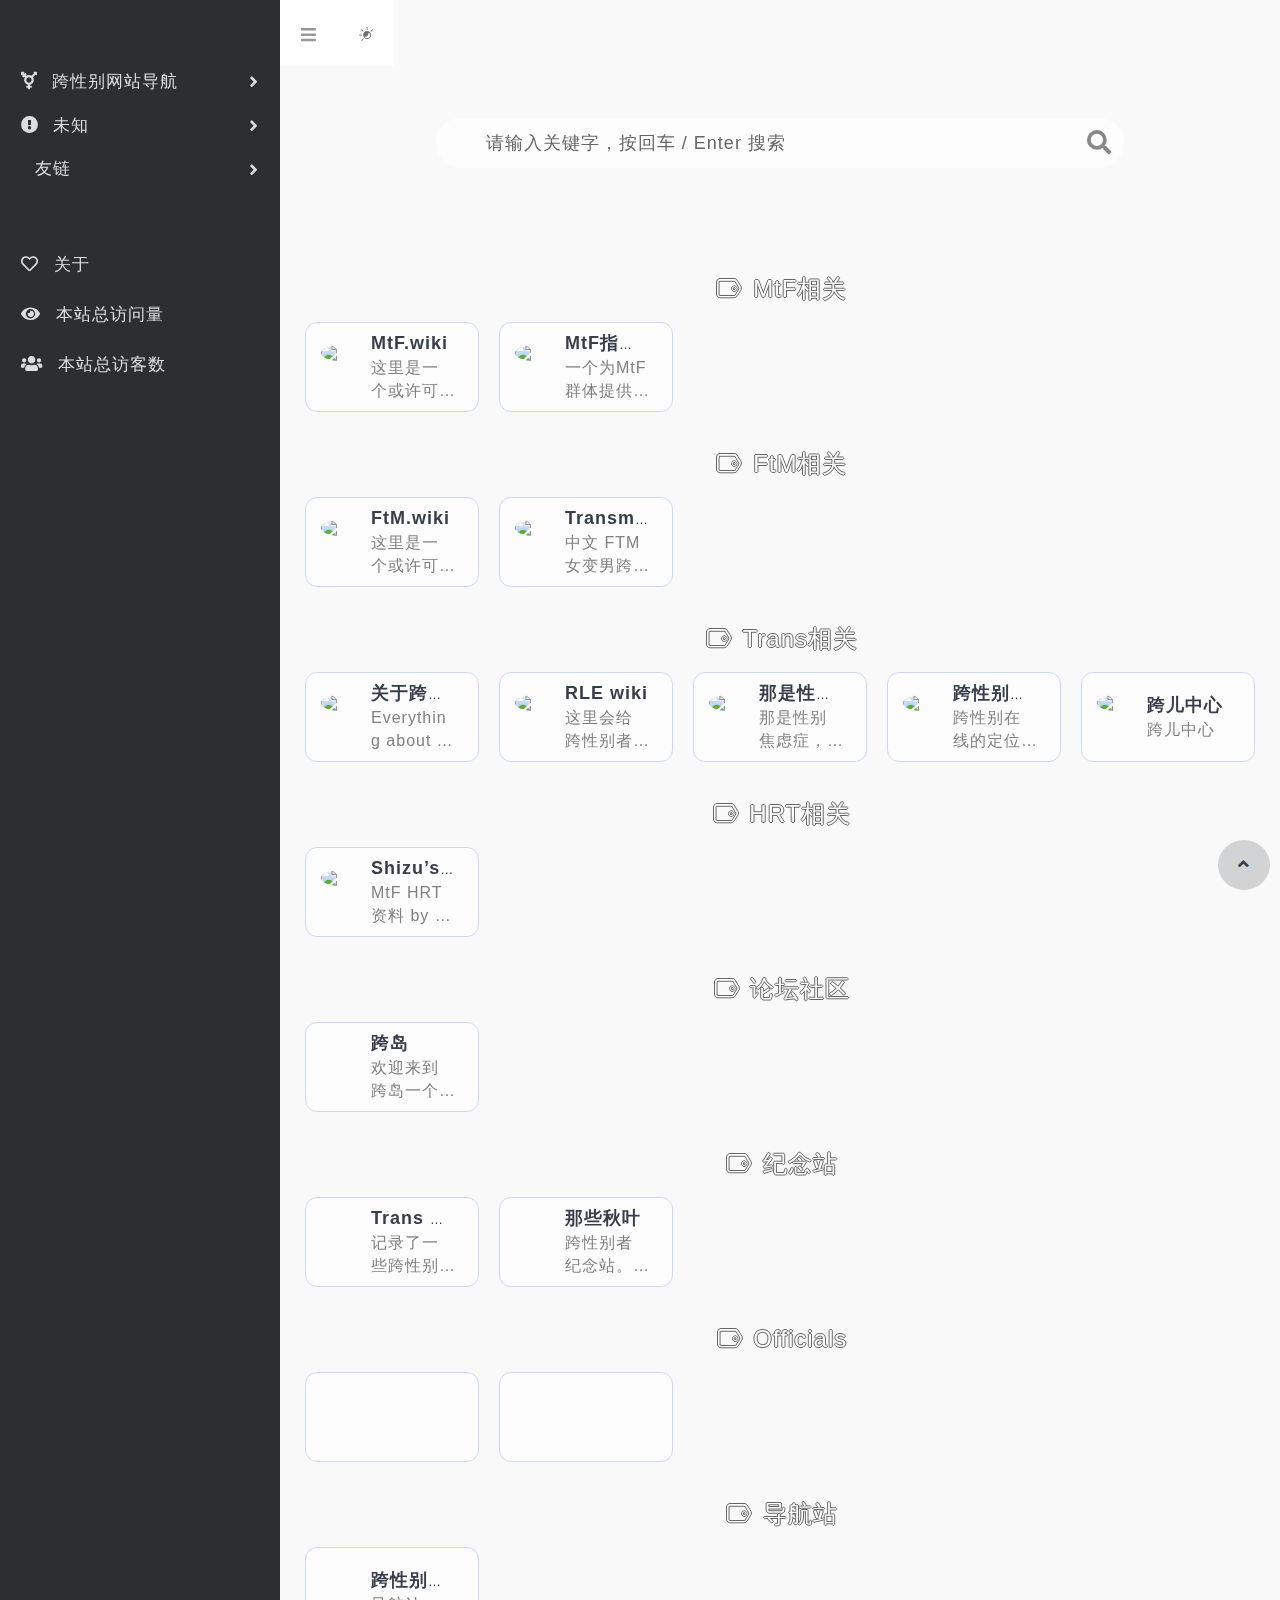
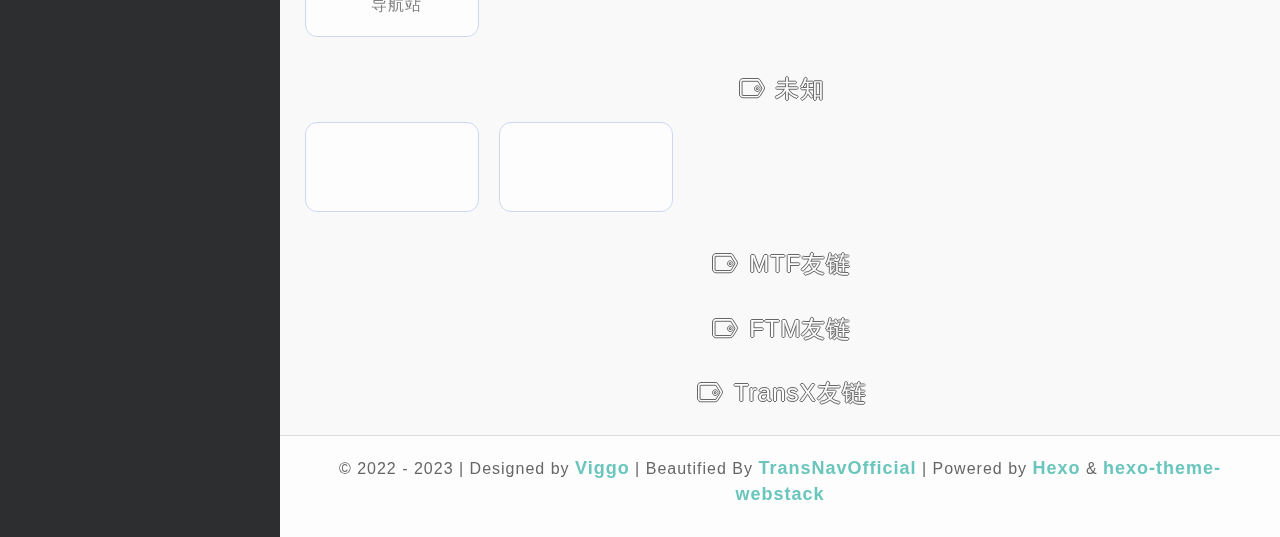
==== commit ddd37114: "Site updated: 2023-06-11 17:53:14" ====
--- a/index.html
+++ b/index.html
@@ -7,7 +7,7 @@
   <meta http-equiv="X-UA-Compatible" content="IE=edge">
   <meta name="viewport" content="width=device-width, initial-scale=1.0" />
   <meta name="author" content="viggo" />
-  <title>跨性别导航 - TransNav.org</title>
+  <title>TransNav蓝粉白地图——跨性别导航站 - TransNav.org</title>
   <meta name="keywords" content="跨性别网站,常用跨性别网址,跨性别网址导航,跨性别网址大全,子默ZM,木桶饭，飞天猫，mtf，ftm">
   <meta name="description" content="网站包含跨性别网站，同时提供多站点导航功能与跨性别文献地址">
   <link rel="shortcut icon" href="https://s2.loli.net/2023/02/01/OHUsB1Vf37JugKr.jpg">
@@ -39,13 +39,13 @@
   <!-- / FB Open Graph -->
   <meta property="og:type" content="article">
   <meta property="og:url" content="https://www.transnav.org/index.html">
-  <meta property="og:title" content="跨性别导航 - TransNav.org">
+  <meta property="og:title" content="TransNav蓝粉白地图——跨性别导航站 - TransNav.org">
   <meta property="og:description" content="网站包含跨性别网站，同时提供多站点导航功能与跨性别文献地址">
-  <meta property="og:site_name" content="跨性别导航 - TransNav.org">
+  <meta property="og:site_name" content="TransNav蓝粉白地图——跨性别导航站 - TransNav.org">
   
   <!-- / Twitter Cards -->
   <meta name="twitter:card" content="summary_large_image">
-  <meta name="twitter:title" content="跨性别导航 - TransNav.org">
+  <meta name="twitter:title" content="TransNav蓝粉白地图——跨性别导航站 - TransNav.org">
   <meta name="twitter:description" content="网站包含跨性别网站，同时提供多站点导航功能与跨性别文献地址">
   
   
@@ -93,16 +93,30 @@
           <ul>
             
             <li>
-              <a href="#指南站，文档站" class="smooth">
-                <i class="iconfont icon-book"></i>
-                <span class="title">指南站，文档站</span>
-              </a>
-            </li>
-            
-            <li>
-              <a href="#大网站" class="smooth">
-                <i class="fa fa-window-maximize"></i>
-                <span class="title">大网站</span>
+              <a href="#MtF相关" class="smooth">
+                <i class="fa fa-transgender-alt"></i>
+                <span class="title">MtF相关</span>
+              </a>
+            </li>
+            
+            <li>
+              <a href="#FtM相关" class="smooth">
+                <i class="fa fa-transgender-alt"></i>
+                <span class="title">FtM相关</span>
+              </a>
+            </li>
+            
+            <li>
+              <a href="#Trans相关" class="smooth">
+                <i class="fa fa-transgender-alt"></i>
+                <span class="title">Trans相关</span>
+              </a>
+            </li>
+            
+            <li>
+              <a href="#HRT相关" class="smooth">
+                <i class="fa fa-transgender-alt"></i>
+                <span class="title">HRT相关</span>
               </a>
             </li>
             
@@ -170,23 +184,23 @@
           <ul>
             
             <li>
-              <a href="#木桶饭友链" class="smooth">
+              <a href="#MTF友链" class="smooth">
                 <i class="fa fa-transgender-alt"></i>
-                <span class="title">木桶饭友链</span>
-              </a>
-            </li>
-            
-            <li>
-              <a href="#飞天猫友链" class="smooth">
+                <span class="title">MTF友链</span>
+              </a>
+            </li>
+            
+            <li>
+              <a href="#FTM友链" class="smooth">
                 <i class="fa fa-transgender-alt"></i>
-                <span class="title">飞天猫友链</span>
-              </a>
-            </li>
-            
-            <li>
-              <a href="#跨酷儿友链" class="smooth">
+                <span class="title">FTM友链</span>
+              </a>
+            </li>
+            
+            <li>
+              <a href="#TransX友链" class="smooth">
                 <i class="fa fa-transgender-alt"></i>
-                <span class="title">跨酷儿友链</span>
+                <span class="title">TransX友链</span>
               </a>
             </li>
             
@@ -198,7 +212,7 @@
       <li class="submit-tag">
         <a href="/about_website/">
           <i class="far fa-heart"></i>
-          <span class="tooltip-blue">更多</span>
+          <span class="tooltip-blue">关于</span>
         </a>
       </li>
       
@@ -283,7 +297,7 @@
     
     
     
-    <h4 class="text-gray"><i class="linecons-tag" style="margin-right: 7px;" id="指南站，文档站"></i>指南站，文档站</h4>
+    <h4 class="text-gray"><i class="linecons-tag" style="margin-right: 7px;" id="MtF相关"></i>MtF相关</h4>
 <div class="row">
   
   <div class="col-sm-3">
@@ -303,6 +317,31 @@
   </div>
   
   <div class="col-sm-3">
+    <div class="xe-widget xe-conversations box2 label-info" onclick="window.open('https://mtf.party', '_blank')" data-toggle="tooltip" data-placement="bottom" title="" data-original-title="https://mtf.party">
+      <div class="xe-comment-entry">
+        <a class="xe-user-img">
+          <img data-src="https://s2.loli.net/2023/02/01/tDd2WSeLwR593Nu.jpg" class="lozad img-circle" width="40">
+        </a>
+        <div class="xe-comment">
+          <a href="#" class="xe-user-name overflowClip_1">
+            <strong>MtF指南针</strong>
+          </a>
+          <p class="overflowClip_2">一个为MtF群体提供各种帮助指南的站点</p>
+        </div>
+      </div>
+    </div>
+  </div>
+  
+</div>
+<br />
+    
+    
+    
+    
+    <h4 class="text-gray"><i class="linecons-tag" style="margin-right: 7px;" id="FtM相关"></i>FtM相关</h4>
+<div class="row">
+  
+  <div class="col-sm-3">
     <div class="xe-widget xe-conversations box2 label-info" onclick="window.open('https://ftm.wiki', '_blank')" data-toggle="tooltip" data-placement="bottom" title="" data-original-title="https://ftm.wiki">
       <div class="xe-comment-entry">
         <a class="xe-user-img">
@@ -334,6 +373,15 @@
     </div>
   </div>
   
+</div>
+<br />
+    
+    
+    
+    
+    <h4 class="text-gray"><i class="linecons-tag" style="margin-right: 7px;" id="Trans相关"></i>Trans相关</h4>
+<div class="row">
+  
   <div class="col-sm-3">
     <div class="xe-widget xe-conversations box2 label-info" onclick="window.open('https://mtf.lgbt', '_blank')" data-toggle="tooltip" data-placement="bottom" title="" data-original-title="https://mtf.lgbt">
       <div class="xe-comment-entry">
@@ -367,136 +415,120 @@
   </div>
   
   <div class="col-sm-3">
-    <div class="xe-widget xe-conversations box2 label-info" onclick="window.open('https://mtf.party', '_blank')" data-toggle="tooltip" data-placement="bottom" title="" data-original-title="https://mtf.party">
+    <div class="xe-widget xe-conversations box2 label-info" onclick="window.open('https://genderdysphoria.fyi', '_blank')" data-toggle="tooltip" data-placement="bottom" title="" data-original-title="https://genderdysphoria.fyi">
+      <div class="xe-comment-entry">
+        <a class="xe-user-img">
+          <img data-src="https://s2.loli.net/2023/02/01/nG2AgPyiwZ8ORls.jpg" class="lozad img-circle" width="40">
+        </a>
+        <div class="xe-comment">
+          <a href="#" class="xe-user-name overflowClip_1">
+            <strong>那是性别焦虑症，仅供参考</strong>
+          </a>
+          <p class="overflowClip_2">那是性别焦虑症，仅供参考</p>
+        </div>
+      </div>
+    </div>
+  </div>
+  
+  <div class="col-sm-3">
+    <div class="xe-widget xe-conversations box2 label-info" onclick="window.open('https://www.transonline.org.cn', '_blank')" data-toggle="tooltip" data-placement="bottom" title="" data-original-title="https://www.transonline.org.cn">
+      <div class="xe-comment-entry">
+        <a class="xe-user-img">
+          <img data-src="https://s2.loli.net/2023/02/01/7XokUPZdzGFb89Q.jpg" class="lozad img-circle" width="40">
+        </a>
+        <div class="xe-comment">
+          <a href="#" class="xe-user-name overflowClip_1">
+            <strong>跨性别在线</strong>
+          </a>
+          <p class="overflowClip_2">跨性别在线的定位是一个科学、开放、包容的信息平台。</p>
+        </div>
+      </div>
+    </div>
+  </div>
+  
+  <div class="col-sm-3">
+    <div class="xe-widget xe-conversations box2 label-info" onclick="window.open('https://kuaer.org', '_blank')" data-toggle="tooltip" data-placement="bottom" title="" data-original-title="https://kuaer.org">
+      <div class="xe-comment-entry">
+        <a class="xe-user-img">
+          <img data-src="https://s2.loli.net/2023/02/01/jH6kChO4qgp2QT7.png" class="lozad img-circle" width="40">
+        </a>
+        <div class="xe-comment">
+          <a href="#" class="xe-user-name overflowClip_1">
+            <strong>跨儿中心</strong>
+          </a>
+          <p class="overflowClip_2">跨儿中心</p>
+        </div>
+      </div>
+    </div>
+  </div>
+  
+</div>
+<br />
+    
+    
+    
+    
+    <h4 class="text-gray"><i class="linecons-tag" style="margin-right: 7px;" id="HRT相关"></i>HRT相关</h4>
+<div class="row">
+  
+  <div class="col-sm-3">
+    <div class="xe-widget xe-conversations box2 label-info" onclick="window.open('https://docs.hrt.guide', '_blank')" data-toggle="tooltip" data-placement="bottom" title="" data-original-title="https://docs.hrt.guide">
+      <div class="xe-comment-entry">
+        <a class="xe-user-img">
+          <img data-src="https://s2.loli.net/2023/02/01/RvbIoT87jC4Omxr.jpg" class="lozad img-circle" width="40">
+        </a>
+        <div class="xe-comment">
+          <a href="#" class="xe-user-name overflowClip_1">
+            <strong>Shizu’s HRT Guide</strong>
+          </a>
+          <p class="overflowClip_2">MtF HRT 资料 by shizu。这是一份关于跨性别激素治疗(HRT)的医学资料</p>
+        </div>
+      </div>
+    </div>
+  </div>
+  
+</div>
+<br />
+    
+    
+    
+    
+    <h4 class="text-gray"><i class="linecons-tag" style="margin-right: 7px;" id="论坛社区"></i>论坛社区</h4>
+<div class="row">
+  
+  <div class="col-sm-3">
+    <div class="xe-widget xe-conversations box2 label-info" onclick="window.open('https://transland.lgbt', '_blank')" data-toggle="tooltip" data-placement="bottom" title="" data-original-title="https://transland.lgbt">
+      <div class="xe-comment-entry">
+        <a class="xe-user-img">
+          <img data-src="https://s2.loli.net/2023/02/01/26Wb4LchXCnEpDl.png" class="lozad img-circle" width="40">
+        </a>
+        <div class="xe-comment">
+          <a href="#" class="xe-user-name overflowClip_1">
+            <strong>跨岛</strong>
+          </a>
+          <p class="overflowClip_2">欢迎来到跨岛一个新的跨性别社区！</p>
+        </div>
+      </div>
+    </div>
+  </div>
+  
+</div>
+<br />
+    
+    
+    
+    
+    <h4 class="text-gray"><i class="linecons-tag" style="margin-right: 7px;" id="纪念站"></i>纪念站</h4>
+<div class="row">
+  
+  <div class="col-sm-3">
+    <div class="xe-widget xe-conversations box2 label-info" onclick="window.open('https://trans-memories.top', '_blank')" data-toggle="tooltip" data-placement="bottom" title="" data-original-title="https://trans-memories.top">
       <div class="xe-comment-entry">
         <a class="xe-user-img">
           <img data-src="https://s2.loli.net/2023/02/01/tDd2WSeLwR593Nu.jpg" class="lozad img-circle" width="40">
         </a>
         <div class="xe-comment">
           <a href="#" class="xe-user-name overflowClip_1">
-            <strong>MtF指南针</strong>
-          </a>
-          <p class="overflowClip_2">一个为MtF群体提供各种帮助指南的站点</p>
-        </div>
-      </div>
-    </div>
-  </div>
-  
-  <div class="col-sm-3">
-    <div class="xe-widget xe-conversations box2 label-info" onclick="window.open('https://genderdysphoria.fyi', '_blank')" data-toggle="tooltip" data-placement="bottom" title="" data-original-title="https://genderdysphoria.fyi">
-      <div class="xe-comment-entry">
-        <a class="xe-user-img">
-          <img data-src="https://s2.loli.net/2023/02/01/nG2AgPyiwZ8ORls.jpg" class="lozad img-circle" width="40">
-        </a>
-        <div class="xe-comment">
-          <a href="#" class="xe-user-name overflowClip_1">
-            <strong>那是性别焦虑症，仅供参考</strong>
-          </a>
-          <p class="overflowClip_2">那是性别焦虑症，仅供参考</p>
-        </div>
-      </div>
-    </div>
-  </div>
-  
-  <div class="col-sm-3">
-    <div class="xe-widget xe-conversations box2 label-info" onclick="window.open('https://docs.hrt.guide', '_blank')" data-toggle="tooltip" data-placement="bottom" title="" data-original-title="https://docs.hrt.guide">
-      <div class="xe-comment-entry">
-        <a class="xe-user-img">
-          <img data-src="https://s2.loli.net/2023/02/01/RvbIoT87jC4Omxr.jpg" class="lozad img-circle" width="40">
-        </a>
-        <div class="xe-comment">
-          <a href="#" class="xe-user-name overflowClip_1">
-            <strong>Shizu’s HRT Guide</strong>
-          </a>
-          <p class="overflowClip_2">MtF HRT 资料 by shizu。这是一份关于跨性别激素治疗(HRT)的医学资料</p>
-        </div>
-      </div>
-    </div>
-  </div>
-  
-</div>
-<br />
-    
-    
-    
-    
-    <h4 class="text-gray"><i class="linecons-tag" style="margin-right: 7px;" id="大网站"></i>大网站</h4>
-<div class="row">
-  
-  <div class="col-sm-3">
-    <div class="xe-widget xe-conversations box2 label-info" onclick="window.open('https://www.transonline.org.cn', '_blank')" data-toggle="tooltip" data-placement="bottom" title="" data-original-title="https://www.transonline.org.cn">
-      <div class="xe-comment-entry">
-        <a class="xe-user-img">
-          <img data-src="https://s2.loli.net/2023/02/01/7XokUPZdzGFb89Q.jpg" class="lozad img-circle" width="40">
-        </a>
-        <div class="xe-comment">
-          <a href="#" class="xe-user-name overflowClip_1">
-            <strong>跨性别在线</strong>
-          </a>
-          <p class="overflowClip_2">跨性别在线的定位是一个科学、开放、包容的信息平台。</p>
-        </div>
-      </div>
-    </div>
-  </div>
-  
-  <div class="col-sm-3">
-    <div class="xe-widget xe-conversations box2 label-info" onclick="window.open('https://kuaer.org', '_blank')" data-toggle="tooltip" data-placement="bottom" title="" data-original-title="https://kuaer.org">
-      <div class="xe-comment-entry">
-        <a class="xe-user-img">
-          <img data-src="https://s2.loli.net/2023/02/01/jH6kChO4qgp2QT7.png" class="lozad img-circle" width="40">
-        </a>
-        <div class="xe-comment">
-          <a href="#" class="xe-user-name overflowClip_1">
-            <strong>跨儿中心</strong>
-          </a>
-          <p class="overflowClip_2">跨儿中心</p>
-        </div>
-      </div>
-    </div>
-  </div>
-  
-</div>
-<br />
-    
-    
-    
-    
-    <h4 class="text-gray"><i class="linecons-tag" style="margin-right: 7px;" id="论坛社区"></i>论坛社区</h4>
-<div class="row">
-  
-  <div class="col-sm-3">
-    <div class="xe-widget xe-conversations box2 label-info" onclick="window.open('https://transland.lgbt', '_blank')" data-toggle="tooltip" data-placement="bottom" title="" data-original-title="https://transland.lgbt">
-      <div class="xe-comment-entry">
-        <a class="xe-user-img">
-          <img data-src="https://s2.loli.net/2023/02/01/26Wb4LchXCnEpDl.png" class="lozad img-circle" width="40">
-        </a>
-        <div class="xe-comment">
-          <a href="#" class="xe-user-name overflowClip_1">
-            <strong>跨岛</strong>
-          </a>
-          <p class="overflowClip_2">欢迎来到跨岛一个新的跨性别社区！</p>
-        </div>
-      </div>
-    </div>
-  </div>
-  
-</div>
-<br />
-    
-    
-    
-    
-    <h4 class="text-gray"><i class="linecons-tag" style="margin-right: 7px;" id="纪念站"></i>纪念站</h4>
-<div class="row">
-  
-  <div class="col-sm-3">
-    <div class="xe-widget xe-conversations box2 label-info" onclick="window.open('https://trans-memories.top', '_blank')" data-toggle="tooltip" data-placement="bottom" title="" data-original-title="https://trans-memories.top">
-      <div class="xe-comment-entry">
-        <a class="xe-user-img">
-          <img data-src="https://s2.loli.net/2023/02/01/tDd2WSeLwR593Nu.jpg" class="lozad img-circle" width="40">
-        </a>
-        <div class="xe-comment">
-          <a href="#" class="xe-user-name overflowClip_1">
             <strong>Trans Memories</strong>
           </a>
           <p class="overflowClip_2">记录了一些跨性别相关时间，但现在网站不见惹</p>
@@ -531,32 +563,32 @@
 <div class="row">
   
   <div class="col-sm-3">
-    <div class="xe-widget xe-conversations box2 label-info" onclick="window.open('https://space.bilibili.com/383883097', '_blank')" data-toggle="tooltip" data-placement="bottom" title="" data-original-title="https://space.bilibili.com/383883097">
-      <div class="xe-comment-entry">
-        <a class="xe-user-img">
-          <img data-src="https://s2.loli.net/2023/02/01/tDd2WSeLwR593Nu.jpg" class="lozad img-circle" width="40">
-        </a>
-        <div class="xe-comment">
-          <a href="#" class="xe-user-name overflowClip_1">
-            <strong>MtF.wiki Official</strong>
-          </a>
-          <p class="overflowClip_2">暂时无法正常访问，待定</p>
-        </div>
-      </div>
-    </div>
-  </div>
-  
-  <div class="col-sm-3">
-    <div class="xe-widget xe-conversations box2 label-info" onclick="window.open('https://weibo.com/hassan89', '_blank')" data-toggle="tooltip" data-placement="bottom" title="" data-original-title="https://weibo.com/hassan89">
-      <div class="xe-comment-entry">
-        <a class="xe-user-img">
-          <img data-src="https://s2.loli.net/2023/02/01/tDd2WSeLwR593Nu.jpg" class="lozad img-circle" width="40">
-        </a>
-        <div class="xe-comment">
-          <a href="#" class="xe-user-name overflowClip_1">
-            <strong>FtM.wiki Official</strong>
-          </a>
-          <p class="overflowClip_2">暂时无法正常访问，待定</p>
+    <div class="xe-widget xe-conversations box2 label-info" onclick="window.open('', '_blank')" data-toggle="tooltip" data-placement="bottom" title="" data-original-title="">
+      <div class="xe-comment-entry">
+        <a class="xe-user-img">
+          <img data-src="" class="lozad img-circle" width="40">
+        </a>
+        <div class="xe-comment">
+          <a href="#" class="xe-user-name overflowClip_1">
+            <strong></strong>
+          </a>
+          <p class="overflowClip_2"></p>
+        </div>
+      </div>
+    </div>
+  </div>
+  
+  <div class="col-sm-3">
+    <div class="xe-widget xe-conversations box2 label-info" onclick="window.open('', '_blank')" data-toggle="tooltip" data-placement="bottom" title="" data-original-title="">
+      <div class="xe-comment-entry">
+        <a class="xe-user-img">
+          <img data-src="" class="lozad img-circle" width="40">
+        </a>
+        <div class="xe-comment">
+          <a href="#" class="xe-user-name overflowClip_1">
+            <strong></strong>
+          </a>
+          <p class="overflowClip_2"></p>
         </div>
       </div>
     </div>
@@ -601,66 +633,66 @@
 <div class="row">
   
   <div class="col-sm-3">
-    <div class="xe-widget xe-conversations box2 label-info" onclick="window.open('https://hub.mtf.party', '_blank')" data-toggle="tooltip" data-placement="bottom" title="" data-original-title="https://hub.mtf.party">
-      <div class="xe-comment-entry">
-        <a class="xe-user-img">
-          <img data-src="https://s2.loli.net/2023/02/01/tDd2WSeLwR593Nu.jpg" class="lozad img-circle" width="40">
-        </a>
-        <div class="xe-comment">
-          <a href="#" class="xe-user-name overflowClip_1">
-            <strong>MtF Hub</strong>
-          </a>
-          <p class="overflowClip_2">。。。</p>
-        </div>
-      </div>
-    </div>
-  </div>
-  
-  <div class="col-sm-3">
-    <div class="xe-widget xe-conversations box2 label-info" onclick="window.open('https://awesometrans.github.io', '_blank')" data-toggle="tooltip" data-placement="bottom" title="" data-original-title="https://awesometrans.github.io">
-      <div class="xe-comment-entry">
-        <a class="xe-user-img">
-          <img data-src="https://s2.loli.net/2023/02/01/tDd2WSeLwR593Nu.jpg" class="lozad img-circle" width="40">
-        </a>
-        <div class="xe-comment">
-          <a href="#" class="xe-user-name overflowClip_1">
-            <strong>awesome trans</strong>
-          </a>
-          <p class="overflowClip_2">。。。</p>
-        </div>
-      </div>
-    </div>
-  </div>
-  
-</div>
-<br />
-    
-    
-    
-    
-    
-    
-    
-    
-    <h4 class="text-gray"><i class="linecons-tag" style="margin-right: 7px;" id="木桶饭友链"></i>木桶饭友链</h4>
-<div class="row">
-  
-</div>
-<br />
-    
-    
-    
-    
-    <h4 class="text-gray"><i class="linecons-tag" style="margin-right: 7px;" id="飞天猫友链"></i>飞天猫友链</h4>
-<div class="row">
-  
-</div>
-<br />
-    
-    
-    
-    
-    <h4 class="text-gray"><i class="linecons-tag" style="margin-right: 7px;" id="跨酷儿友链"></i>跨酷儿友链</h4>
+    <div class="xe-widget xe-conversations box2 label-info" onclick="window.open('', '_blank')" data-toggle="tooltip" data-placement="bottom" title="" data-original-title="">
+      <div class="xe-comment-entry">
+        <a class="xe-user-img">
+          <img data-src="" class="lozad img-circle" width="40">
+        </a>
+        <div class="xe-comment">
+          <a href="#" class="xe-user-name overflowClip_1">
+            <strong></strong>
+          </a>
+          <p class="overflowClip_2"></p>
+        </div>
+      </div>
+    </div>
+  </div>
+  
+  <div class="col-sm-3">
+    <div class="xe-widget xe-conversations box2 label-info" onclick="window.open('', '_blank')" data-toggle="tooltip" data-placement="bottom" title="" data-original-title="">
+      <div class="xe-comment-entry">
+        <a class="xe-user-img">
+          <img data-src="" class="lozad img-circle" width="40">
+        </a>
+        <div class="xe-comment">
+          <a href="#" class="xe-user-name overflowClip_1">
+            <strong></strong>
+          </a>
+          <p class="overflowClip_2"></p>
+        </div>
+      </div>
+    </div>
+  </div>
+  
+</div>
+<br />
+    
+    
+    
+    
+    
+    
+    
+    
+    <h4 class="text-gray"><i class="linecons-tag" style="margin-right: 7px;" id="MTF友链"></i>MTF友链</h4>
+<div class="row">
+  
+</div>
+<br />
+    
+    
+    
+    
+    <h4 class="text-gray"><i class="linecons-tag" style="margin-right: 7px;" id="FTM友链"></i>FTM友链</h4>
+<div class="row">
+  
+</div>
+<br />
+    
+    
+    
+    
+    <h4 class="text-gray"><i class="linecons-tag" style="margin-right: 7px;" id="TransX友链"></i>TransX友链</h4>
 <div class="row">
   
 </div>
@@ -679,7 +711,7 @@
     <p>
       
       &copy; 2022 - 2023
-      | Designed by <a href="http://viggoz.com" target="_blank"><strong>Viggo</strong></a> | Beautified By <a href="hassanwong.top"><strong>子默ZM</strong></a> | Powered by <a href="https://hexo.io/" target="_blank"><strong>Hexo</strong></a> & <a href="https://github.com/HCLonely/hexo-theme-webstack/" target="_blank"><strong>hexo-theme-webstack</strong></a>
+      | Designed by <a href="http://viggoz.com" target="_blank"><strong>Viggo</strong></a> | Beautified By <a target="_blank" rel="noopener" href="http://tno.transnav.org"><strong>TransNavOfficial</strong></a> | Powered by <a href="https://hexo.io/" target="_blank"><strong>Hexo</strong></a> & <a href="https://github.com/HCLonely/hexo-theme-webstack/" target="_blank"><strong>hexo-theme-webstack</strong></a>
     </p>
     
     <div class="go-up">
@@ -704,9 +736,7 @@
 <script async src="https://busuanzi.ibruce.info/busuanzi/2.3/busuanzi.pure.mini.js"></script>
 
 
-
-<script src="/js/lozad.min.js"></script>
-
+<textarea tabindex="-1" style="position: absolute; top: -999px; left: 0px; right: auto; bottom: auto; border: 0px; padding: 0px; box-sizing: content-box; word-wrap: break-word; overflow: hidden; transition: none; height: 0px !important; min-height: 0px !important; font-family: Arimo, &quot;Helvetica Neue&quot;, Helvetica, Arial, sans-serif; font-size: 13px; font-weight: 400; font-style: normal; letter-spacing: 0px; text-transform: none; word-spacing: 0px; text-indent: 0px; line-height: 18.5714px; width: 53px;" class="autosizejs" id="autosizejs"></textarea>
 
 
   
--- a/css/custom.css
+++ b/css/custom.css
@@ -416,7 +416,7 @@
 
 /* 鼠标图标 -----------------------------------------------------------------------开始 */
 body {
-  cursor: url(https://s2.loli.net/2023/01/29/HThvpQxrUen4Owm.png), default !important;
+  cursor: url(https://s2.loli.net/2023/05/23/fdNexXBkG72Tst8.png), default !important;
 }
 
 /*i标签，a标签，按钮，头部的导航栏，网址卡片，底栏链接*/
@@ -425,7 +425,7 @@
 button:hover,
 #nav .site-page:hover,
 .xe-widget.xe-conversations.box2.label-info {
-  cursor: url(https://s2.loli.net/2023/01/29/HThvpQxrUen4Owm.png),
+  cursor: url(https://s2.loli.net/2023/05/23/fdNexXBkG72Tst8.png),
     pointer !important;
 }
 
@@ -433,7 +433,7 @@
 #footer-wrap a:hover,
 #pagination .page-number:hover,
 input#txt {
-  cursor: url(https://s2.loli.net/2023/01/29/HThvpQxrUen4Owm.png),
+  cursor: url(https://s2.loli.net/2023/05/23/fdNexXBkG72Tst8.png),
     pointer !important;
 }
 /* 鼠标图标 -----------------------------------------------------------------------结束 */
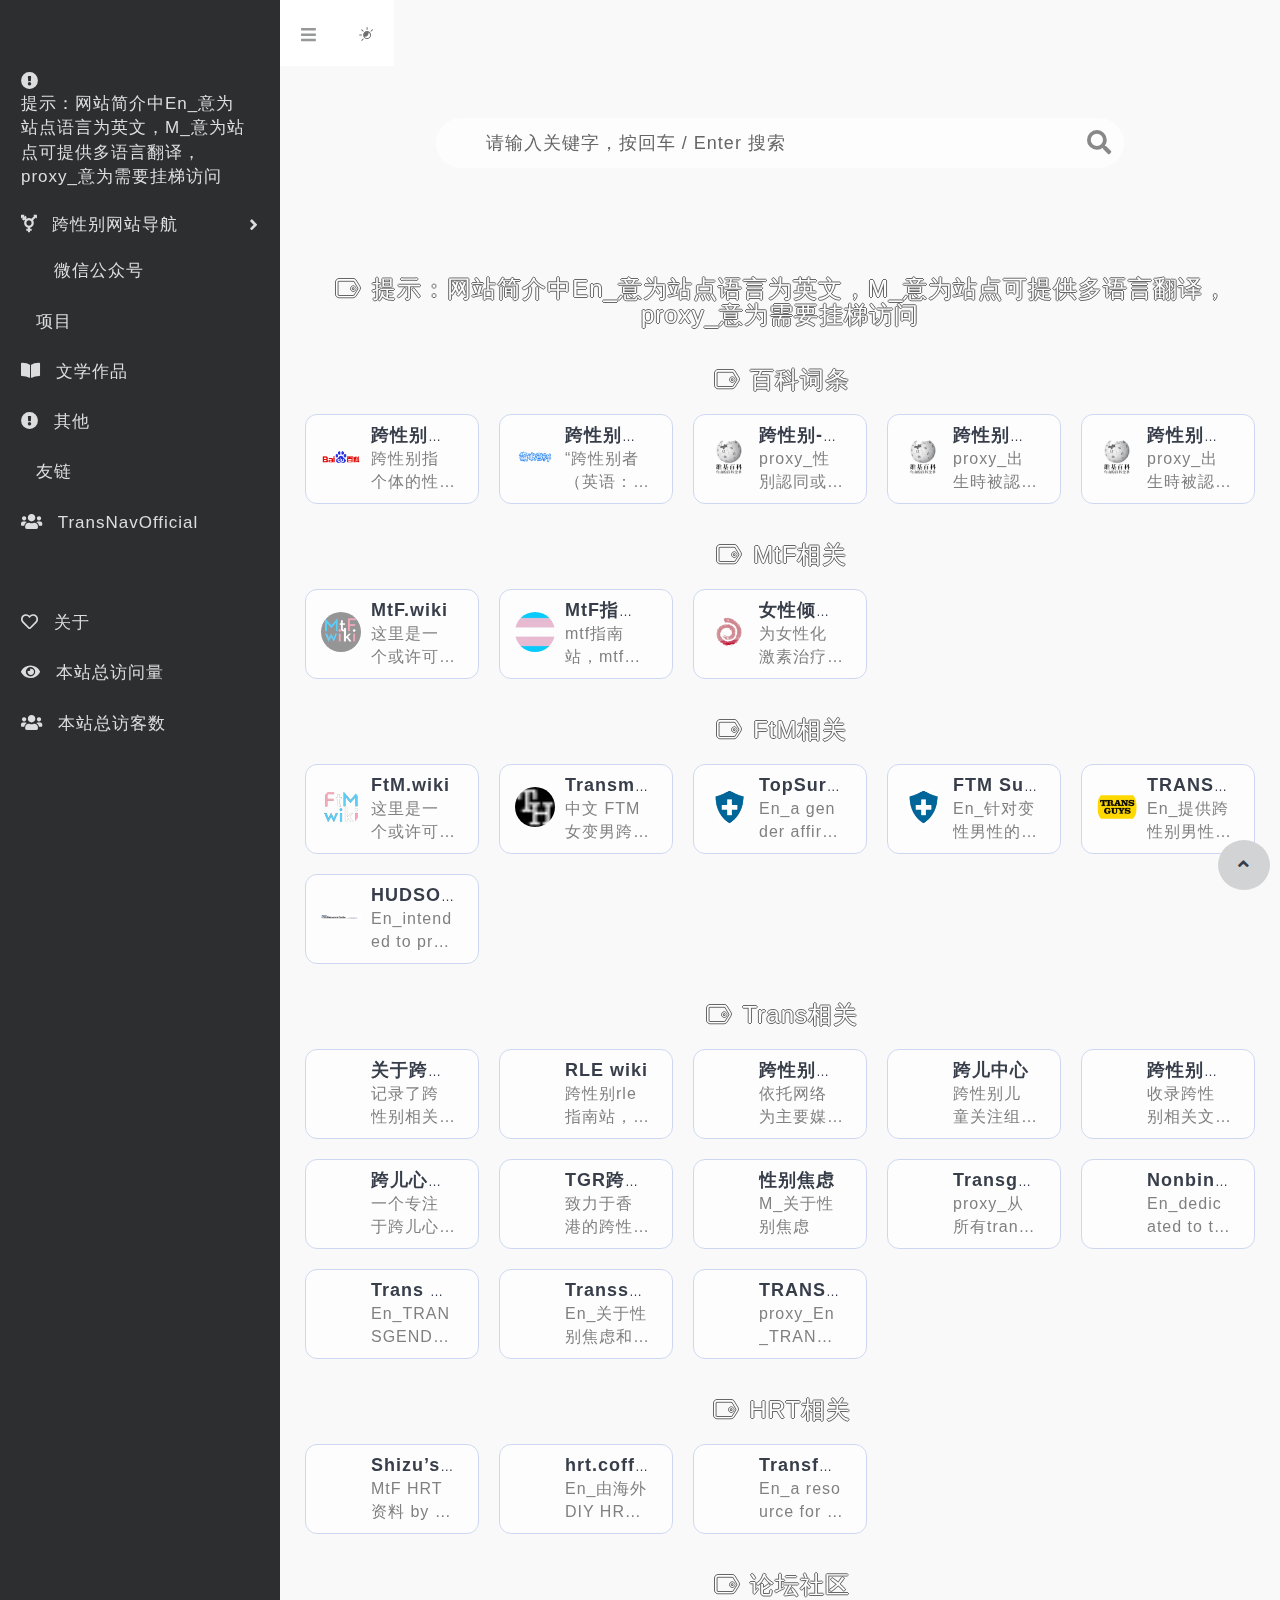
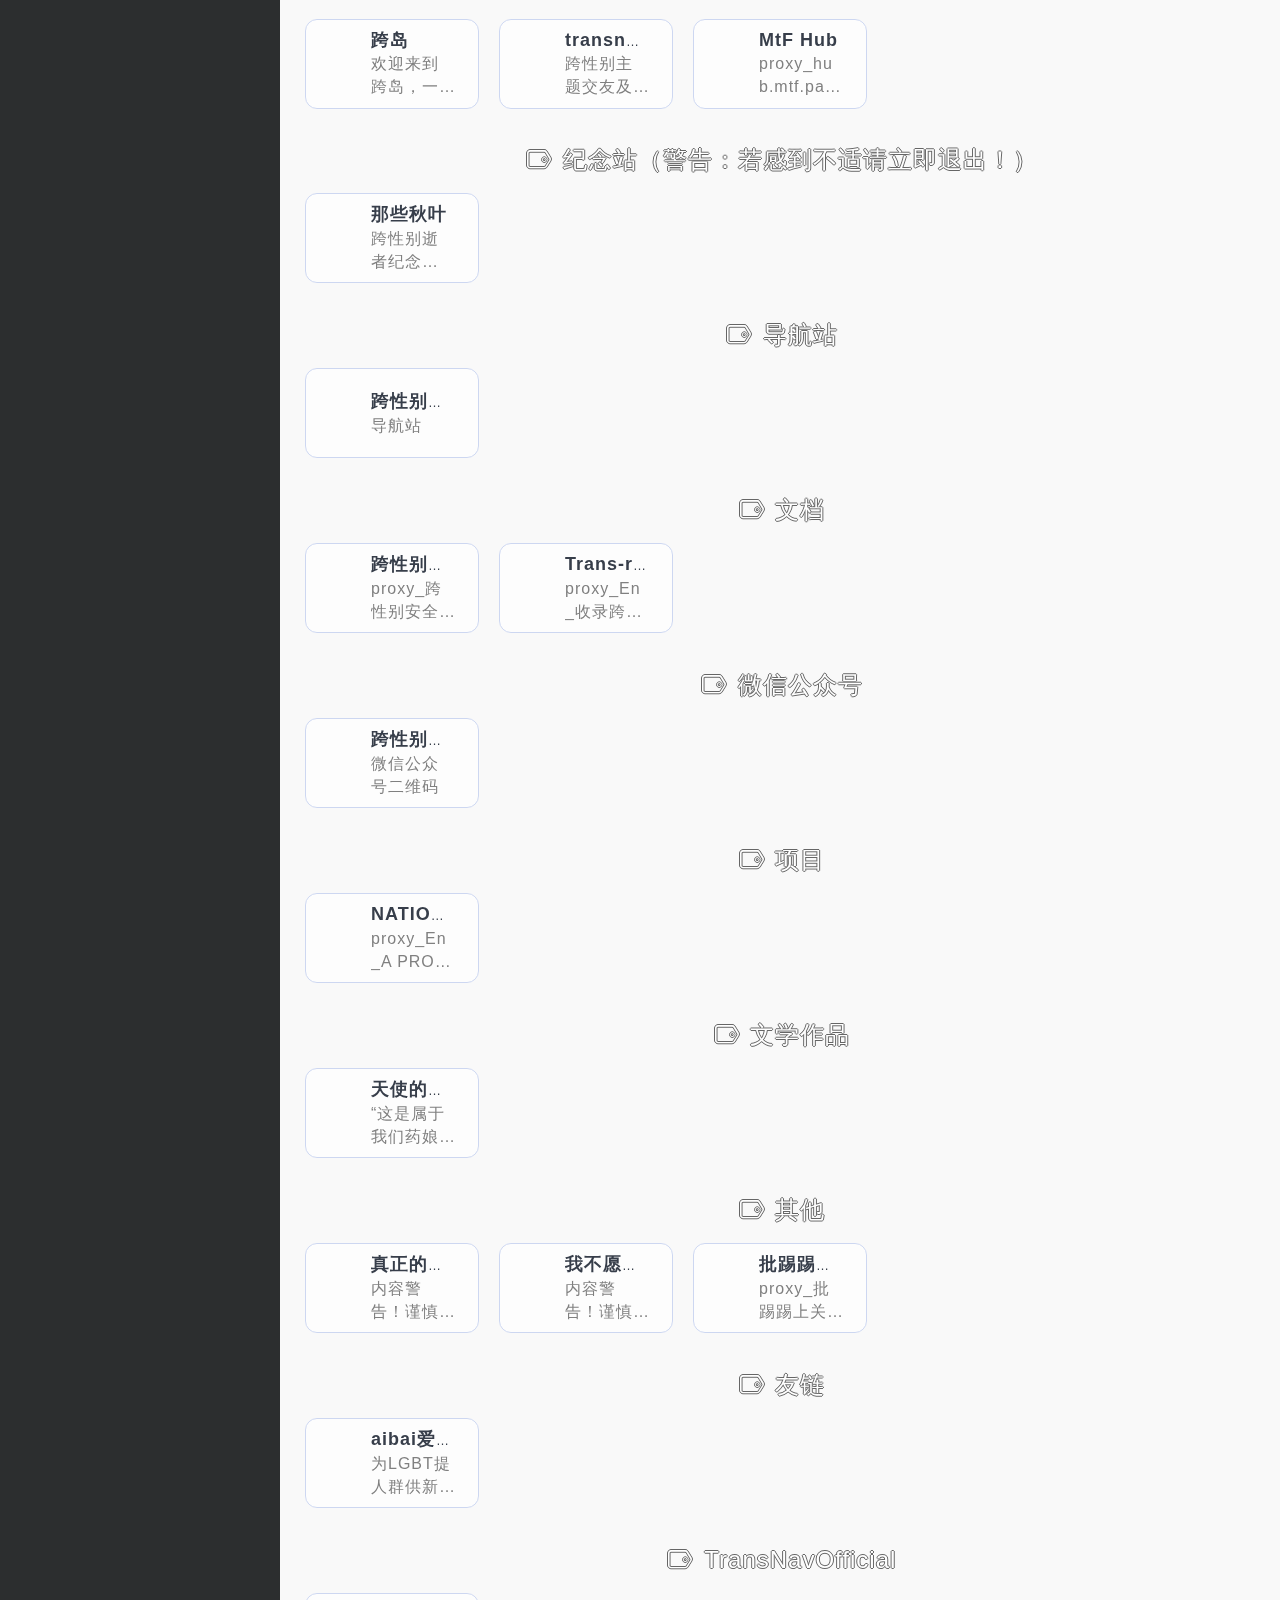
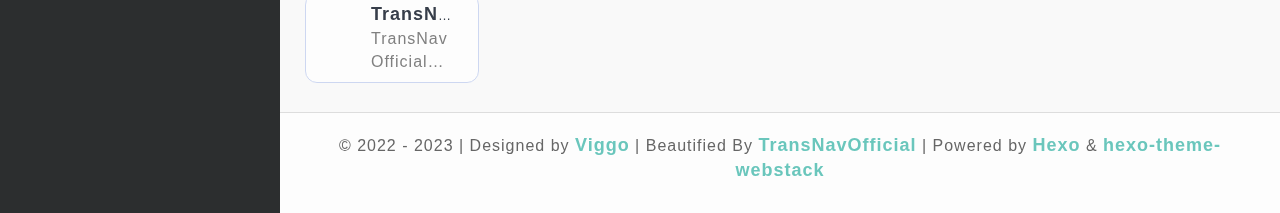
==== commit e0bf8d8f: "Site updated: 2023-07-27 10:19:42" ====
--- a/index.html
+++ b/index.html
@@ -84,6 +84,16 @@
       
       <li>
         
+          <a href="#提示：网站简介中En_意为站点语言为英文，M_意为站点可提供多语言翻译，proxy_意为需要挂梯访问" class="smooth">
+            
+            <i class="fa fa-exclamation-circle"></i>
+            <span class="title">提示：网站简介中En_意为站点语言为英文，M_意为站点可提供多语言翻译，proxy_意为需要挂梯访问</span>
+          </a>
+          
+      </li>
+      
+      <li>
+        
         <a class="fas fa-angle-down" style="cursor: pointer;">
           
             <i class="fa fa-transgender-alt"></i>
@@ -91,6 +101,13 @@
           </a>
           
           <ul>
+            
+            <li>
+              <a href="#百科词条" class="smooth">
+                <i class="fa fa-transgender-alt"></i>
+                <span class="title">百科词条</span>
+              </a>
+            </li>
             
             <li>
               <a href="#MtF相关" class="smooth">
@@ -128,16 +145,9 @@
             </li>
             
             <li>
-              <a href="#纪念站" class="smooth">
+              <a href="#纪念站（警告：若感到不适请立即退出！）" class="smooth">
                 <i class="fa fa-burn"></i>
-                <span class="title">纪念站</span>
-              </a>
-            </li>
-            
-            <li>
-              <a href="#Officials" class="smooth">
-                <i class="fa fa-users"></i>
-                <span class="title">Officials</span>
+                <span class="title">纪念站（警告：若感到不适请立即退出！）</span>
               </a>
             </li>
             
@@ -148,63 +158,74 @@
               </a>
             </li>
             
+            <li>
+              <a href="#文档" class="smooth">
+                <i class="fa fa-file"></i>
+                <span class="title">文档</span>
+              </a>
+            </li>
+            
           </ul>
           
       </li>
       
       <li>
         
-        <a class="fas fa-angle-down" style="cursor: pointer;">
-          
-            <i class="fa fa-exclamation-circle"></i>
-            <span class="title">未知</span>
-          </a>
-          
-          <ul>
-            
-            <li>
-              <a href="#未知" class="smooth">
-                <i class="fa fa-exclamation-circle"></i>
-                <span class="title">未知</span>
-              </a>
-            </li>
-            
-          </ul>
+          <a href="#微信公众号" class="smooth">
+            
+            <i class="fa fa-weixin"></i>
+            <span class="title">微信公众号</span>
+          </a>
           
       </li>
       
       <li>
         
-        <a class="fas fa-angle-down" style="cursor: pointer;">
+          <a href="#项目" class="smooth">
+            
+            <i class="fa fa-diagram-project"></i>
+            <span class="title">项目</span>
+          </a>
           
+      </li>
+      
+      <li>
+        
+          <a href="#文学作品" class="smooth">
+            
+            <i class="fa fa-book-open"></i>
+            <span class="title">文学作品</span>
+          </a>
+          
+      </li>
+      
+      <li>
+        
+          <a href="#其他" class="smooth">
+            
+            <i class="fa fa-exclamation-circle"></i>
+            <span class="title">其他</span>
+          </a>
+          
+      </li>
+      
+      <li>
+        
+          <a href="#友链" class="smooth">
+            
             <i class="iconfont icon-blogroll"></i>
             <span class="title">友链</span>
           </a>
           
-          <ul>
-            
-            <li>
-              <a href="#MTF友链" class="smooth">
-                <i class="fa fa-transgender-alt"></i>
-                <span class="title">MTF友链</span>
-              </a>
-            </li>
-            
-            <li>
-              <a href="#FTM友链" class="smooth">
-                <i class="fa fa-transgender-alt"></i>
-                <span class="title">FTM友链</span>
-              </a>
-            </li>
-            
-            <li>
-              <a href="#TransX友链" class="smooth">
-                <i class="fa fa-transgender-alt"></i>
-                <span class="title">TransX友链</span>
-              </a>
-            </li>
-            
-          </ul>
+      </li>
+      
+      <li>
+        
+          <a href="#TransNavOfficial" class="smooth">
+            
+            <i class="fa fa-users"></i>
+            <span class="title">TransNavOfficial</span>
+          </a>
           
       </li>
       
@@ -297,6 +318,107 @@
     
     
     
+    <h4 class="text-gray"><i class="linecons-tag" style="margin-right: 7px;" id="提示：网站简介中En_意为站点语言为英文，M_意为站点可提供多语言翻译，proxy_意为需要挂梯访问"></i>提示：网站简介中En_意为站点语言为英文，M_意为站点可提供多语言翻译，proxy_意为需要挂梯访问</h4>
+<div class="row">
+  
+</div>
+<br />
+    
+    
+    
+    
+    
+    
+    
+    <h4 class="text-gray"><i class="linecons-tag" style="margin-right: 7px;" id="百科词条"></i>百科词条</h4>
+<div class="row">
+  
+  <div class="col-sm-3">
+    <div class="xe-widget xe-conversations box2 label-info" onclick="window.open('https://baike.baidu.com/item/%E8%B7%A8%E6%80%A7%E5%88%AB/6234644?lemmaFrom=lemma_starMap&amp;fromModule=lemma_starMap', '_blank')" data-toggle="tooltip" data-placement="bottom" title="" data-original-title="https://baike.baidu.com/item/%E8%B7%A8%E6%80%A7%E5%88%AB/6234644?lemmaFrom=lemma_starMap&amp;fromModule=lemma_starMap">
+      <div class="xe-comment-entry">
+        <a class="xe-user-img">
+          <img data-src="/nav/baike/baidu.png" class="lozad img-circle" width="40">
+        </a>
+        <div class="xe-comment">
+          <a href="#" class="xe-user-name overflowClip_1">
+            <strong>跨性别者-百度百科</strong>
+          </a>
+          <p class="overflowClip_2">跨性别指个体的性别认同不同于其出生时被指定的生理性别。</p>
+        </div>
+      </div>
+    </div>
+  </div>
+  
+  <div class="col-sm-3">
+    <div class="xe-widget xe-conversations box2 label-info" onclick="window.open('https://zh.moegirl.org.cn/%E8%B7%A8%E6%80%A7%E5%88%AB%E8%80%85', '_blank')" data-toggle="tooltip" data-placement="bottom" title="" data-original-title="https://zh.moegirl.org.cn/%E8%B7%A8%E6%80%A7%E5%88%AB%E8%80%85">
+      <div class="xe-comment-entry">
+        <a class="xe-user-img">
+          <img data-src="/nav/baike/mengniang.png" class="lozad img-circle" width="40">
+        </a>
+        <div class="xe-comment">
+          <a href="#" class="xe-user-name overflowClip_1">
+            <strong>跨性别者-萌娘百科</strong>
+          </a>
+          <p class="overflowClip_2">“跨性别者（英语：transgender），正如字面意思，是指在性别上产生了“跨越”。”</p>
+        </div>
+      </div>
+    </div>
+  </div>
+  
+  <div class="col-sm-3">
+    <div class="xe-widget xe-conversations box2 label-info" onclick="window.open('https://zh.wikipedia.org/wiki/%E8%B7%A8%E6%80%A7%E5%88%AB', '_blank')" data-toggle="tooltip" data-placement="bottom" title="" data-original-title="https://zh.wikipedia.org/wiki/%E8%B7%A8%E6%80%A7%E5%88%AB">
+      <div class="xe-comment-entry">
+        <a class="xe-user-img">
+          <img data-src="/nav/baike/wiki.png" class="lozad img-circle" width="40">
+        </a>
+        <div class="xe-comment">
+          <a href="#" class="xe-user-name overflowClip_1">
+            <strong>跨性别-维基百科</strong>
+          </a>
+          <p class="overflowClip_2">proxy_性別認同或表達方式與所分配性別不符的人</p>
+        </div>
+      </div>
+    </div>
+  </div>
+  
+  <div class="col-sm-3">
+    <div class="xe-widget xe-conversations box2 label-info" onclick="window.open('https://zh.wikipedia.org/wiki/%E8%B7%A8%E6%80%A7%E5%88%AB%E5%A5%B3%E6%80%A7', '_blank')" data-toggle="tooltip" data-placement="bottom" title="" data-original-title="https://zh.wikipedia.org/wiki/%E8%B7%A8%E6%80%A7%E5%88%AB%E5%A5%B3%E6%80%A7">
+      <div class="xe-comment-entry">
+        <a class="xe-user-img">
+          <img data-src="/nav/baike/wiki.png" class="lozad img-circle" width="40">
+        </a>
+        <div class="xe-comment">
+          <a href="#" class="xe-user-name overflowClip_1">
+            <strong>跨性别女性-维基百科</strong>
+          </a>
+          <p class="overflowClip_2">proxy_出生時被認爲是男性，自我認同為女性的人士</p>
+        </div>
+      </div>
+    </div>
+  </div>
+  
+  <div class="col-sm-3">
+    <div class="xe-widget xe-conversations box2 label-info" onclick="window.open('https://zh.wikipedia.org/wiki/%E8%B7%A8%E6%80%A7%E5%88%AB%E7%94%B7%E6%80%A7', '_blank')" data-toggle="tooltip" data-placement="bottom" title="" data-original-title="https://zh.wikipedia.org/wiki/%E8%B7%A8%E6%80%A7%E5%88%AB%E7%94%B7%E6%80%A7">
+      <div class="xe-comment-entry">
+        <a class="xe-user-img">
+          <img data-src="/nav/baike/wiki.png" class="lozad img-circle" width="40">
+        </a>
+        <div class="xe-comment">
+          <a href="#" class="xe-user-name overflowClip_1">
+            <strong>跨性别男性-维基百科</strong>
+          </a>
+          <p class="overflowClip_2">proxy_出生時被認爲是女性，自我認同為男性的人士</p>
+        </div>
+      </div>
+    </div>
+  </div>
+  
+</div>
+<br />
+    
+    
+    
+    
     <h4 class="text-gray"><i class="linecons-tag" style="margin-right: 7px;" id="MtF相关"></i>MtF相关</h4>
 <div class="row">
   
@@ -304,13 +426,13 @@
     <div class="xe-widget xe-conversations box2 label-info" onclick="window.open('https://mtf.wiki', '_blank')" data-toggle="tooltip" data-placement="bottom" title="" data-original-title="https://mtf.wiki">
       <div class="xe-comment-entry">
         <a class="xe-user-img">
-          <img data-src="https://s2.loli.net/2023/02/01/OrTJxc9IL68zuDb.png" class="lozad img-circle" width="40">
+          <img data-src="/nav/mtf/mtfwiki.png" class="lozad img-circle" width="40">
         </a>
         <div class="xe-comment">
           <a href="#" class="xe-user-name overflowClip_1">
             <strong>MtF.wiki</strong>
           </a>
-          <p class="overflowClip_2">这里是一个或许可以给部分跨性别女性(MtF)与非常规性别群体提供帮助的地方。</p>
+          <p class="overflowClip_2">这里是一个或许可以给部分跨性别女性(MtF)与非常规性别群体提供帮助的地方</p>
         </div>
       </div>
     </div>
@@ -320,13 +442,29 @@
     <div class="xe-widget xe-conversations box2 label-info" onclick="window.open('https://mtf.party', '_blank')" data-toggle="tooltip" data-placement="bottom" title="" data-original-title="https://mtf.party">
       <div class="xe-comment-entry">
         <a class="xe-user-img">
-          <img data-src="https://s2.loli.net/2023/02/01/tDd2WSeLwR593Nu.jpg" class="lozad img-circle" width="40">
+          <img data-src="/nav/mtf/mtfzhinanzhen.jpg" class="lozad img-circle" width="40">
         </a>
         <div class="xe-comment">
           <a href="#" class="xe-user-name overflowClip_1">
             <strong>MtF指南针</strong>
           </a>
-          <p class="overflowClip_2">一个为MtF群体提供各种帮助指南的站点</p>
+          <p class="overflowClip_2">mtf指南站，mtf过程目录，相关文章	 一个为MtF群体提供各种帮助指南的站点</p>
+        </div>
+      </div>
+    </div>
+  </div>
+  
+  <div class="col-sm-3">
+    <div class="xe-widget xe-conversations box2 label-info" onclick="window.open('https://tfsci.mtf.wiki/', '_blank')" data-toggle="tooltip" data-placement="bottom" title="" data-original-title="https://tfsci.mtf.wiki/">
+      <div class="xe-comment-entry">
+        <a class="xe-user-img">
+          <img data-src="/nav/mtf/MtF.wiki TFSci.png" class="lozad img-circle" width="40">
+        </a>
+        <div class="xe-comment">
+          <a href="#" class="xe-user-name overflowClip_1">
+            <strong>女性倾向跨性别者科学（MtF.wiki TFSci）</strong>
+          </a>
+          <p class="overflowClip_2">为女性化激素治疗提供力所能及的指引（的中文译本存档站）</p>
         </div>
       </div>
     </div>
@@ -345,7 +483,7 @@
     <div class="xe-widget xe-conversations box2 label-info" onclick="window.open('https://ftm.wiki', '_blank')" data-toggle="tooltip" data-placement="bottom" title="" data-original-title="https://ftm.wiki">
       <div class="xe-comment-entry">
         <a class="xe-user-img">
-          <img data-src="https://s2.loli.net/2023/02/01/gUT5Yh9q2bGRwDj.png" class="lozad img-circle" width="40">
+          <img data-src="/nav/ftm/ftmwiki.png" class="lozad img-circle" width="40">
         </a>
         <div class="xe-comment">
           <a href="#" class="xe-user-name overflowClip_1">
@@ -361,7 +499,7 @@
     <div class="xe-widget xe-conversations box2 label-info" onclick="window.open('https://www.transmanhelper.com', '_blank')" data-toggle="tooltip" data-placement="bottom" title="" data-original-title="https://www.transmanhelper.com">
       <div class="xe-comment-entry">
         <a class="xe-user-img">
-          <img data-src="https://s2.loli.net/2023/02/01/7of8zT4jIiCexZ9.png" class="lozad img-circle" width="40">
+          <img data-src="/nav/ftm/TransmanHelper.png" class="lozad img-circle" width="40">
         </a>
         <div class="xe-comment">
           <a href="#" class="xe-user-name overflowClip_1">
@@ -373,6 +511,70 @@
     </div>
   </div>
   
+  <div class="col-sm-3">
+    <div class="xe-widget xe-conversations box2 label-info" onclick="window.open('https://www.topsurgery.net/', '_blank')" data-toggle="tooltip" data-placement="bottom" title="" data-original-title="https://www.topsurgery.net/">
+      <div class="xe-comment-entry">
+        <a class="xe-user-img">
+          <img data-src="/nav/ftm/TopSurgery.net.png" class="lozad img-circle" width="40">
+        </a>
+        <div class="xe-comment">
+          <a href="#" class="xe-user-name overflowClip_1">
+            <strong>TopSurgery.net</strong>
+          </a>
+          <p class="overflowClip_2">En_a gender affirming surgery for transgender men and non-binary individuals（一个针对跨性别男性和非二元性别个体的性别确认手术项目）</p>
+        </div>
+      </div>
+    </div>
+  </div>
+  
+  <div class="col-sm-3">
+    <div class="xe-widget xe-conversations box2 label-info" onclick="window.open('https://www.ftmsurgery.net/', '_blank')" data-toggle="tooltip" data-placement="bottom" title="" data-original-title="https://www.ftmsurgery.net/">
+      <div class="xe-comment-entry">
+        <a class="xe-user-img">
+          <img data-src="/nav/ftm/TopSurgery.net.png" class="lozad img-circle" width="40">
+        </a>
+        <div class="xe-comment">
+          <a href="#" class="xe-user-name overflowClip_1">
+            <strong>FTM Surgery Guide</strong>
+          </a>
+          <p class="overflowClip_2">En_针对变性男性的性别确认手术的指南</p>
+        </div>
+      </div>
+    </div>
+  </div>
+  
+  <div class="col-sm-3">
+    <div class="xe-widget xe-conversations box2 label-info" onclick="window.open('https://transguys.com/', '_blank')" data-toggle="tooltip" data-placement="bottom" title="" data-original-title="https://transguys.com/">
+      <div class="xe-comment-entry">
+        <a class="xe-user-img">
+          <img data-src="/nav/ftm/transguys.png" class="lozad img-circle" width="40">
+        </a>
+        <div class="xe-comment">
+          <a href="#" class="xe-user-name overflowClip_1">
+            <strong>TRANSGUYS</strong>
+          </a>
+          <p class="overflowClip_2">En_提供跨性别男性相关资讯</p>
+        </div>
+      </div>
+    </div>
+  </div>
+  
+  <div class="col-sm-3">
+    <div class="xe-widget xe-conversations box2 label-info" onclick="window.open('http://www.ftmguide.org/', '_blank')" data-toggle="tooltip" data-placement="bottom" title="" data-original-title="http://www.ftmguide.org/">
+      <div class="xe-comment-entry">
+        <a class="xe-user-img">
+          <img data-src="/nav/ftm/ftmguide.png" class="lozad img-circle" width="40">
+        </a>
+        <div class="xe-comment">
+          <a href="#" class="xe-user-name overflowClip_1">
+            <strong>HUDSON&#39;S FTM Resource Guide</strong>
+          </a>
+          <p class="overflowClip_2">En_intended to provide information on topics of interest to female-to-male (FTM, F2M) trans men, and their friends and loved ones. （为跨性别男性及其朋友和亲人提供感兴趣的话题信息）</p>
+        </div>
+      </div>
+    </div>
+  </div>
+  
 </div>
 <br />
     
@@ -386,13 +588,13 @@
     <div class="xe-widget xe-conversations box2 label-info" onclick="window.open('https://mtf.lgbt', '_blank')" data-toggle="tooltip" data-placement="bottom" title="" data-original-title="https://mtf.lgbt">
       <div class="xe-comment-entry">
         <a class="xe-user-img">
-          <img data-src="https://s2.loli.net/2023/02/01/tDd2WSeLwR593Nu.jpg" class="lozad img-circle" width="40">
+          <img data-src="/nav/trans/mtf.lgbt.png" class="lozad img-circle" width="40">
         </a>
         <div class="xe-comment">
           <a href="#" class="xe-user-name overflowClip_1">
             <strong>关于跨性别的一切</strong>
           </a>
-          <p class="overflowClip_2">Everything about Transgender</p>
+          <p class="overflowClip_2">记录了跨性别相关信息</p>
         </div>
       </div>
     </div>
@@ -402,13 +604,93 @@
     <div class="xe-widget xe-conversations box2 label-info" onclick="window.open('https://rle.wiki', '_blank')" data-toggle="tooltip" data-placement="bottom" title="" data-original-title="https://rle.wiki">
       <div class="xe-comment-entry">
         <a class="xe-user-img">
-          <img data-src="https://s2.loli.net/2023/02/01/QNrSv1pcXM6Djsz.jpg" class="lozad img-circle" width="40">
+          <img data-src="/nav/trans/rlewiki.png" class="lozad img-circle" width="40">
         </a>
         <div class="xe-comment">
           <a href="#" class="xe-user-name overflowClip_1">
             <strong>RLE wiki</strong>
           </a>
-          <p class="overflowClip_2">这里会给跨性别者们提供一份RLE的一份指南。部分内容由MtF.wiki迁移而来，更多帮助正在路上，敬请期待。</p>
+          <p class="overflowClip_2">跨性别rle指南站，由MtF.wiki团队发起。欢迎大家来到 RLE.wiki。这里会给跨性别者们提供一份RLE的一份指南。部分内容由MtF.wiki迁移而来，更多帮助正在路上，敬请期待</p>
+        </div>
+      </div>
+    </div>
+  </div>
+  
+  <div class="col-sm-3">
+    <div class="xe-widget xe-conversations box2 label-info" onclick="window.open('https://www.transonline.org.cn', '_blank')" data-toggle="tooltip" data-placement="bottom" title="" data-original-title="https://www.transonline.org.cn">
+      <div class="xe-comment-entry">
+        <a class="xe-user-img">
+          <img data-src="/nav/trans/transonline.jpg" class="lozad img-circle" width="40">
+        </a>
+        <div class="xe-comment">
+          <a href="#" class="xe-user-name overflowClip_1">
+            <strong>跨性别在线</strong>
+          </a>
+          <p class="overflowClip_2">依托网络为主要媒介，分享跨性别伙伴的经验，整合跨性别相关资讯，翻译与整理跨性别相关文献与资源，提供个案服务并与其TA小组进行双向转介</p>
+        </div>
+      </div>
+    </div>
+  </div>
+  
+  <div class="col-sm-3">
+    <div class="xe-widget xe-conversations box2 label-info" onclick="window.open('https://kuaer.org', '_blank')" data-toggle="tooltip" data-placement="bottom" title="" data-original-title="https://kuaer.org">
+      <div class="xe-comment-entry">
+        <a class="xe-user-img">
+          <img data-src="/nav/trans/kuaer.org.png" class="lozad img-circle" width="40">
+        </a>
+        <div class="xe-comment">
+          <a href="#" class="xe-user-name overflowClip_1">
+            <strong>跨儿中心</strong>
+          </a>
+          <p class="overflowClip_2">跨性别儿童关注组(跨儿中心) Kuaer.org</p>
+        </div>
+      </div>
+    </div>
+  </div>
+  
+  <div class="col-sm-3">
+    <div class="xe-widget xe-conversations box2 label-info" onclick="window.open('https://docs.transonline.org.cn', '_blank')" data-toggle="tooltip" data-placement="bottom" title="" data-original-title="https://docs.transonline.org.cn">
+      <div class="xe-comment-entry">
+        <a class="xe-user-img">
+          <img data-src="/nav/trans/transonline.jpg" class="lozad img-circle" width="40">
+        </a>
+        <div class="xe-comment">
+          <a href="#" class="xe-user-name overflowClip_1">
+            <strong>跨性别在线·文档库</strong>
+          </a>
+          <p class="overflowClip_2">收录跨性别相关文件的文档库</p>
+        </div>
+      </div>
+    </div>
+  </div>
+  
+  <div class="col-sm-3">
+    <div class="xe-widget xe-conversations box2 label-info" onclick="window.open('https://kuaerxinli.org/', '_blank')" data-toggle="tooltip" data-placement="bottom" title="" data-original-title="https://kuaerxinli.org/">
+      <div class="xe-comment-entry">
+        <a class="xe-user-img">
+          <img data-src="/nav/trans/kuaerxinli.org.png" class="lozad img-circle" width="40">
+        </a>
+        <div class="xe-comment">
+          <a href="#" class="xe-user-name overflowClip_1">
+            <strong>跨儿心理小组</strong>
+          </a>
+          <p class="overflowClip_2">一个专注于跨儿心理健康的公益团队，（旨在）改善跨儿的福祉，促进社会的性别多元平等</p>
+        </div>
+      </div>
+    </div>
+  </div>
+  
+  <div class="col-sm-3">
+    <div class="xe-widget xe-conversations box2 label-info" onclick="window.open('https://tgr.org.hk/', '_blank')" data-toggle="tooltip" data-placement="bottom" title="" data-original-title="https://tgr.org.hk/">
+      <div class="xe-comment-entry">
+        <a class="xe-user-img">
+          <img data-src="/nav/trans/tgr.org.hk.png" class="lozad img-circle" width="40">
+        </a>
+        <div class="xe-comment">
+          <a href="#" class="xe-user-name overflowClip_1">
+            <strong>TGR跨性别资源中心（香港）</strong>
+          </a>
+          <p class="overflowClip_2">致力于香港的跨性別公众教育（的网站）</p>
         </div>
       </div>
     </div>
@@ -418,45 +700,93 @@
     <div class="xe-widget xe-conversations box2 label-info" onclick="window.open('https://genderdysphoria.fyi', '_blank')" data-toggle="tooltip" data-placement="bottom" title="" data-original-title="https://genderdysphoria.fyi">
       <div class="xe-comment-entry">
         <a class="xe-user-img">
-          <img data-src="https://s2.loli.net/2023/02/01/nG2AgPyiwZ8ORls.jpg" class="lozad img-circle" width="40">
-        </a>
-        <div class="xe-comment">
-          <a href="#" class="xe-user-name overflowClip_1">
-            <strong>那是性别焦虑症，仅供参考</strong>
-          </a>
-          <p class="overflowClip_2">那是性别焦虑症，仅供参考</p>
-        </div>
-      </div>
-    </div>
-  </div>
-  
-  <div class="col-sm-3">
-    <div class="xe-widget xe-conversations box2 label-info" onclick="window.open('https://www.transonline.org.cn', '_blank')" data-toggle="tooltip" data-placement="bottom" title="" data-original-title="https://www.transonline.org.cn">
-      <div class="xe-comment-entry">
-        <a class="xe-user-img">
-          <img data-src="https://s2.loli.net/2023/02/01/7XokUPZdzGFb89Q.jpg" class="lozad img-circle" width="40">
-        </a>
-        <div class="xe-comment">
-          <a href="#" class="xe-user-name overflowClip_1">
-            <strong>跨性别在线</strong>
-          </a>
-          <p class="overflowClip_2">跨性别在线的定位是一个科学、开放、包容的信息平台。</p>
-        </div>
-      </div>
-    </div>
-  </div>
-  
-  <div class="col-sm-3">
-    <div class="xe-widget xe-conversations box2 label-info" onclick="window.open('https://kuaer.org', '_blank')" data-toggle="tooltip" data-placement="bottom" title="" data-original-title="https://kuaer.org">
-      <div class="xe-comment-entry">
-        <a class="xe-user-img">
-          <img data-src="https://s2.loli.net/2023/02/01/jH6kChO4qgp2QT7.png" class="lozad img-circle" width="40">
-        </a>
-        <div class="xe-comment">
-          <a href="#" class="xe-user-name overflowClip_1">
-            <strong>跨儿中心</strong>
-          </a>
-          <p class="overflowClip_2">跨儿中心</p>
+          <img data-src="/nav/trans/genderdysphoria.fyi.png" class="lozad img-circle" width="40">
+        </a>
+        <div class="xe-comment">
+          <a href="#" class="xe-user-name overflowClip_1">
+            <strong>性别焦虑</strong>
+          </a>
+          <p class="overflowClip_2">M_关于性别焦虑</p>
+        </div>
+      </div>
+    </div>
+  </div>
+  
+  <div class="col-sm-3">
+    <div class="xe-widget xe-conversations box2 label-info" onclick="window.open('https://github.com/Kristall-WangShiwei/Transgender-lost-years', '_blank')" data-toggle="tooltip" data-placement="bottom" title="" data-original-title="https://github.com/Kristall-WangShiwei/Transgender-lost-years">
+      <div class="xe-comment-entry">
+        <a class="xe-user-img">
+          <img data-src="/img/github.png" class="lozad img-circle" width="40">
+        </a>
+        <div class="xe-comment">
+          <a href="#" class="xe-user-name overflowClip_1">
+            <strong>Transgender-lost-years</strong>
+          </a>
+          <p class="overflowClip_2">proxy_从所有transition的分支入手，包括且不限于化妆护肤，UCSF的guidelines，紧急情况/特殊情况下的自行配药等等（的介绍）</p>
+        </div>
+      </div>
+    </div>
+  </div>
+  
+  <div class="col-sm-3">
+    <div class="xe-widget xe-conversations box2 label-info" onclick="window.open('https://nonbinary.wiki', '_blank')" data-toggle="tooltip" data-placement="bottom" title="" data-original-title="https://nonbinary.wiki">
+      <div class="xe-comment-entry">
+        <a class="xe-user-img">
+          <img data-src="/nav/trans/nonbinary.wiki.png" class="lozad img-circle" width="40">
+        </a>
+        <div class="xe-comment">
+          <a href="#" class="xe-user-name overflowClip_1">
+            <strong>Nonbinary wiki</strong>
+          </a>
+          <p class="overflowClip_2">En_dedicated to the education about nonbinary gender identities.（致力于非二元性别认同教育的wiki）（twitter）</p>
+        </div>
+      </div>
+    </div>
+  </div>
+  
+  <div class="col-sm-3">
+    <div class="xe-widget xe-conversations box2 label-info" onclick="window.open('https://translifeline.org/', '_blank')" data-toggle="tooltip" data-placement="bottom" title="" data-original-title="https://translifeline.org/">
+      <div class="xe-comment-entry">
+        <a class="xe-user-img">
+          <img data-src="/nav/trans/translifeline.png" class="lozad img-circle" width="40">
+        </a>
+        <div class="xe-comment">
+          <a href="#" class="xe-user-name overflowClip_1">
+            <strong>Trans Lifeline</strong>
+          </a>
+          <p class="overflowClip_2">En_TRANSGENDER MEDICAL CONSULTATION SERVICE（提供跨性别医疗咨询服务）</p>
+        </div>
+      </div>
+    </div>
+  </div>
+  
+  <div class="col-sm-3">
+    <div class="xe-widget xe-conversations box2 label-info" onclick="window.open('http://transsexual.org', '_blank')" data-toggle="tooltip" data-placement="bottom" title="" data-original-title="http://transsexual.org">
+      <div class="xe-comment-entry">
+        <a class="xe-user-img">
+          <img data-src="/nav/trans/Transsexuality.png" class="lozad img-circle" width="40">
+        </a>
+        <div class="xe-comment">
+          <a href="#" class="xe-user-name overflowClip_1">
+            <strong>Transsexuality</strong>
+          </a>
+          <p class="overflowClip_2">En_关于性别焦虑和跨性别</p>
+        </div>
+      </div>
+    </div>
+  </div>
+  
+  <div class="col-sm-3">
+    <div class="xe-widget xe-conversations box2 label-info" onclick="window.open('https://transline.zendesk.com/hc/en-us', '_blank')" data-toggle="tooltip" data-placement="bottom" title="" data-original-title="https://transline.zendesk.com/hc/en-us">
+      <div class="xe-comment-entry">
+        <a class="xe-user-img">
+          <img data-src="/nav/trans/transline.zendesk.com.png" class="lozad img-circle" width="40">
+        </a>
+        <div class="xe-comment">
+          <a href="#" class="xe-user-name overflowClip_1">
+            <strong>TRANSLINE</strong>
+          </a>
+          <p class="overflowClip_2">proxy_En_TRANSGENDER MEDICAL CONSULTATION SERVICE（提供跨性别医疗咨询服务）</p>
         </div>
       </div>
     </div>
@@ -475,7 +805,7 @@
     <div class="xe-widget xe-conversations box2 label-info" onclick="window.open('https://docs.hrt.guide', '_blank')" data-toggle="tooltip" data-placement="bottom" title="" data-original-title="https://docs.hrt.guide">
       <div class="xe-comment-entry">
         <a class="xe-user-img">
-          <img data-src="https://s2.loli.net/2023/02/01/RvbIoT87jC4Omxr.jpg" class="lozad img-circle" width="40">
+          <img data-src="/nav/hrt/docs.hrt.guide.png" class="lozad img-circle" width="40">
         </a>
         <div class="xe-comment">
           <a href="#" class="xe-user-name overflowClip_1">
@@ -487,6 +817,38 @@
     </div>
   </div>
   
+  <div class="col-sm-3">
+    <div class="xe-widget xe-conversations box2 label-info" onclick="window.open('https://docs.hrt.guide', '_blank')" data-toggle="tooltip" data-placement="bottom" title="" data-original-title="https://docs.hrt.guide">
+      <div class="xe-comment-entry">
+        <a class="xe-user-img">
+          <img data-src="/nav/hrt/hrt.coffee.png" class="lozad img-circle" width="40">
+        </a>
+        <div class="xe-comment">
+          <a href="#" class="xe-user-name overflowClip_1">
+            <strong>hrt.coffee</strong>
+          </a>
+          <p class="overflowClip_2">En_由海外 DIY HRT 社群整理的 HRT 药商索引</p>
+        </div>
+      </div>
+    </div>
+  </div>
+  
+  <div class="col-sm-3">
+    <div class="xe-widget xe-conversations box2 label-info" onclick="window.open('https://transfemscience.org/', '_blank')" data-toggle="tooltip" data-placement="bottom" title="" data-original-title="https://transfemscience.org/">
+      <div class="xe-comment-entry">
+        <a class="xe-user-img">
+          <img data-src="/nav/hrt/transfemscience.org.png" class="lozad img-circle" width="40">
+        </a>
+        <div class="xe-comment">
+          <a href="#" class="xe-user-name overflowClip_1">
+            <strong>Transfeminine Science</strong>
+          </a>
+          <p class="overflowClip_2">En_a resource for original informational content on the subject of transfeminine hormone therapy.（提供关于激素治疗主题的信息）</p>
+        </div>
+      </div>
+    </div>
+  </div>
+  
 </div>
 <br />
     
@@ -500,95 +862,70 @@
     <div class="xe-widget xe-conversations box2 label-info" onclick="window.open('https://transland.lgbt', '_blank')" data-toggle="tooltip" data-placement="bottom" title="" data-original-title="https://transland.lgbt">
       <div class="xe-comment-entry">
         <a class="xe-user-img">
-          <img data-src="https://s2.loli.net/2023/02/01/26Wb4LchXCnEpDl.png" class="lozad img-circle" width="40">
+          <img data-src="/nav/bbs/transland.png" class="lozad img-circle" width="40">
         </a>
         <div class="xe-comment">
           <a href="#" class="xe-user-name overflowClip_1">
             <strong>跨岛</strong>
           </a>
-          <p class="overflowClip_2">欢迎来到跨岛一个新的跨性别社区！</p>
-        </div>
-      </div>
-    </div>
-  </div>
-  
-</div>
-<br />
-    
-    
-    
-    
-    <h4 class="text-gray"><i class="linecons-tag" style="margin-right: 7px;" id="纪念站"></i>纪念站</h4>
-<div class="row">
-  
-  <div class="col-sm-3">
-    <div class="xe-widget xe-conversations box2 label-info" onclick="window.open('https://trans-memories.top', '_blank')" data-toggle="tooltip" data-placement="bottom" title="" data-original-title="https://trans-memories.top">
-      <div class="xe-comment-entry">
-        <a class="xe-user-img">
-          <img data-src="https://s2.loli.net/2023/02/01/tDd2WSeLwR593Nu.jpg" class="lozad img-circle" width="40">
-        </a>
-        <div class="xe-comment">
-          <a href="#" class="xe-user-name overflowClip_1">
-            <strong>Trans Memories</strong>
-          </a>
-          <p class="overflowClip_2">记录了一些跨性别相关时间，但现在网站不见惹</p>
-        </div>
-      </div>
-    </div>
-  </div>
+          <p class="overflowClip_2">欢迎来到跨岛，一个新的跨性别社区！</p>
+        </div>
+      </div>
+    </div>
+  </div>
+  
+  <div class="col-sm-3">
+    <div class="xe-widget xe-conversations box2 label-info" onclick="window.open('https://www.transnation.asia', '_blank')" data-toggle="tooltip" data-placement="bottom" title="" data-original-title="https://www.transnation.asia">
+      <div class="xe-comment-entry">
+        <a class="xe-user-img">
+          <img data-src="/nav/bbs/www.transnation.asia.png" class="lozad img-circle" width="40">
+        </a>
+        <div class="xe-comment">
+          <a href="#" class="xe-user-name overflowClip_1">
+            <strong>transnationa跨乐园</strong>
+          </a>
+          <p class="overflowClip_2">跨性别主题交友及资讯分享平台</p>
+        </div>
+      </div>
+    </div>
+  </div>
+  
+  <div class="col-sm-3">
+    <div class="xe-widget xe-conversations box2 label-info" onclick="window.open('https://hub.mtf.party', '_blank')" data-toggle="tooltip" data-placement="bottom" title="" data-original-title="https://hub.mtf.party">
+      <div class="xe-comment-entry">
+        <a class="xe-user-img">
+          <img data-src="/nav/bbs/Mastodon.png" class="lozad img-circle" width="40">
+        </a>
+        <div class="xe-comment">
+          <a href="#" class="xe-user-name overflowClip_1">
+            <strong>MtF Hub</strong>
+          </a>
+          <p class="overflowClip_2">proxy_hub.mtf.party 是由 Mastodon 驱动的去中心化社交网络的一部分。面向跨性别者开放注册。</p>
+        </div>
+      </div>
+    </div>
+  </div>
+  
+</div>
+<br />
+    
+    
+    
+    
+    <h4 class="text-gray"><i class="linecons-tag" style="margin-right: 7px;" id="纪念站（警告：若感到不适请立即退出！）"></i>纪念站（警告：若感到不适请立即退出！）</h4>
+<div class="row">
   
   <div class="col-sm-3">
     <div class="xe-widget xe-conversations box2 label-info" onclick="window.open('https://one-among.us', '_blank')" data-toggle="tooltip" data-placement="bottom" title="" data-original-title="https://one-among.us">
       <div class="xe-comment-entry">
         <a class="xe-user-img">
-          <img data-src="https://s2.loli.net/2023/02/01/1cNtYWhK6j3EfwO.png" class="lozad img-circle" width="40">
+          <img data-src="/nav/die/one-among.us.png" class="lozad img-circle" width="40">
         </a>
         <div class="xe-comment">
           <a href="#" class="xe-user-name overflowClip_1">
             <strong>那些秋叶</strong>
           </a>
-          <p class="overflowClip_2">跨性别者纪念站。纪念死去的跨性别。在浏览逝者页面的时候产生不适，请立即退出并寻求医生和社群的帮助，必要时寻找当地自杀干预机构。并且，请在确保自身心理状况稳定的情况下，尽量帮助别人。</p>
-        </div>
-      </div>
-    </div>
-  </div>
-  
-</div>
-<br />
-    
-    
-    
-    
-    <h4 class="text-gray"><i class="linecons-tag" style="margin-right: 7px;" id="Officials"></i>Officials</h4>
-<div class="row">
-  
-  <div class="col-sm-3">
-    <div class="xe-widget xe-conversations box2 label-info" onclick="window.open('', '_blank')" data-toggle="tooltip" data-placement="bottom" title="" data-original-title="">
-      <div class="xe-comment-entry">
-        <a class="xe-user-img">
-          <img data-src="" class="lozad img-circle" width="40">
-        </a>
-        <div class="xe-comment">
-          <a href="#" class="xe-user-name overflowClip_1">
-            <strong></strong>
-          </a>
-          <p class="overflowClip_2"></p>
-        </div>
-      </div>
-    </div>
-  </div>
-  
-  <div class="col-sm-3">
-    <div class="xe-widget xe-conversations box2 label-info" onclick="window.open('', '_blank')" data-toggle="tooltip" data-placement="bottom" title="" data-original-title="">
-      <div class="xe-comment-entry">
-        <a class="xe-user-img">
-          <img data-src="" class="lozad img-circle" width="40">
-        </a>
-        <div class="xe-comment">
-          <a href="#" class="xe-user-name overflowClip_1">
-            <strong></strong>
-          </a>
-          <p class="overflowClip_2"></p>
+          <p class="overflowClip_2">跨性别逝者纪念站。纪念死去的跨性别。在浏览逝者页面的时候产生不适，请立即退出并寻求医生和社群的帮助，必要时寻找当地自杀干预机构。并且，请在确保自身心理状况稳定的情况下，尽量帮助别人。</p>
         </div>
       </div>
     </div>
@@ -607,7 +944,7 @@
     <div class="xe-widget xe-conversations box2 label-info" onclick="window.open('http://2345.lgbt', '_blank')" data-toggle="tooltip" data-placement="bottom" title="" data-original-title="http://2345.lgbt">
       <div class="xe-comment-entry">
         <a class="xe-user-img">
-          <img data-src="https://s2.loli.net/2023/02/01/MgO8iZJAB3eo7lu.png" class="lozad img-circle" width="40">
+          <img data-src="/nav/nav/2345.png" class="lozad img-circle" width="40">
         </a>
         <div class="xe-comment">
           <a href="#" class="xe-user-name overflowClip_1">
@@ -625,79 +962,244 @@
     
     
     
-    
-    
-    
-    
-    <h4 class="text-gray"><i class="linecons-tag" style="margin-right: 7px;" id="未知"></i>未知</h4>
-<div class="row">
-  
-  <div class="col-sm-3">
-    <div class="xe-widget xe-conversations box2 label-info" onclick="window.open('', '_blank')" data-toggle="tooltip" data-placement="bottom" title="" data-original-title="">
-      <div class="xe-comment-entry">
-        <a class="xe-user-img">
-          <img data-src="" class="lozad img-circle" width="40">
-        </a>
-        <div class="xe-comment">
-          <a href="#" class="xe-user-name overflowClip_1">
-            <strong></strong>
-          </a>
-          <p class="overflowClip_2"></p>
-        </div>
-      </div>
-    </div>
-  </div>
-  
-  <div class="col-sm-3">
-    <div class="xe-widget xe-conversations box2 label-info" onclick="window.open('', '_blank')" data-toggle="tooltip" data-placement="bottom" title="" data-original-title="">
-      <div class="xe-comment-entry">
-        <a class="xe-user-img">
-          <img data-src="" class="lozad img-circle" width="40">
-        </a>
-        <div class="xe-comment">
-          <a href="#" class="xe-user-name overflowClip_1">
-            <strong></strong>
-          </a>
-          <p class="overflowClip_2"></p>
-        </div>
-      </div>
-    </div>
-  </div>
-  
-</div>
-<br />
-    
-    
-    
-    
-    
-    
-    
-    
-    <h4 class="text-gray"><i class="linecons-tag" style="margin-right: 7px;" id="MTF友链"></i>MTF友链</h4>
-<div class="row">
-  
-</div>
-<br />
-    
-    
-    
-    
-    <h4 class="text-gray"><i class="linecons-tag" style="margin-right: 7px;" id="FTM友链"></i>FTM友链</h4>
-<div class="row">
-  
-</div>
-<br />
-    
-    
-    
-    
-    <h4 class="text-gray"><i class="linecons-tag" style="margin-right: 7px;" id="TransX友链"></i>TransX友链</h4>
-<div class="row">
-  
-</div>
-<br />
-    
+    <h4 class="text-gray"><i class="linecons-tag" style="margin-right: 7px;" id="文档"></i>文档</h4>
+<div class="row">
+  
+  <div class="col-sm-3">
+    <div class="xe-widget xe-conversations box2 label-info" onclick="window.open('https://docs.google.com/document/d/1h8IxMaegJBbcvz1bgMfyF2PKEzsKzwjybrVrWI27Z-0/edit', '_blank')" data-toggle="tooltip" data-placement="bottom" title="" data-original-title="https://docs.google.com/document/d/1h8IxMaegJBbcvz1bgMfyF2PKEzsKzwjybrVrWI27Z-0/edit">
+      <div class="xe-comment-entry">
+        <a class="xe-user-img">
+          <img data-src="/nav/file/docs.google.png" class="lozad img-circle" width="40">
+        </a>
+        <div class="xe-comment">
+          <a href="#" class="xe-user-name overflowClip_1">
+            <strong>跨性别安全指南</strong>
+          </a>
+          <p class="overflowClip_2">proxy_跨性别安全指南</p>
+        </div>
+      </div>
+    </div>
+  </div>
+  
+  <div class="col-sm-3">
+    <div class="xe-widget xe-conversations box2 label-info" onclick="window.open('https://docs.google.com/spreadsheets/d/1d9KKqP9IHa5ZxU84a_Jf0vIoAh7e8nj_lCW27KbYBh0/edit?pli=1#gid=1143533238', '_blank')" data-toggle="tooltip" data-placement="bottom" title="" data-original-title="https://docs.google.com/spreadsheets/d/1d9KKqP9IHa5ZxU84a_Jf0vIoAh7e8nj_lCW27KbYBh0/edit?pli=1#gid=1143533238">
+      <div class="xe-comment-entry">
+        <a class="xe-user-img">
+          <img data-src="/nav/file/docs.google.png" class="lozad img-circle" width="40">
+        </a>
+        <div class="xe-comment">
+          <a href="#" class="xe-user-name overflowClip_1">
+            <strong>Trans-related papers</strong>
+          </a>
+          <p class="overflowClip_2">proxy_En_收录跨性别相关人物的收集表（补充）</p>
+        </div>
+      </div>
+    </div>
+  </div>
+  
+</div>
+<br />
+    
+    
+    
+    
+    
+    
+    
+    
+    <h4 class="text-gray"><i class="linecons-tag" style="margin-right: 7px;" id="微信公众号"></i>微信公众号</h4>
+<div class="row">
+  
+  <div class="col-sm-3">
+    <div class="xe-widget xe-conversations box2 label-info" onclick="window.open('https://mp.weixin.qq.com/mp/qrcode?scene=10000005&amp;size=102&amp;__biz=MzA3OTgxODI4NQ==&amp;mid=2653201665&amp;idx=1&amp;sn=5e79495c2c0bfac40816afbc76c2ff39&amp;send_time=', '_blank')" data-toggle="tooltip" data-placement="bottom" title="" data-original-title="https://mp.weixin.qq.com/mp/qrcode?scene=10000005&amp;size=102&amp;__biz=MzA3OTgxODI4NQ==&amp;mid=2653201665&amp;idx=1&amp;sn=5e79495c2c0bfac40816afbc76c2ff39&amp;send_time=">
+      <div class="xe-comment-entry">
+        <a class="xe-user-img">
+          <img data-src="/nav/wxgzh/gzh.jpg" class="lozad img-circle" width="40">
+        </a>
+        <div class="xe-comment">
+          <a href="#" class="xe-user-name overflowClip_1">
+            <strong>跨性别生活社</strong>
+          </a>
+          <p class="overflowClip_2">微信公众号二维码</p>
+        </div>
+      </div>
+    </div>
+  </div>
+  
+</div>
+<br />
+    
+    
+    
+    
+    
+    
+    
+    <h4 class="text-gray"><i class="linecons-tag" style="margin-right: 7px;" id="项目"></i>项目</h4>
+<div class="row">
+  
+  <div class="col-sm-3">
+    <div class="xe-widget xe-conversations box2 label-info" onclick="window.open('https://www.lgbtqiahealtheducation.org/', '_blank')" data-toggle="tooltip" data-placement="bottom" title="" data-original-title="https://www.lgbtqiahealtheducation.org/">
+      <div class="xe-comment-entry">
+        <a class="xe-user-img">
+          <img data-src="/nav/project/www.lgbtqiahealtheducation.org.png" class="lozad img-circle" width="40">
+        </a>
+        <div class="xe-comment">
+          <a href="#" class="xe-user-name overflowClip_1">
+            <strong>NATIONAL LGBTQIA+ HEALTH EDUCATION CENTER</strong>
+          </a>
+          <p class="overflowClip_2">proxy_En_A PROGRAM OF THE FENWAY INSTITUTE（美国芬威研究所的一个项目）provide educational programs, resources, and consultation to health care organizations（为医疗机构提供教育项目、资源和咨询）</p>
+        </div>
+      </div>
+    </div>
+  </div>
+  
+</div>
+<br />
+    
+    
+    
+    
+    
+    
+    
+    <h4 class="text-gray"><i class="linecons-tag" style="margin-right: 7px;" id="文学作品"></i>文学作品</h4>
+<div class="row">
+  
+  <div class="col-sm-3">
+    <div class="xe-widget xe-conversations box2 label-info" onclick="window.open('http://book.sfacg.com/Novel/141821/', '_blank')" data-toggle="tooltip" data-placement="bottom" title="" data-original-title="http://book.sfacg.com/Novel/141821/">
+      <div class="xe-comment-entry">
+        <a class="xe-user-img">
+          <img data-src="/nav/novel/tsdbahy.png" class="lozad img-circle" width="40">
+        </a>
+        <div class="xe-comment">
+          <a href="#" class="xe-user-name overflowClip_1">
+            <strong>天使的彼岸花园-SF轻小说</strong>
+          </a>
+          <p class="overflowClip_2">“这是属于我们药娘的故事，我想给这个世界传达我们心中最纯真的声音”（作者映雪铃兰）</p>
+        </div>
+      </div>
+    </div>
+  </div>
+  
+</div>
+<br />
+    
+    
+    
+    
+    
+    
+    
+    <h4 class="text-gray"><i class="linecons-tag" style="margin-right: 7px;" id="其他"></i>其他</h4>
+<div class="row">
+  
+  <div class="col-sm-3">
+    <div class="xe-widget xe-conversations box2 label-info" onclick="window.open('http://scp-wiki-cn.wikidot.com/true-trans-soul-rebel', '_blank')" data-toggle="tooltip" data-placement="bottom" title="" data-original-title="http://scp-wiki-cn.wikidot.com/true-trans-soul-rebel">
+      <div class="xe-comment-entry">
+        <a class="xe-user-img">
+          <img data-src="/nav/other/warn.png" class="lozad img-circle" width="40">
+        </a>
+        <div class="xe-comment">
+          <a href="#" class="xe-user-name overflowClip_1">
+            <strong>真正的超越灵魂的叛逆者——SCP基金会</strong>
+          </a>
+          <p class="overflowClip_2">内容警告！谨慎阅读！可能造成不适！</p>
+        </div>
+      </div>
+    </div>
+  </div>
+  
+  <div class="col-sm-3">
+    <div class="xe-widget xe-conversations box2 label-info" onclick="window.open('http://scp-wiki-cn.wikidot.com/i-didnt-want-to-see-you-die-like-this', '_blank')" data-toggle="tooltip" data-placement="bottom" title="" data-original-title="http://scp-wiki-cn.wikidot.com/i-didnt-want-to-see-you-die-like-this">
+      <div class="xe-comment-entry">
+        <a class="xe-user-img">
+          <img data-src="/nav/other/warn.png" class="lozad img-circle" width="40">
+        </a>
+        <div class="xe-comment">
+          <a href="#" class="xe-user-name overflowClip_1">
+            <strong>我不愿见你如此死去——SCP基金会</strong>
+          </a>
+          <p class="overflowClip_2">内容警告！谨慎阅读！可能造成不适！</p>
+        </div>
+      </div>
+    </div>
+  </div>
+  
+  <div class="col-sm-3">
+    <div class="xe-widget xe-conversations box2 label-info" onclick="window.open('https://www.ptt.cc/bbs/transgender/', '_blank')" data-toggle="tooltip" data-placement="bottom" title="" data-original-title="https://www.ptt.cc/bbs/transgender/">
+      <div class="xe-comment-entry">
+        <a class="xe-user-img">
+          <img data-src="/nav/other/ptt.cc.png" class="lozad img-circle" width="40">
+        </a>
+        <div class="xe-comment">
+          <a href="#" class="xe-user-name overflowClip_1">
+            <strong>批踢踢實業坊——看板 transgender （台湾）</strong>
+          </a>
+          <p class="overflowClip_2">proxy_批踢踢上关于跨性别的讨论（补充）</p>
+        </div>
+      </div>
+    </div>
+  </div>
+  
+</div>
+<br />
+    
+    
+    
+    
+    
+    
+    
+    <h4 class="text-gray"><i class="linecons-tag" style="margin-right: 7px;" id="友链"></i>友链</h4>
+<div class="row">
+  
+  <div class="col-sm-3">
+    <div class="xe-widget xe-conversations box2 label-info" onclick="window.open('https://www.aibai.cn/', '_blank')" data-toggle="tooltip" data-placement="bottom" title="" data-original-title="https://www.aibai.cn/">
+      <div class="xe-comment-entry">
+        <a class="xe-user-img">
+          <img data-src="/nav/link/www.aibai.cn.png" class="lozad img-circle" width="40">
+        </a>
+        <div class="xe-comment">
+          <a href="#" class="xe-user-name overflowClip_1">
+            <strong>aibai爱白网</strong>
+          </a>
+          <p class="overflowClip_2">为LGBT提人群供新闻资讯、在线问答、文化教育、法律、艺术和健康信息等服务的网站（维基百科）</p>
+        </div>
+      </div>
+    </div>
+  </div>
+  
+</div>
+<br />
+    
+    
+    
+    
+    
+    
+    
+    <h4 class="text-gray"><i class="linecons-tag" style="margin-right: 7px;" id="TransNavOfficial"></i>TransNavOfficial</h4>
+<div class="row">
+  
+  <div class="col-sm-3">
+    <div class="xe-widget xe-conversations box2 label-info" onclick="window.open('https://www.tnoffi.com', '_blank')" data-toggle="tooltip" data-placement="bottom" title="" data-original-title="https://www.tnoffi.com">
+      <div class="xe-comment-entry">
+        <a class="xe-user-img">
+          <img data-src="/nav/tno/official512.jpg" class="lozad img-circle" width="40">
+        </a>
+        <div class="xe-comment">
+          <a href="#" class="xe-user-name overflowClip_1">
+            <strong>TransNavOfficial</strong>
+          </a>
+          <p class="overflowClip_2">TransNavOfficial官网，本站运营方</p>
+        </div>
+      </div>
+    </div>
+  </div>
+  
+</div>
+<br />
     
     
     
@@ -736,7 +1238,9 @@
 <script async src="https://busuanzi.ibruce.info/busuanzi/2.3/busuanzi.pure.mini.js"></script>
 
 
-<textarea tabindex="-1" style="position: absolute; top: -999px; left: 0px; right: auto; bottom: auto; border: 0px; padding: 0px; box-sizing: content-box; word-wrap: break-word; overflow: hidden; transition: none; height: 0px !important; min-height: 0px !important; font-family: Arimo, &quot;Helvetica Neue&quot;, Helvetica, Arial, sans-serif; font-size: 13px; font-weight: 400; font-style: normal; letter-spacing: 0px; text-transform: none; word-spacing: 0px; text-indent: 0px; line-height: 18.5714px; width: 53px;" class="autosizejs" id="autosizejs"></textarea>
+
+<script src="/js/lozad.min.js"></script>
+
 
 
   
--- a/css/custom.css
+++ b/css/custom.css
@@ -416,7 +416,7 @@
 
 /* 鼠标图标 -----------------------------------------------------------------------开始 */
 body {
-  cursor: url(https://s2.loli.net/2023/05/23/fdNexXBkG72Tst8.png), default !important;
+  cursor: url(/img/sb.png), default !important;
 }
 
 /*i标签，a标签，按钮，头部的导航栏，网址卡片，底栏链接*/
@@ -425,7 +425,7 @@
 button:hover,
 #nav .site-page:hover,
 .xe-widget.xe-conversations.box2.label-info {
-  cursor: url(https://s2.loli.net/2023/05/23/fdNexXBkG72Tst8.png),
+  cursor: url(/img/sb.png),
     pointer !important;
 }
 
@@ -433,7 +433,7 @@
 #footer-wrap a:hover,
 #pagination .page-number:hover,
 input#txt {
-  cursor: url(https://s2.loli.net/2023/05/23/fdNexXBkG72Tst8.png),
+  cursor: url(/img/sb.png),
     pointer !important;
 }
 /* 鼠标图标 -----------------------------------------------------------------------结束 */
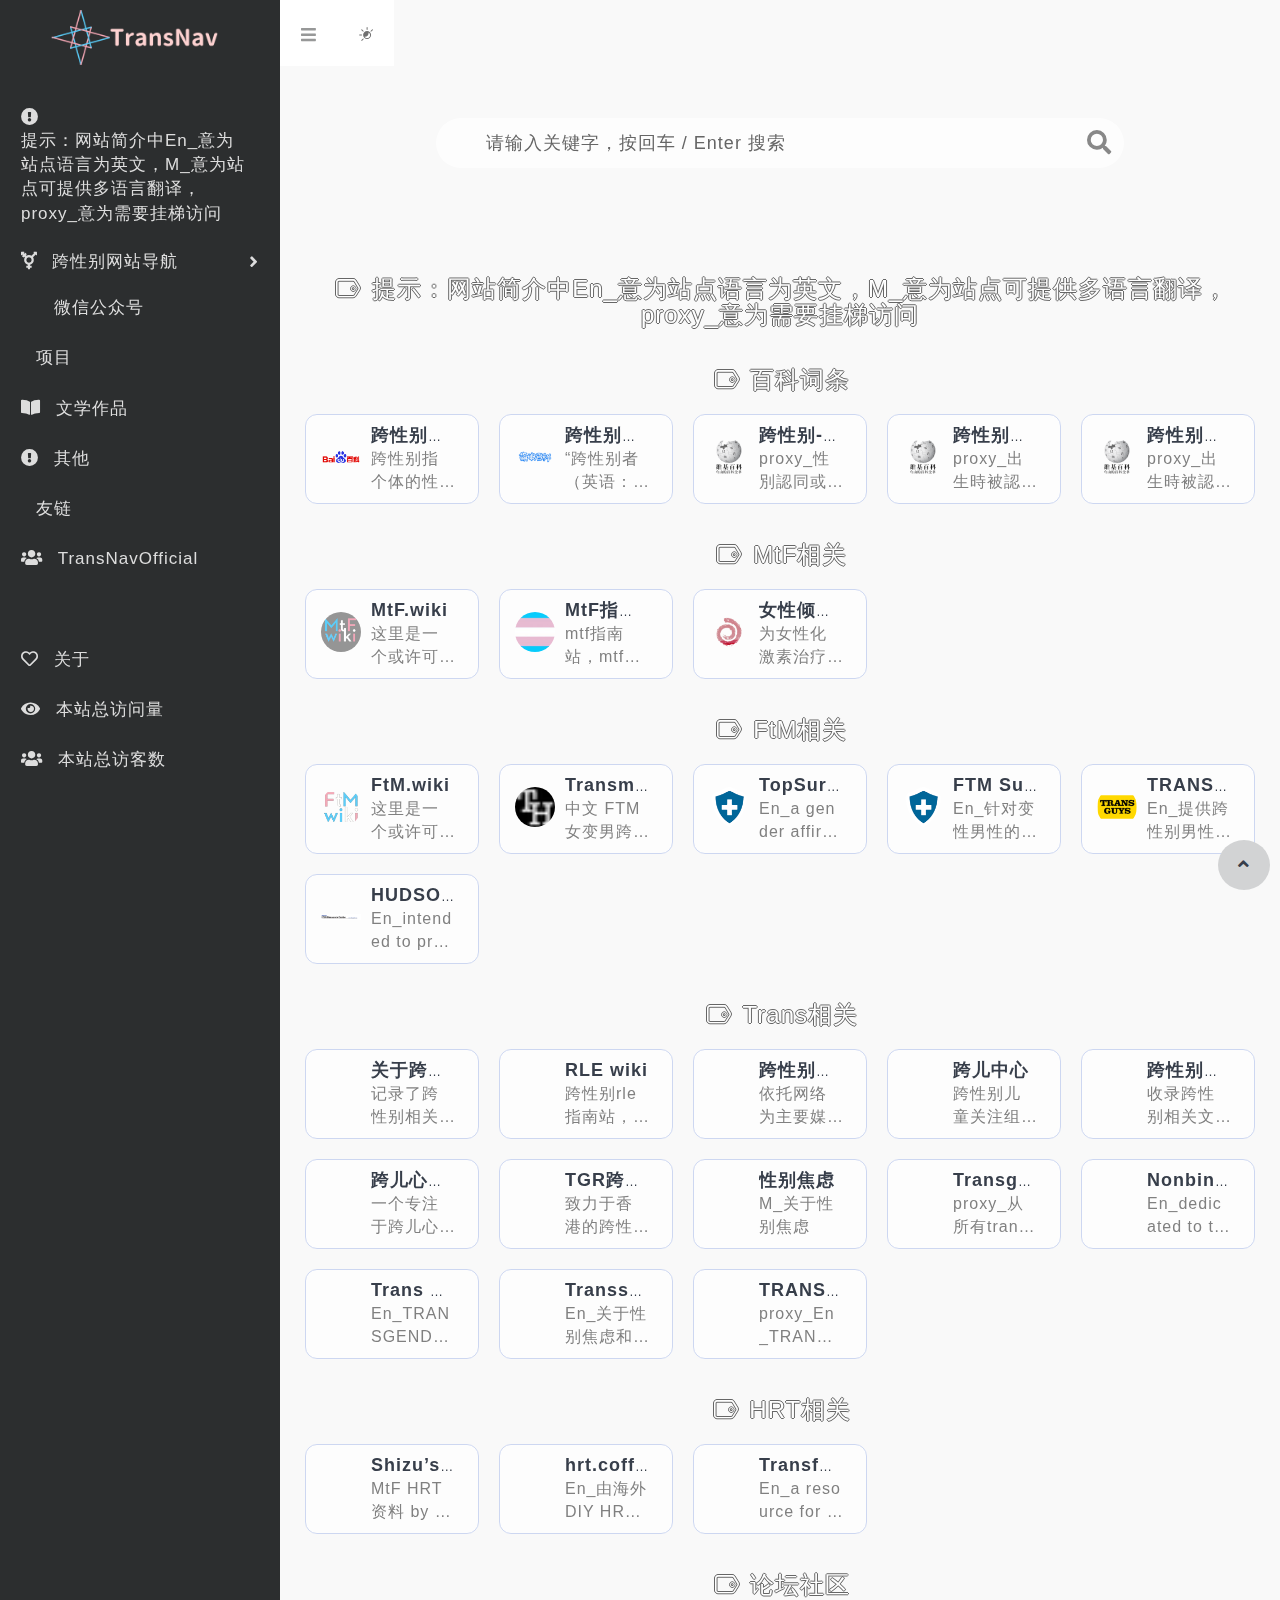
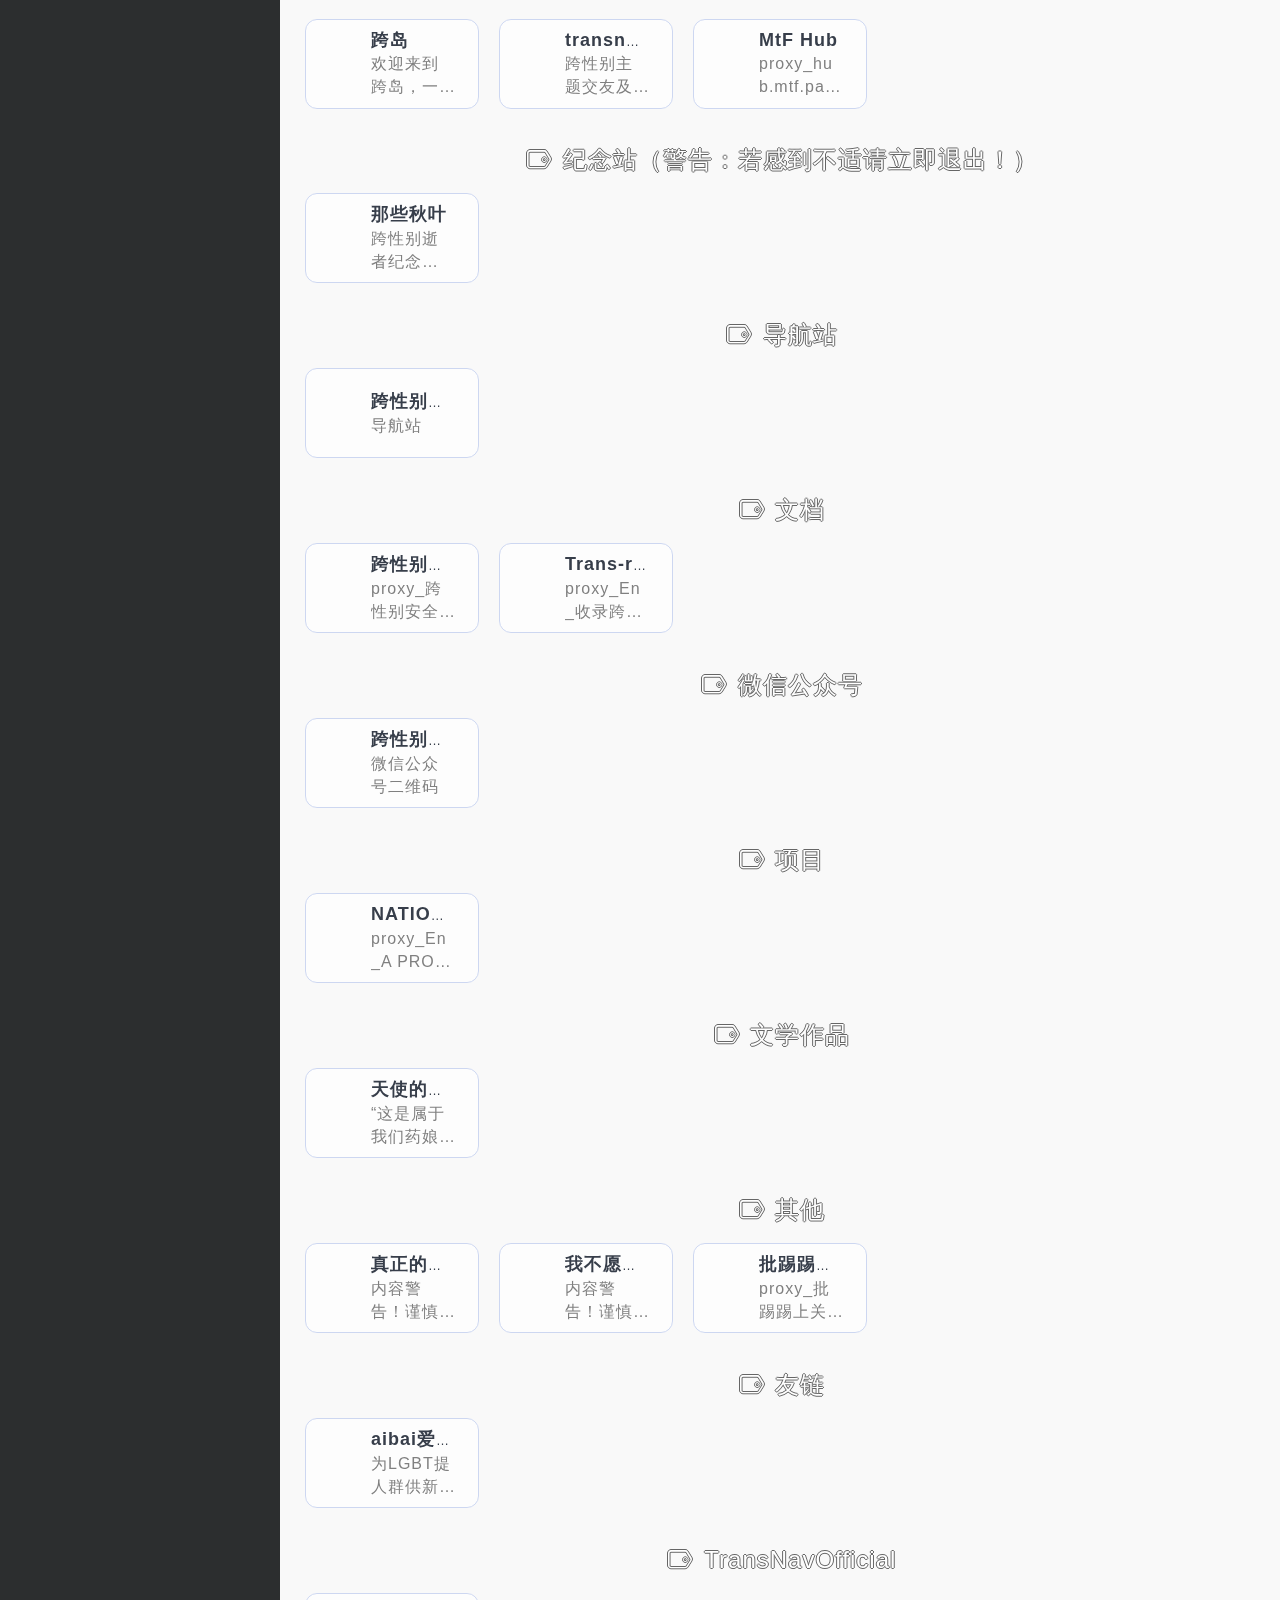
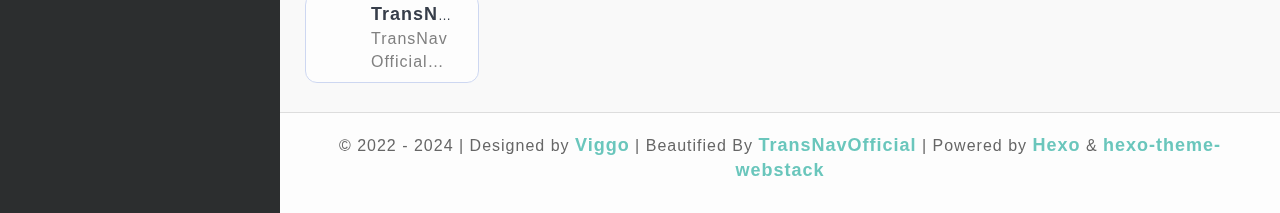
==== commit 7e0e3325: "Site updated: 2024-01-28 15:36:46" ====
--- a/index.html
+++ b/index.html
@@ -10,7 +10,7 @@
   <title>TransNav蓝粉白地图——跨性别导航站 - TransNav.org</title>
   <meta name="keywords" content="跨性别网站,常用跨性别网址,跨性别网址导航,跨性别网址大全,子默ZM,木桶饭，飞天猫，mtf，ftm">
   <meta name="description" content="网站包含跨性别网站，同时提供多站点导航功能与跨性别文献地址">
-  <link rel="shortcut icon" href="https://s2.loli.net/2023/02/01/OHUsB1Vf37JugKr.jpg">
+  <link rel="shortcut icon" href="/img/newTransNav.svg">
   
 <link rel="stylesheet" href="/css/hclonely.css">
 <link rel="stylesheet" href="/css/fonts/linecons/css/linecons.min.css">
@@ -51,7 +51,7 @@
   
   <link rel="stylesheet" type="text/css" href="/css/custom.css"> <link rel="stylesheet" type="text/css" href="//at.alicdn.com/t/font_2204525_jxth1d6fs6o.css"> <link rel="stylesheet" href="//s1.hdslb.com/bfs/static/jinkela/long/font/regular.css" media="all" onload="this.media='all'" />
   
-<meta name="generator" content="Hexo 6.3.0"></head>
+<meta name="generator" content="Hexo 5.3.0"></head>
 
 </head>
 
@@ -65,10 +65,10 @@
     <header class="logo-env">
       <div class="logo">
         <a href="/index.html" class="logo-expanded">
-          <img src="https://s2.loli.net/2023/02/03/M3pf9rHUN8lm4Zn.jpg" width="100%" alt="" />
+          <img src="/img/newTransNav侧栏.png" width="100%" alt="" />
         </a>
         <a href="/index.html" class="logo-collapsed">
-          <img src="https://s2.loli.net/2023/02/03/uonWFHyIvjzdg1Z.png" width="40" alt="" />
+          <img src="/img/newTransNav77.svg" width="40" alt="" />
         </a>
       </div>
       <div class="mobile-menu-toggle visible-xs">
@@ -1212,7 +1212,7 @@
     <!-- Add your copyright text here -->
     <p>
       
-      &copy; 2022 - 2023
+      &copy; 2022 - 2024
       | Designed by <a href="http://viggoz.com" target="_blank"><strong>Viggo</strong></a> | Beautified By <a target="_blank" rel="noopener" href="http://tno.transnav.org"><strong>TransNavOfficial</strong></a> | Powered by <a href="https://hexo.io/" target="_blank"><strong>Hexo</strong></a> & <a href="https://github.com/HCLonely/hexo-theme-webstack/" target="_blank"><strong>hexo-theme-webstack</strong></a>
     </p>
     
